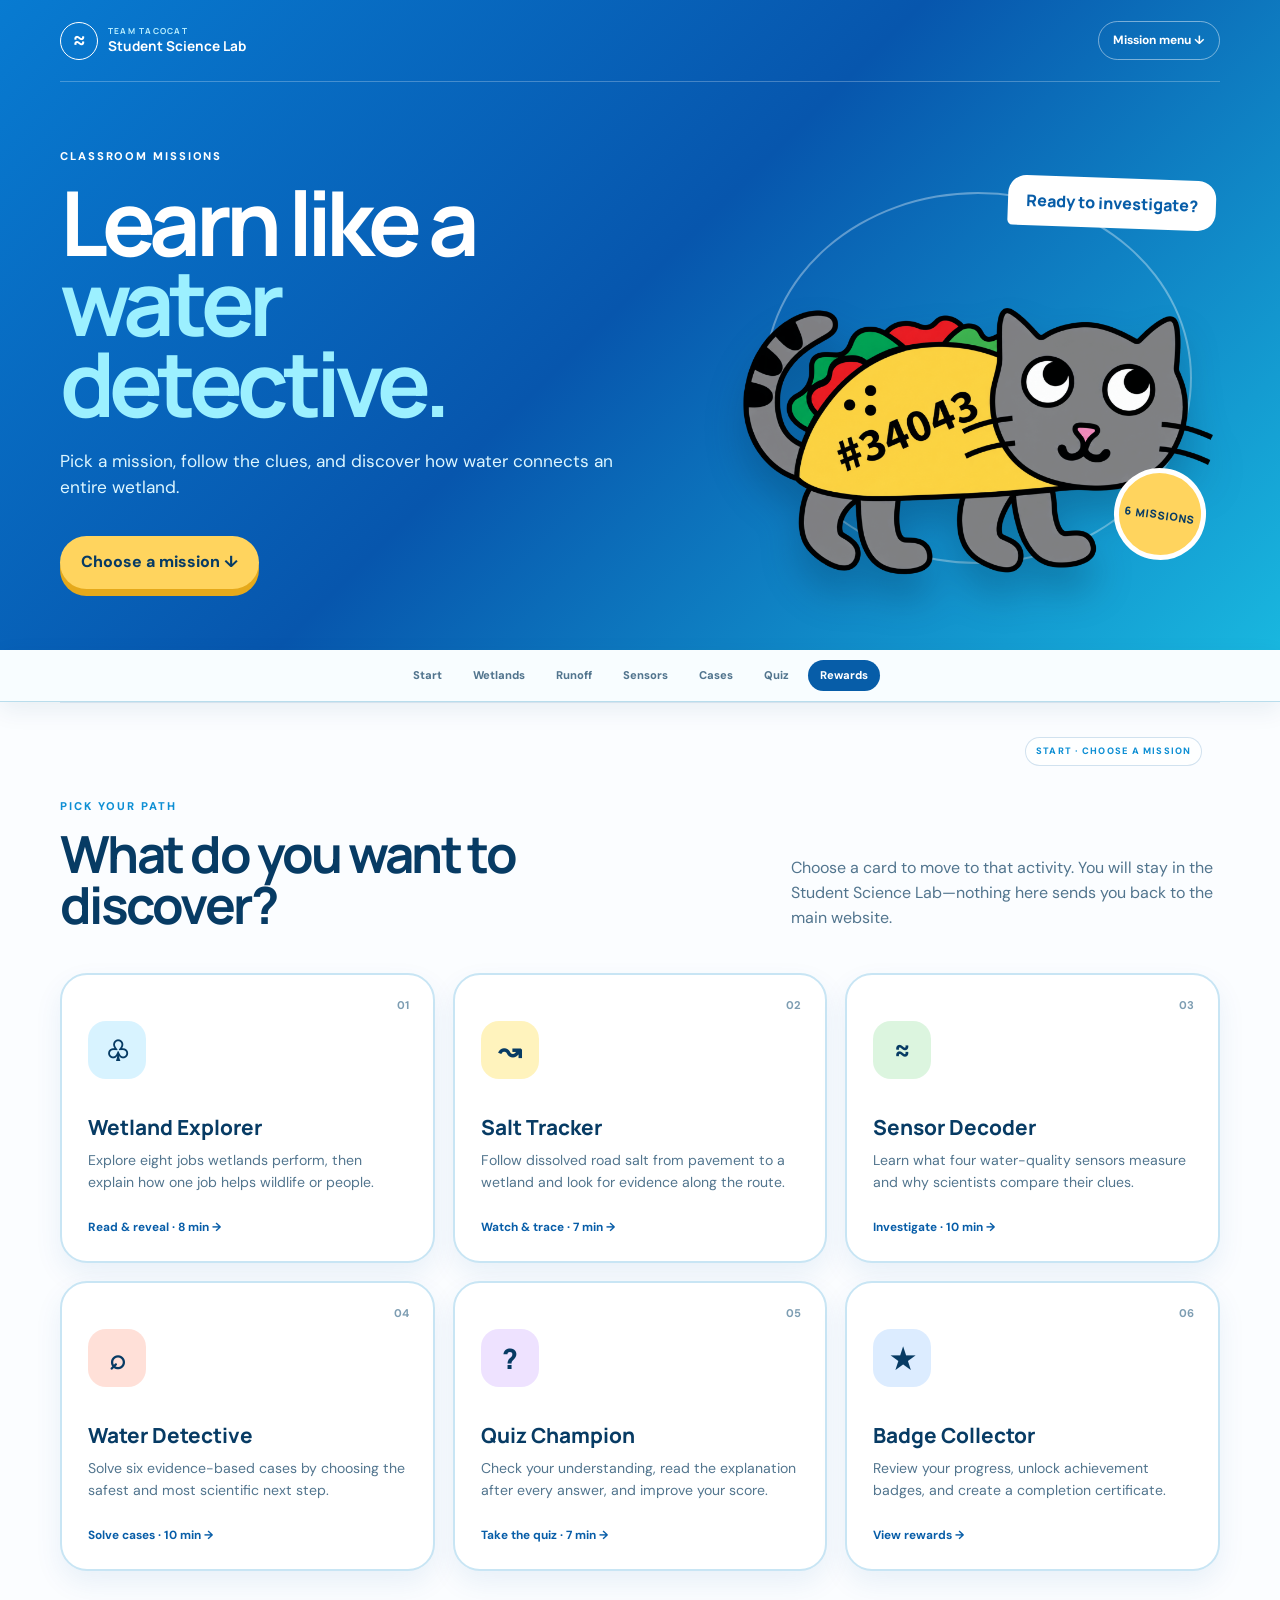
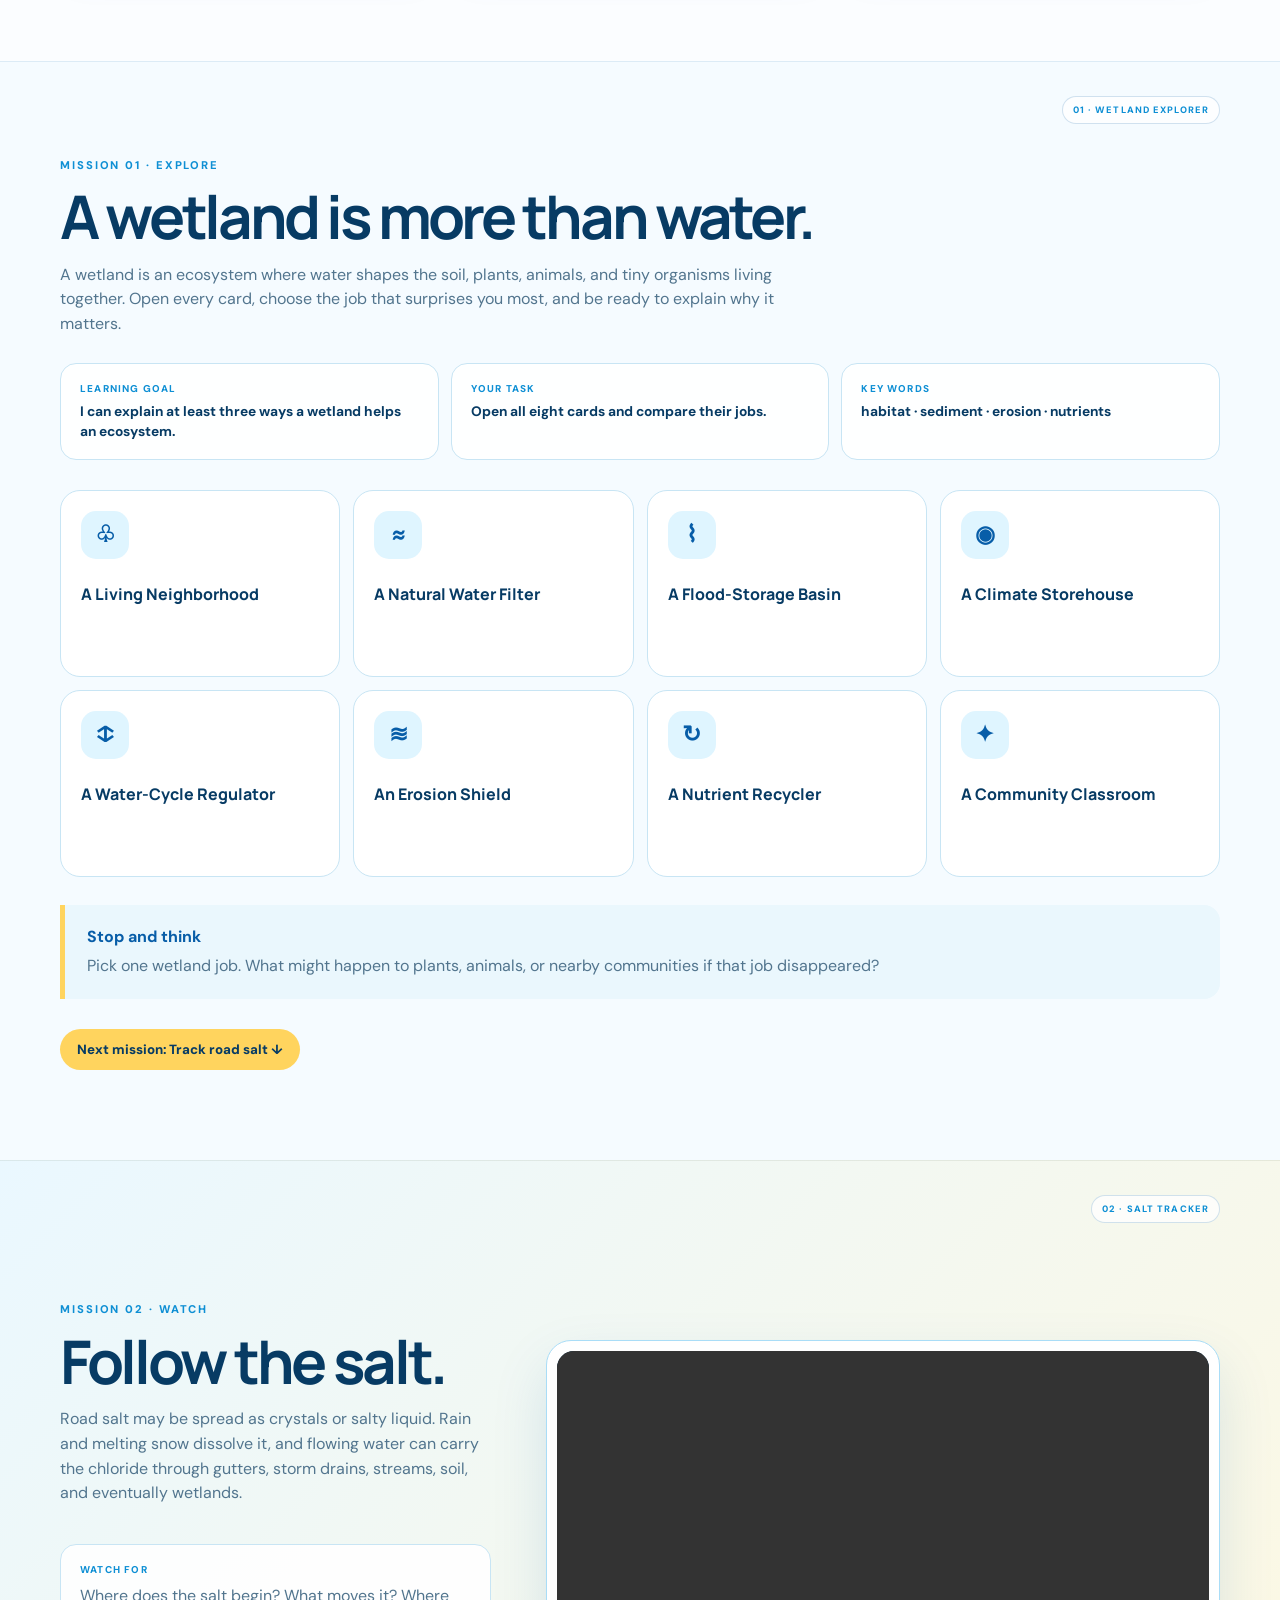
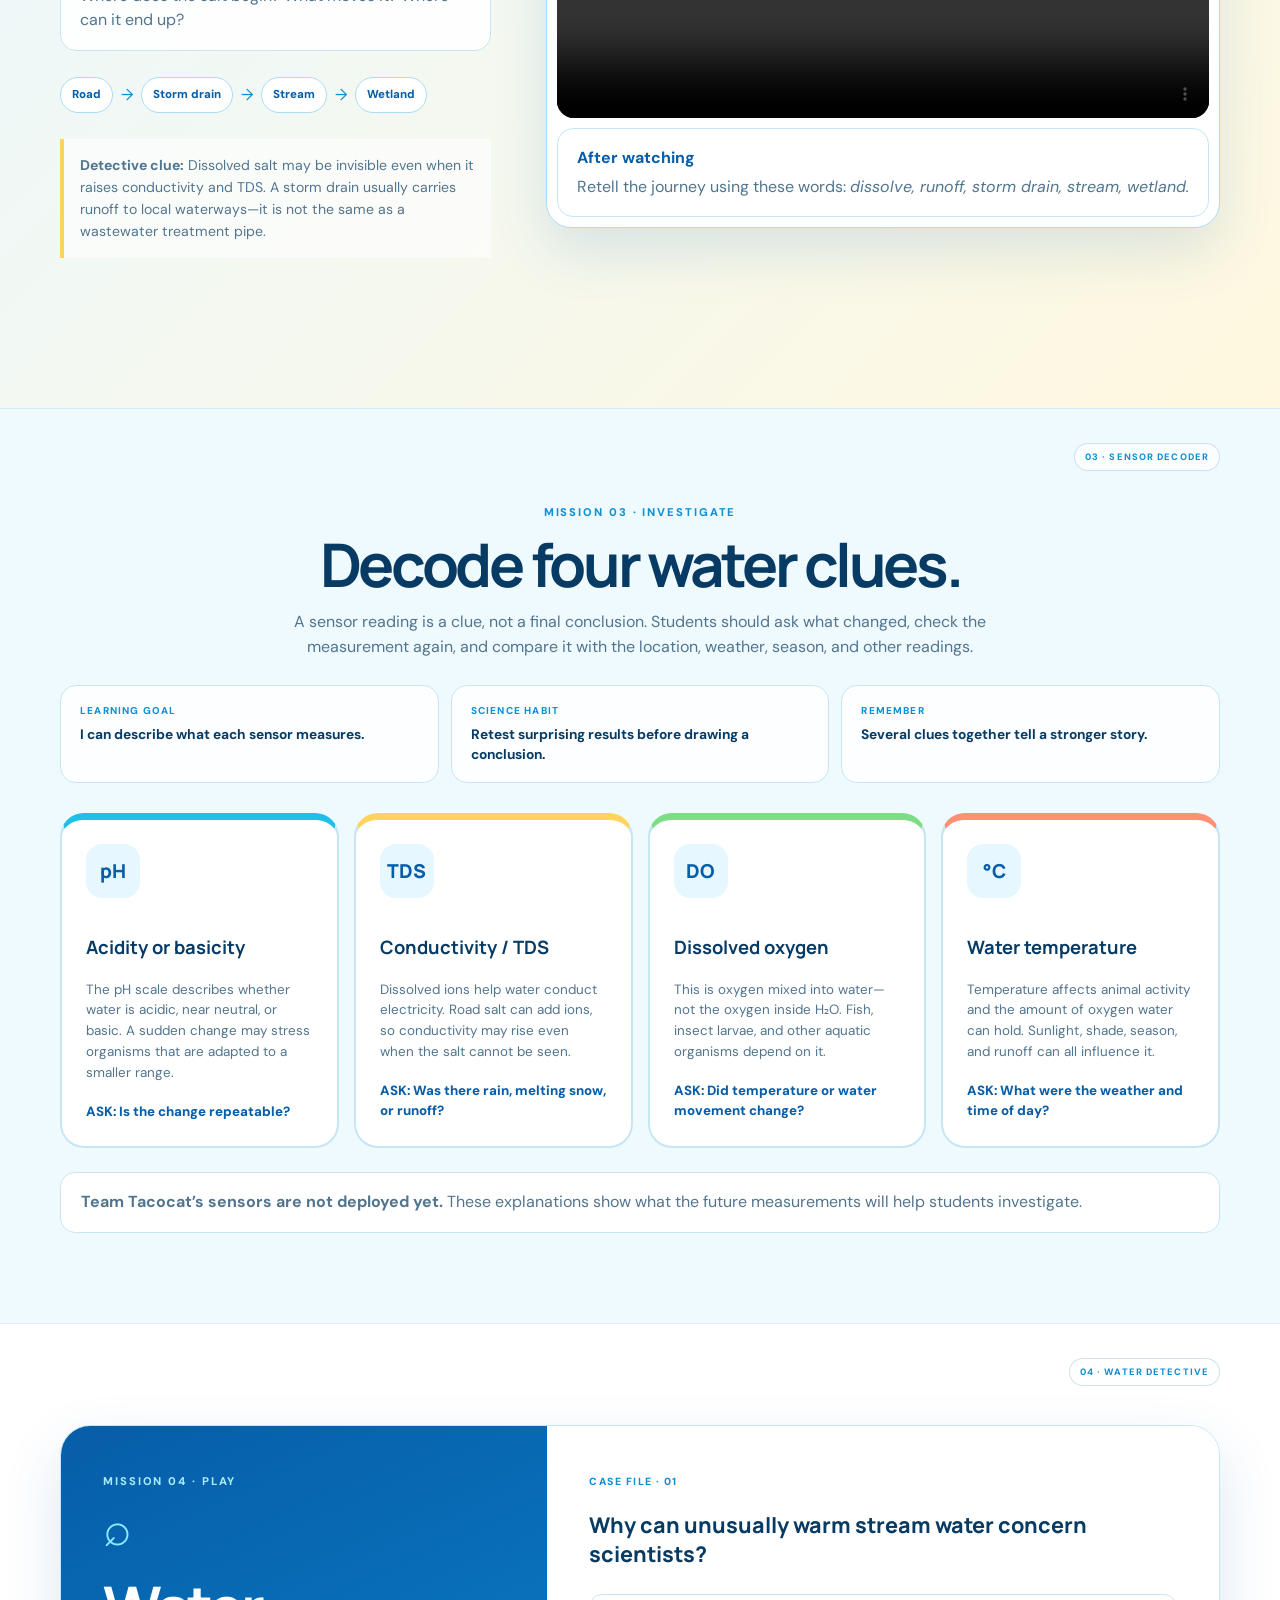
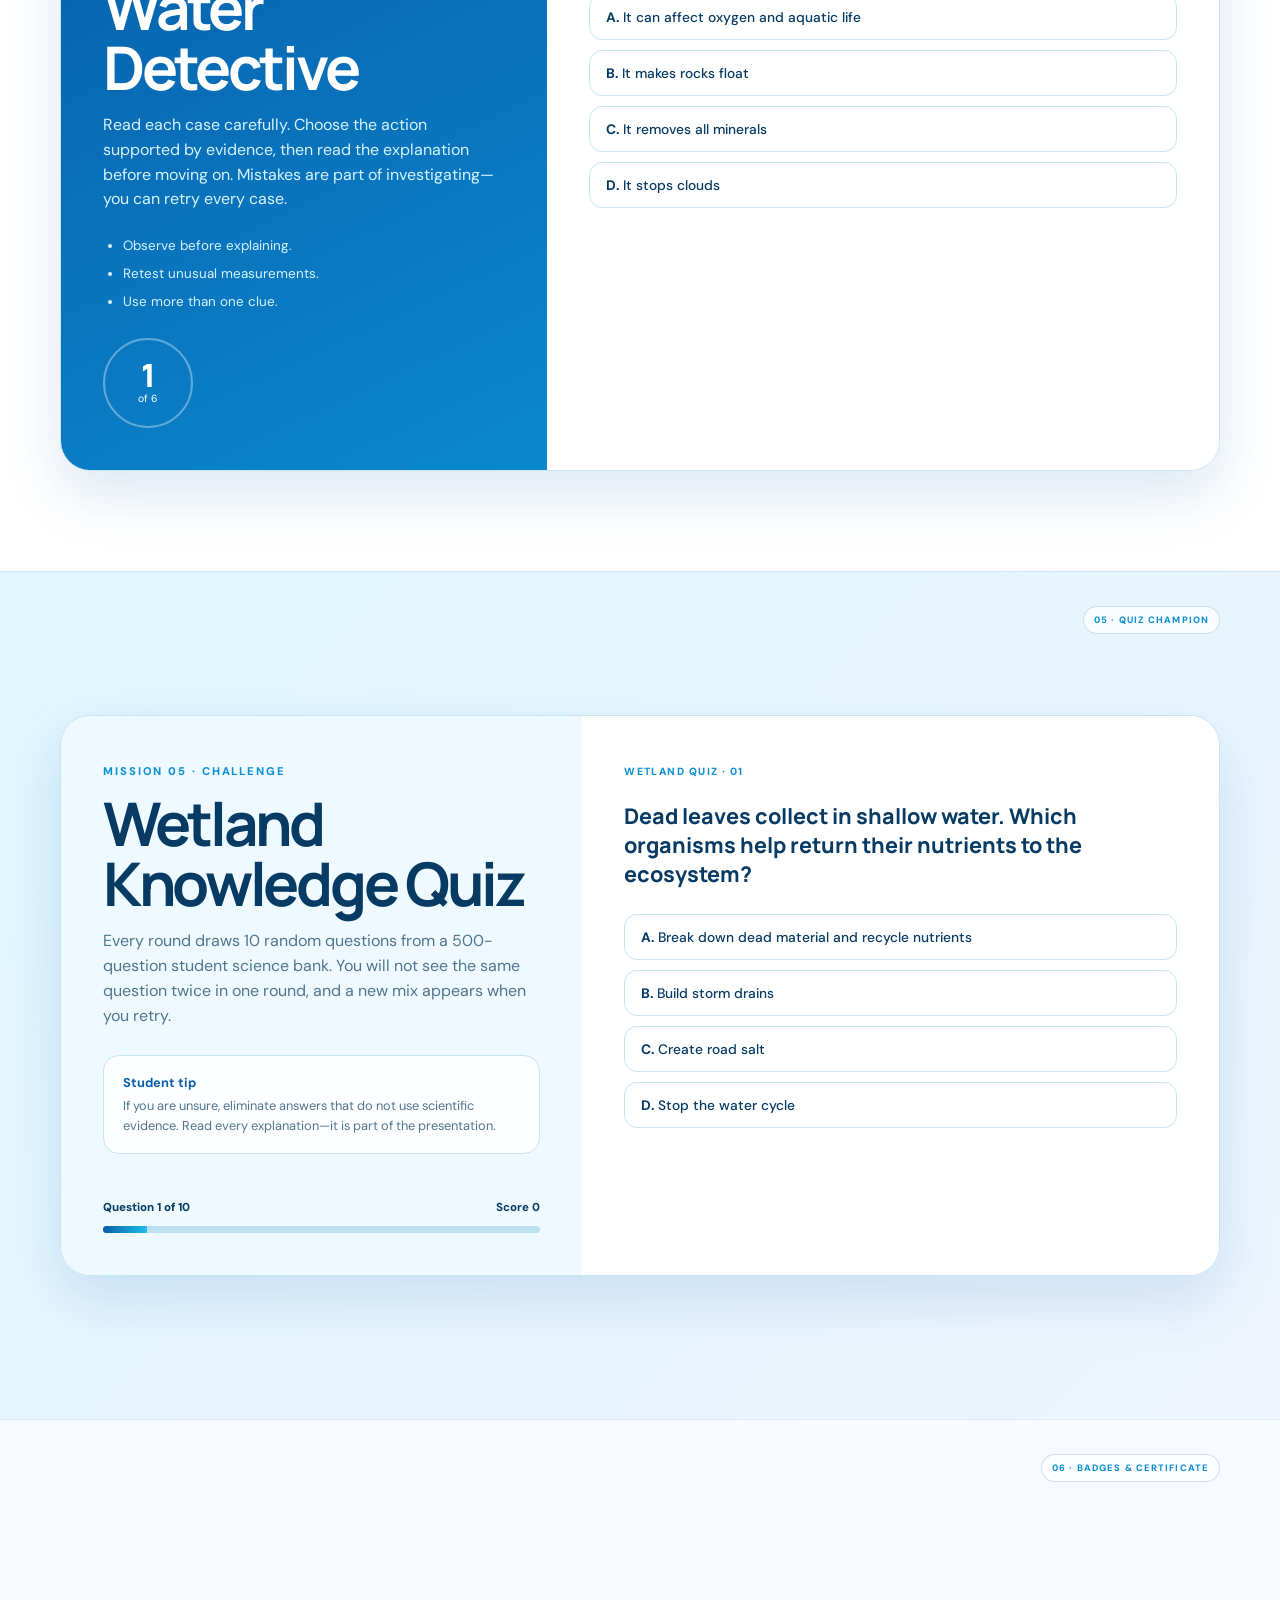
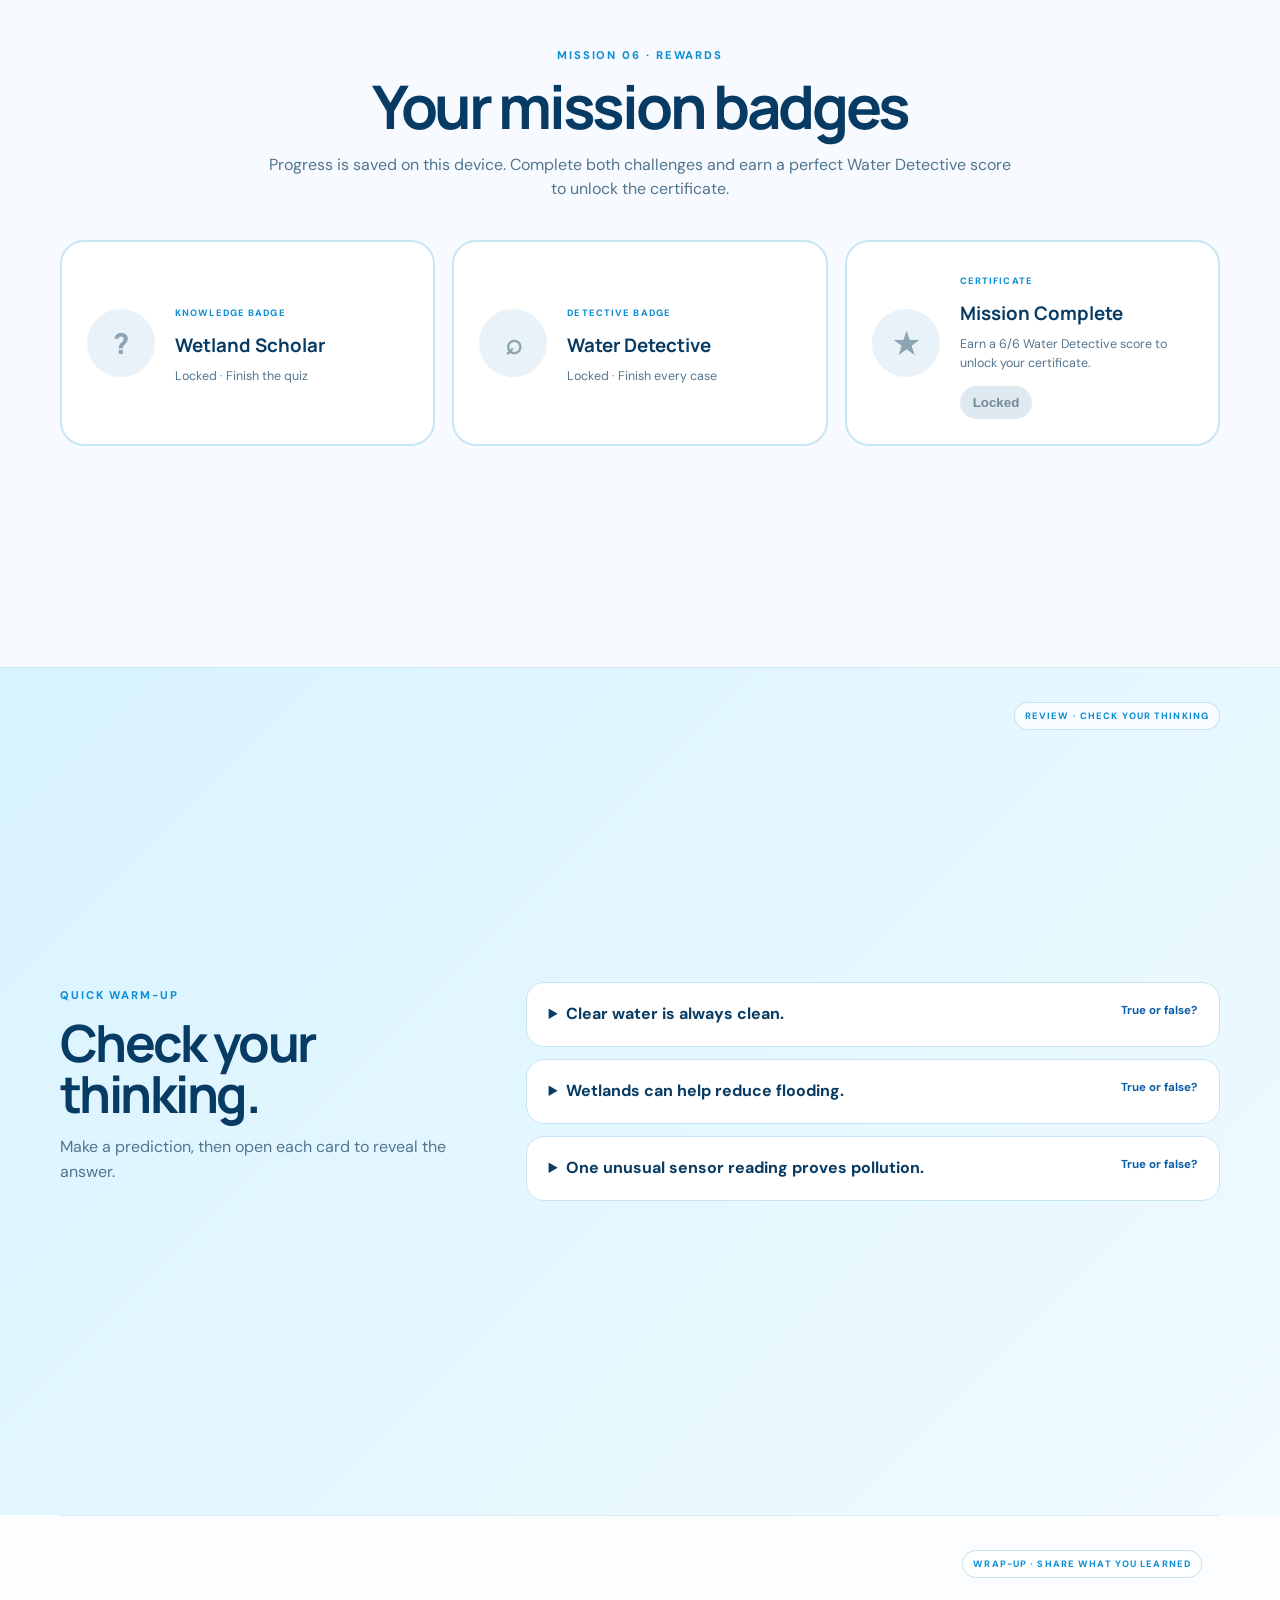
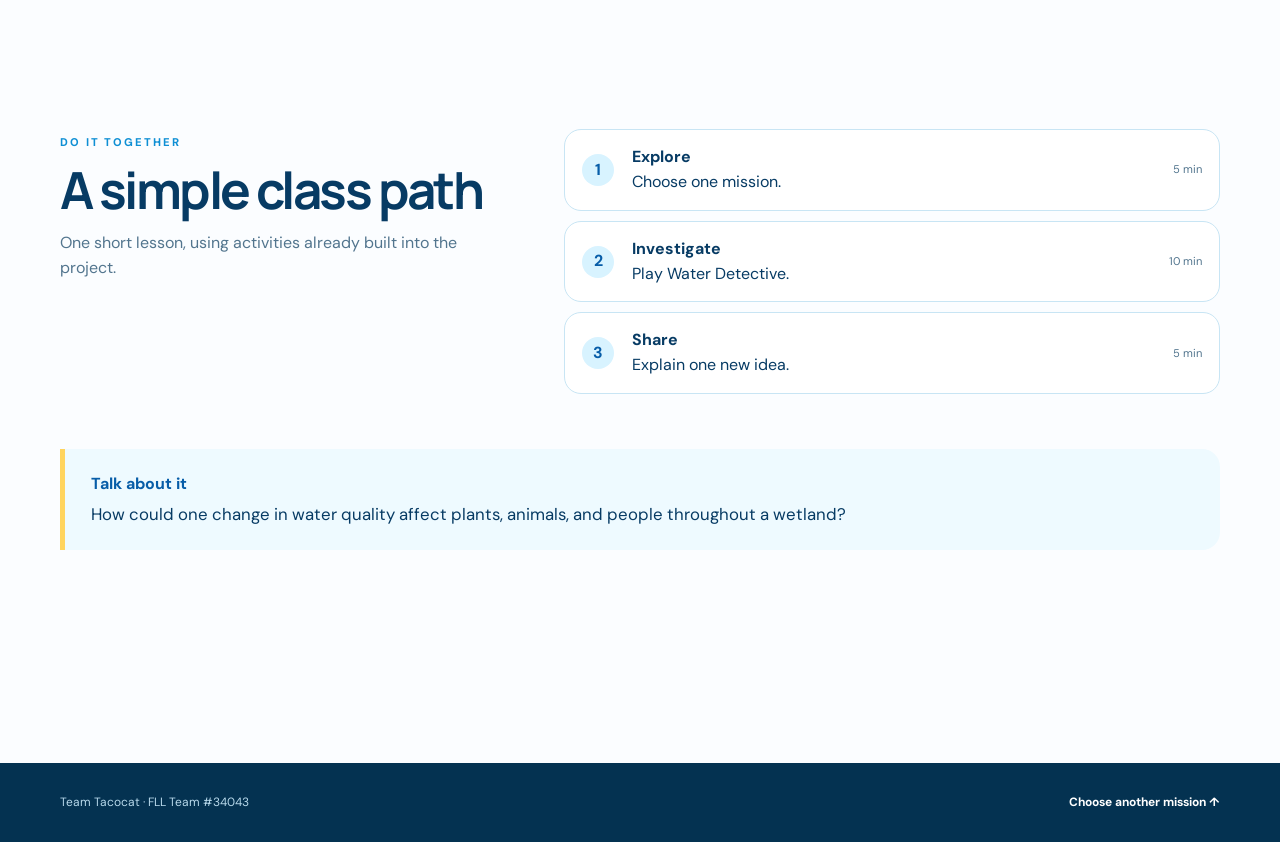
==== classroom.html @ 3ccf7a43 "Expand student quiz bank to 500 questions" ====
<!DOCTYPE html>
<html lang="en">
<head>
  <meta charset="utf-8">
  <meta name="viewport" content="width=device-width,initial-scale=1">
  <meta name="theme-color" content="#075da8">
  <meta name="description" content="Student activities about wetlands, water quality, road-salt runoff, and Team Tacocat's Great Swamp Water Watch project.">
  <title>Classroom Missions | Team Tacocat</title>
  <link rel="preconnect" href="https://fonts.googleapis.com">
  <link rel="preconnect" href="https://fonts.gstatic.com" crossorigin>
  <link href="https://fonts.googleapis.com/css2?family=DM+Sans:wght@400;500;600;700&family=Manrope:wght@600;700;800&display=swap" rel="stylesheet">
  <link rel="icon" type="image/png" href="assets/pwa-icon-192.png">
  <link rel="manifest" href="manifest.webmanifest">
  <link rel="stylesheet" href="classroom.css?v=4">
</head>
<body>
  <a class="skip" href="#missions">Skip to missions</a>
  <header class="classroom-header">
    <nav class="nav wrap" aria-label="Classroom navigation">
      <div class="brand"><span class="brand-mark">≈</span><span><small>TEAM TACOCAT</small>Student Science Lab</span></div>
      <a class="back-link" href="#missions">Mission menu ↓</a>
    </nav>
    <div class="hero wrap">
      <div class="hero-copy">
        <span class="eyebrow">CLASSROOM MISSIONS</span>
        <h1>Learn like a<br><em>water detective.</em></h1>
        <p>Pick a mission, follow the clues, and discover how water connects an entire wetland.</p>
        <a class="start-button" href="#missions">Choose a mission ↓</a>
      </div>
      <div class="hero-mascot">
        <div class="speech">Ready to investigate?</div>
        <img src="assets/tacocat-right.png" alt="Team Tacocat's taco cat mascot">
        <div class="mission-stamp">6 MISSIONS</div>
      </div>
    </div>
  </header>

  <nav class="presentation-nav" aria-label="Student presentation chapters">
    <a href="#missions">Start</a><a href="#mission-wetland">Wetlands</a><a href="#mission-runoff">Runoff</a><a href="#mission-sensors">Sensors</a><a href="#mission-detective">Cases</a><a href="#mission-quiz">Quiz</a><a href="#mission-badges">Rewards</a>
  </nav>

  <main>
    <section class="missions wrap presentation-panel" id="missions" data-slide="START · CHOOSE A MISSION" aria-labelledby="missions-title">
      <div class="section-heading"><div><span>PICK YOUR PATH</span><h2 id="missions-title">What do you want to discover?</h2></div><p>Choose a card to move to that activity. You will stay in the Student Science Lab—nothing here sends you back to the main website.</p></div>
      <div class="mission-grid">
        <button class="mission blue" type="button" data-mission="mission-wetland"><b>01</b><span class="mission-icon" aria-hidden="true">♧</span><span class="mission-title">Wetland Explorer</span><span class="mission-description">Explore eight jobs wetlands perform, then explain how one job helps wildlife or people.</span><strong>Read &amp; reveal · 8 min →</strong></button>
        <button class="mission yellow" type="button" data-mission="mission-runoff"><b>02</b><span class="mission-icon" aria-hidden="true">↝</span><span class="mission-title">Salt Tracker</span><span class="mission-description">Follow dissolved road salt from pavement to a wetland and look for evidence along the route.</span><strong>Watch &amp; trace · 7 min →</strong></button>
        <button class="mission green" type="button" data-mission="mission-sensors"><b>03</b><span class="mission-icon" aria-hidden="true">≈</span><span class="mission-title">Sensor Decoder</span><span class="mission-description">Learn what four water-quality sensors measure and why scientists compare their clues.</span><strong>Investigate · 10 min →</strong></button>
        <button class="mission coral" type="button" data-mission="mission-detective"><b>04</b><span class="mission-icon" aria-hidden="true">⌕</span><span class="mission-title">Water Detective</span><span class="mission-description">Solve six evidence-based cases by choosing the safest and most scientific next step.</span><strong>Solve cases · 10 min →</strong></button>
        <button class="mission purple" type="button" data-mission="mission-quiz"><b>05</b><span class="mission-icon" aria-hidden="true">?</span><span class="mission-title">Quiz Champion</span><span class="mission-description">Check your understanding, read the explanation after every answer, and improve your score.</span><strong>Take the quiz · 7 min →</strong></button>
        <button class="mission sky" type="button" data-mission="mission-badges"><b>06</b><span class="mission-icon" aria-hidden="true">★</span><span class="mission-title">Badge Collector</span><span class="mission-description">Review your progress, unlock achievement badges, and create a completion certificate.</span><strong>View rewards →</strong></button>
      </div>
    </section>

    <section class="lesson wetland-lesson presentation-panel" id="mission-wetland" data-slide="01 · WETLAND EXPLORER" aria-labelledby="wetland-title">
      <div class="wrap"><div class="lesson-head"><span>MISSION 01 · EXPLORE</span><h2 id="wetland-title">A wetland is more than water.</h2><p>A wetland is an ecosystem where water shapes the soil, plants, animals, and tiny organisms living together. Open every card, choose the job that surprises you most, and be ready to explain why it matters.</p></div>
        <div class="student-brief"><div><small>LEARNING GOAL</small><strong>I can explain at least three ways a wetland helps an ecosystem.</strong></div><div><small>YOUR TASK</small><strong>Open all eight cards and compare their jobs.</strong></div><div><small>KEY WORDS</small><strong>habitat · sediment · erosion · nutrients</strong></div></div>
        <div class="fact-grid">
          <details><summary><b>♧</b><span>A Living Neighborhood</span></summary><p>Open water, muddy edges, plants, tree roots, and damp soil provide food, shelter, nesting places, and breeding areas for many species.</p></details>
          <details><summary><b>≈</b><span>A Natural Water Filter</span></summary><p>Slow-moving water lets sediment settle. Wetland plants and soils can also hold or transform some excess nutrients.</p></details>
          <details><summary><b>⌇</b><span>A Flood-Storage Basin</span></summary><p>Wetlands give stormwater room to spread out and collect temporarily, which can reduce flooding downstream.</p></details>
          <details><summary><b>◉</b><span>A Climate Storehouse</span></summary><p>Wetland plants take in carbon dioxide, and waterlogged soils can keep some carbon stored underground.</p></details>
          <details><summary><b>↕</b><span>A Water-Cycle Regulator</span></summary><p>Wetlands connect rainfall, streams, soil moisture, and groundwater across the surrounding landscape.</p></details>
          <details><summary><b>≋</b><span>An Erosion Shield</span></summary><p>Roots hold soil while stems slow moving water, helping protect streambanks and shorelines.</p></details>
          <details><summary><b>↻</b><span>A Nutrient Recycler</span></summary><p>Plants, fungi, bacteria, and tiny animals break down dead material and return nutrients to the food web.</p></details>
          <details><summary><b>✦</b><span>A Community Classroom</span></summary><p>Students and neighbors can observe wildlife, study changes, and learn how informed choices support stewardship.</p></details>
        </div>
        <div class="student-check"><strong>Stop and think</strong><p>Pick one wetland job. What might happen to plants, animals, or nearby communities if that job disappeared?</p></div>
        <button class="next-mission" type="button" data-mission="mission-runoff">Next mission: Track road salt ↓</button>
      </div>
    </section>

    <section class="lesson runoff-lesson presentation-panel" id="mission-runoff" data-slide="02 · SALT TRACKER" aria-labelledby="runoff-title">
      <div class="wrap lesson-split"><div><div class="lesson-head"><span>MISSION 02 · WATCH</span><h2 id="runoff-title">Follow the salt.</h2><p>Road salt may be spread as crystals or salty liquid. Rain and melting snow dissolve it, and flowing water can carry the chloride through gutters, storm drains, streams, soil, and eventually wetlands.</p></div><div class="mini-goal"><small>WATCH FOR</small><p>Where does the salt begin? What moves it? Where can it end up?</p></div><div class="runoff-path" role="img" aria-label="Road to storm drain to stream to wetland"><span>Road</span><i>→</i><span>Storm drain</span><i>→</i><span>Stream</span><i>→</i><span>Wetland</span></div><p class="clue-note"><strong>Detective clue:</strong> Dissolved salt may be invisible even when it raises conductivity and TDS. A storm drain usually carries runoff to local waterways—it is not the same as a wastewater treatment pipe.</p></div><div class="lesson-video"><video controls preload="metadata" playsinline aria-label="Animated explanation of road-salt runoff"><source src="assets/road-salt-runoff-animation.mp4" type="video/mp4">Your browser does not support the video.</video><div class="video-task"><strong>After watching</strong><p>Retell the journey using these words: <em>dissolve, runoff, storm drain, stream, wetland.</em></p></div></div></div>
    </section>

    <section class="lesson sensor-lesson presentation-panel" id="mission-sensors" data-slide="03 · SENSOR DECODER" aria-labelledby="sensor-title">
      <div class="wrap"><div class="lesson-head centered"><span>MISSION 03 · INVESTIGATE</span><h2 id="sensor-title">Decode four water clues.</h2><p>A sensor reading is a clue, not a final conclusion. Students should ask what changed, check the measurement again, and compare it with the location, weather, season, and other readings.</p></div><div class="student-brief"><div><small>LEARNING GOAL</small><strong>I can describe what each sensor measures.</strong></div><div><small>SCIENCE HABIT</small><strong>Retest surprising results before drawing a conclusion.</strong></div><div><small>REMEMBER</small><strong>Several clues together tell a stronger story.</strong></div></div><div class="sensor-grid">
        <article><span>pH</span><h3>Acidity or basicity</h3><p>The pH scale describes whether water is acidic, near neutral, or basic. A sudden change may stress organisms that are adapted to a smaller range.</p><small>ASK: Is the change repeatable?</small></article>
        <article><span>TDS</span><h3>Conductivity / TDS</h3><p>Dissolved ions help water conduct electricity. Road salt can add ions, so conductivity may rise even when the salt cannot be seen.</p><small>ASK: Was there rain, melting snow, or runoff?</small></article>
        <article><span>DO</span><h3>Dissolved oxygen</h3><p>This is oxygen mixed into water—not the oxygen inside H₂O. Fish, insect larvae, and other aquatic organisms depend on it.</p><small>ASK: Did temperature or water movement change?</small></article>
        <article><span>°C</span><h3>Water temperature</h3><p>Temperature affects animal activity and the amount of oxygen water can hold. Sunlight, shade, season, and runoff can all influence it.</p><small>ASK: What were the weather and time of day?</small></article>
      </div><p class="sensor-status"><strong>Team Tacocat’s sensors are not deployed yet.</strong> These explanations show what the future measurements will help students investigate.</p></div>
    </section>

    <section class="lesson challenge-lesson presentation-panel" id="mission-detective" data-slide="04 · WATER DETECTIVE" aria-labelledby="detective-title">
      <div class="wrap challenge-layout"><div class="challenge-intro"><span>MISSION 04 · PLAY</span><div class="challenge-icon" aria-hidden="true">⌕</div><h2 id="detective-title">Water Detective</h2><p>Read each case carefully. Choose the action supported by evidence, then read the explanation before moving on. Mistakes are part of investigating—you can retry every case.</p><ul class="mission-rules"><li>Observe before explaining.</li><li>Retest unusual measurements.</li><li>Use more than one clue.</li></ul><div class="score-orbit"><strong id="class-detective-number">1</strong><small id="class-detective-total">of 6</small></div></div><div class="challenge-card" id="class-detective-game"></div></div>
    </section>

    <section class="lesson quiz-lesson presentation-panel" id="mission-quiz" data-slide="05 · QUIZ CHAMPION" aria-labelledby="quiz-title">
      <div class="wrap quiz-layout"><div class="quiz-intro"><span>MISSION 05 · CHALLENGE</span><h2 id="quiz-title">Wetland Knowledge Quiz</h2><p>Every round draws 10 random questions from a 500-question student science bank. You will not see the same question twice in one round, and a new mix appears when you retry.</p><div class="quiz-tip"><strong>Student tip</strong><span>If you are unsure, eliminate answers that do not use scientific evidence. Read every explanation—it is part of the presentation.</span></div><div class="quiz-progress"><div><span id="class-quiz-label">Question 1 of 10</span><b id="class-quiz-score">Score 0</b></div><div><i id="class-quiz-bar"></i></div></div></div><div class="challenge-card" id="class-knowledge-game"></div></div>
    </section>

    <section class="lesson badge-lesson presentation-panel" id="mission-badges" data-slide="06 · BADGES &amp; CERTIFICATE" aria-labelledby="badges-title">
      <div class="wrap"><div class="lesson-head centered"><span>MISSION 06 · REWARDS</span><h2 id="badges-title">Your mission badges</h2><p>Progress is saved on this device. Complete both challenges and earn a perfect Water Detective score to unlock the certificate.</p></div><div class="badge-grid">
        <article data-class-achievement="knowledge"><span aria-hidden="true">?</span><div><small>KNOWLEDGE BADGE</small><h3>Wetland Scholar</h3><p class="badge-status">Locked · Finish the quiz</p></div></article>
        <article data-class-achievement="detective"><span aria-hidden="true">⌕</span><div><small>DETECTIVE BADGE</small><h3>Water Detective</h3><p class="badge-status">Locked · Finish every case</p></div></article>
        <article class="certificate-card"><span aria-hidden="true">★</span><div><small>CERTIFICATE</small><h3>Mission Complete</h3><p id="class-certificate-status">Earn a 6/6 Water Detective score to unlock your certificate.</p><button id="class-open-certificate" type="button" disabled>Locked</button></div></article>
      </div></div>
    </section>

    <section class="thinking-section presentation-panel" data-slide="REVIEW · CHECK YOUR THINKING">
      <div class="wrap thinking-layout">
        <div class="thinking-copy"><span>QUICK WARM-UP</span><h2>Check your thinking.</h2><p>Make a prediction, then open each card to reveal the answer.</p></div>
        <div class="thinking-cards">
          <details><summary>Clear water is always clean. <span>True or false?</span></summary><p><strong>False.</strong> Some dissolved pollutants are invisible, so water can look clear while its chemistry has changed.</p></details>
          <details><summary>Wetlands can help reduce flooding. <span>True or false?</span></summary><p><strong>True.</strong> Wetlands can hold stormwater and release it more gradually.</p></details>
          <details><summary>One unusual sensor reading proves pollution. <span>True or false?</span></summary><p><strong>False.</strong> Scientists check surprising results and compare repeated measurements with weather, season, and location.</p></details>
        </div>
      </div>
    </section>

    <section class="class-path wrap presentation-panel" data-slide="WRAP-UP · SHARE WHAT YOU LEARNED" aria-labelledby="path-title">
      <div><span>DO IT TOGETHER</span><h2 id="path-title">A simple class path</h2><p>One short lesson, using activities already built into the project.</p></div>
      <ol><li><b>1</b><span><strong>Explore</strong>Choose one mission.</span><i>5 min</i></li><li><b>2</b><span><strong>Investigate</strong>Play Water Detective.</span><i>10 min</i></li><li><b>3</b><span><strong>Share</strong>Explain one new idea.</span><i>5 min</i></li></ol>
      <div class="discussion"><strong>Talk about it</strong><p>How could one change in water quality affect plants, animals, and people throughout a wetland?</p></div>
    </section>
  </main>

  <dialog class="class-certificate" id="class-certificate" aria-labelledby="class-certificate-title"><div class="certificate-tools"><label>Name<input id="class-certificate-name" type="text" maxlength="60" autocomplete="name" placeholder="Enter your name"></label><button id="class-print-certificate" type="button" disabled>Print or save PDF</button><button class="class-certificate-close" type="button" aria-label="Close certificate">×</button></div><article><img src="assets/tacocat-right.png" alt=""><span>TEAM TACOCAT · FLL TEAM #34043</span><p>CERTIFICATE OF COMPLETION</p><h2 id="class-certificate-title">Great Swamp Water Detective</h2><small>This certificate is proudly presented to</small><strong id="class-certificate-recipient">Your Name</strong><p>for completing all six Water Detective cases and demonstrating careful observation and an understanding of water-quality clues.</p><div><span id="class-certificate-date"></span><b>6/6 CASES COMPLETE</b></div></article></dialog>

  <footer><div class="wrap"><span>Team Tacocat · FLL Team #34043</span><a href="#missions">Choose another mission ↑</a></div></footer>
  <script src="question-bank.js?v=2"></script>
  <script src="classroom.js?v=3"></script>
</body>
</html>
---- classroom.css ----
:root {
  --blue: #075da8;
  --deep: #043a66;
  --sky: #20bfea;
  --light: #eefaff;
  --paper: #fbfdff;
  --ink: #073b64;
  --muted: #52758e;
  --line: #c8e5f4;
  --yellow: #ffd45e;
  box-sizing: border-box;
}

html {
  scroll-padding-top: 18px;
}
body.modal-open {
  overflow: hidden;
}
.presentation-nav {
  position: sticky;
  top: 0;
  z-index: 15;
  display: flex;
  justify-content: center;
  gap: 7px;
  padding: 10px 16px;
  overflow-x: auto;
  border-bottom: 1px solid #b9ddec;
  background: rgba(248, 253, 255, 0.94);
  box-shadow: 0 8px 25px rgba(7, 59, 100, 0.08);
  backdrop-filter: blur(14px);
  scrollbar-width: none;
}
.presentation-nav::-webkit-scrollbar {
  display: none;
}
.presentation-nav a {
  flex: 0 0 auto;
  padding: 7px 12px;
  border-radius: 999px;
  color: var(--muted);
  text-decoration: none;
  font-size: 0.7rem;
  font-weight: 800;
}
.presentation-nav a:hover,
.presentation-nav a[aria-current="true"] {
  background: var(--blue);
  color: #fff;
}
.presentation-panel {
  position: relative;
  min-height: max(720px, calc(100svh - 52px));
  border-top: 1px solid rgba(7, 93, 168, 0.1);
}
.presentation-panel::before {
  content: attr(data-slide);
  position: absolute;
  top: 34px;
  right: max(18px, calc((100% - 1160px) / 2));
  z-index: 2;
  padding: 6px 10px;
  border: 1px solid rgba(7, 93, 168, 0.18);
  border-radius: 999px;
  background: rgba(255, 255, 255, 0.75);
  color: #0e8fd4;
  font-size: 0.58rem;
  font-weight: 800;
  letter-spacing: 0.12em;
}
.missions.presentation-panel {
  display: flex;
  flex-direction: column;
  justify-content: center;
}
.lesson.presentation-panel,
.thinking-section.presentation-panel {
  display: flex;
  align-items: center;
}
.lesson.presentation-panel > .wrap,
.thinking-section.presentation-panel > .wrap {
  width: min(1160px, calc(100% - 36px));
}
.class-path.presentation-panel {
  align-content: center;
}
.lesson {
  padding: 90px 0;
  scroll-margin-top: 18px;
}
.lesson-head {
  max-width: 760px;
  margin-bottom: 38px;
}
.lesson-head.centered {
  margin-left: auto;
  margin-right: auto;
  text-align: center;
}
.lesson-head > span,
.challenge-intro > span,
.quiz-intro > span {
  color: #0e8fd4;
  font-size: 0.7rem;
  font-weight: 800;
  letter-spacing: 0.17em;
}
.lesson-head h2,
.challenge-intro h2,
.quiz-intro h2 {
  margin: 10px 0 16px;
  font-size: clamp(2.3rem, 4.7vw, 4.3rem);
  line-height: 1;
  letter-spacing: -0.055em;
}
.lesson-head p,
.challenge-intro p,
.quiz-intro p {
  color: var(--muted);
}
.wetland-lesson {
  background: #f5fbff;
}
.fact-grid {
  display: grid;
  grid-template-columns: repeat(4, 1fr);
  gap: 13px;
}
.fact-grid details {
  border: 1px solid var(--line);
  border-radius: 20px;
  background: #fff;
  overflow: hidden;
}
.fact-grid summary {
  min-height: 145px;
  padding: 20px;
  cursor: pointer;
  list-style: none;
}
.fact-grid summary::-webkit-details-marker {
  display: none;
}
.fact-grid summary b {
  display: grid;
  place-items: center;
  width: 48px;
  height: 48px;
  margin-bottom: 25px;
  border-radius: 15px;
  background: #dff5ff;
  color: var(--blue);
  font-size: 1.45rem;
}
.fact-grid summary span {
  display: block;
  font:
    750 1rem/1.25 Manrope,
    sans-serif;
}
.fact-grid details p {
  margin: 0;
  padding: 0 20px 20px;
  color: var(--muted);
  font-size: 0.82rem;
}
.fact-grid details[open] {
  border-color: #62bee7;
  box-shadow: 0 12px 28px rgba(7, 93, 168, 0.1);
}
.next-mission {
  display: inline-flex;
  margin-top: 30px;
  padding: 12px 17px;
  border-radius: 999px;
  background: var(--yellow);
  color: var(--ink);
  text-decoration: none;
  font-weight: 800;
  border: 0;
  font-family: inherit;
  cursor: pointer;
}
.student-brief {
  display: grid;
  grid-template-columns: repeat(3, 1fr);
  gap: 12px;
  margin: -12px 0 30px;
}
.student-brief > div,
.mini-goal,
.video-task,
.quiz-tip {
  padding: 17px 19px;
  border: 1px solid var(--line);
  border-radius: 16px;
  background: rgba(255, 255, 255, 0.9);
}
.student-brief small,
.mini-goal small {
  display: block;
  margin-bottom: 6px;
  color: #0e8fd4;
  font-size: 0.62rem;
  font-weight: 800;
  letter-spacing: 0.12em;
}
.student-brief strong {
  display: block;
  font-size: 0.86rem;
  line-height: 1.45;
}
.student-check {
  margin-top: 28px;
  padding: 20px 22px;
  border-left: 5px solid var(--yellow);
  border-radius: 0 16px 16px 0;
  background: #eaf7fd;
}
.student-check strong,
.video-task strong,
.quiz-tip strong {
  color: var(--blue);
}
.student-check p,
.mini-goal p,
.video-task p {
  margin: 4px 0 0;
  color: var(--muted);
}
.runoff-lesson {
  background: linear-gradient(135deg, #eaf8ff, #fff8df);
}
.lesson-split {
  display: grid;
  grid-template-columns: 0.78fr 1.22fr;
  gap: 55px;
  align-items: center;
}
.runoff-path {
  display: flex;
  align-items: center;
  flex-wrap: wrap;
  gap: 8px;
  margin: 26px 0;
}
.runoff-path span {
  padding: 8px 11px;
  border: 1px solid #aadcf2;
  border-radius: 999px;
  background: #fff;
  color: var(--blue);
  font-size: 0.72rem;
  font-weight: 800;
}
.runoff-path i {
  color: #0e8fd4;
  font-style: normal;
}
.clue-note {
  padding: 16px;
  border-left: 4px solid var(--yellow);
  background: rgba(255, 255, 255, 0.65);
  color: var(--muted);
  font-size: 0.88rem;
}
.lesson-video {
  padding: 10px;
  border: 1px solid #a9ddf7;
  border-radius: 25px;
  background: #fff;
  box-shadow: 0 24px 55px rgba(7, 93, 168, 0.13);
}
.lesson-video video {
  display: block;
  width: 100%;
  aspect-ratio: 16/9;
  border-radius: 17px;
  background: #043251;
  object-fit: contain;
}
.video-task {
  margin-top: 10px;
}
.sensor-lesson {
  background: #effaff;
}
.sensor-grid {
  display: grid;
  grid-template-columns: repeat(4, 1fr);
  gap: 15px;
}
.sensor-grid article {
  min-height: 265px;
  padding: 24px;
  border: 2px solid var(--line);
  border-top: 7px solid var(--accent, #20bfea);
  border-radius: 24px;
  background: #fff;
}
.sensor-grid article:nth-child(2) {
  --accent: #ffd45e;
}
.sensor-grid article:nth-child(3) {
  --accent: #7bde86;
}
.sensor-grid article:nth-child(4) {
  --accent: #ff8f75;
}
.sensor-grid article > span {
  display: grid;
  place-items: center;
  width: 54px;
  height: 54px;
  margin-bottom: 35px;
  border-radius: 16px;
  background: #e6f7ff;
  color: var(--blue);
  font:
    800 1.2rem Manrope,
    sans-serif;
}
.sensor-grid h3 {
  font-size: 1.15rem;
}
.sensor-grid p {
  color: var(--muted);
  font-size: 0.84rem;
}
.sensor-grid small {
  display: block;
  margin-top: 18px;
  color: var(--blue);
  font-weight: 800;
}
.sensor-status {
  margin: 24px 0 0;
  padding: 17px 20px;
  border-radius: 15px;
  background: #fff;
  border: 1px solid var(--line);
  color: var(--muted);
}
.challenge-lesson {
  background: #fff;
}
.challenge-layout,
.quiz-layout {
  display: grid;
  grid-template-columns: 0.42fr 0.58fr;
  min-height: 560px;
  border: 1px solid var(--line);
  border-radius: 30px;
  overflow: hidden;
  box-shadow: 0 24px 60px rgba(7, 93, 168, 0.14);
}
.challenge-intro {
  position: relative;
  padding: 42px;
  background: linear-gradient(155deg, #075da8, #0b88cf);
  color: #fff;
}
.challenge-intro > span {
  color: #a9ecff;
}
.challenge-intro p {
  color: #d7f3ff;
}
.mission-rules {
  margin: 24px 0 115px;
  padding-left: 20px;
  color: #d7f3ff;
  font-size: 0.84rem;
}
.mission-rules li + li {
  margin-top: 7px;
}
.challenge-icon {
  font-size: 3rem;
  color: #8ee9ff;
}
.score-orbit {
  position: absolute;
  left: 42px;
  bottom: 42px;
  display: grid;
  place-content: center;
  width: 90px;
  height: 90px;
  border: 2px solid rgba(255, 255, 255, 0.35);
  border-radius: 50%;
  text-align: center;
}
.score-orbit strong {
  font:
    800 2rem Manrope,
    sans-serif;
  line-height: 1;
}
.score-orbit small {
  font-size: 0.65rem;
}
.challenge-card {
  padding: 42px;
  background: #fff;
}
.question-tag {
  color: #0e8fd4;
  font-size: 0.65rem;
  font-weight: 800;
  letter-spacing: 0.14em;
}
.question {
  margin: 18px 0 25px;
  font:
    750 1.35rem/1.35 Manrope,
    sans-serif;
}
.answers {
  display: grid;
  gap: 10px;
}
.answer {
  width: 100%;
  padding: 13px 16px;
  border: 1px solid var(--line);
  border-radius: 13px;
  background: #fff;
  color: var(--ink);
  text-align: left;
  font:
    500 0.86rem "DM Sans",
    sans-serif;
  cursor: pointer;
}
.answer:hover:not(:disabled) {
  border-color: #55b8dc;
  background: #f0faff;
}
.answer.correct {
  border-color: #63aa72;
  background: #e7f7e9;
}
.answer.wrong {
  border-color: #dc7c66;
  background: #fff0eb;
}
.feedback {
  display: none;
  margin-top: 16px;
  padding: 13px 15px;
  border-radius: 12px;
  background: #eef7fb;
  font-size: 0.82rem;
}
.feedback.show {
  display: block;
}
.game-button {
  display: none;
  margin-top: 15px;
  padding: 11px 16px;
  border: 0;
  border-radius: 999px;
  background: var(--yellow);
  color: var(--ink);
  font-weight: 800;
  cursor: pointer;
}
.game-button.show {
  display: inline-flex;
}
.result {
  text-align: center;
  padding-top: 55px;
}
.result-score {
  font:
    800 4.5rem/1 Manrope,
    sans-serif;
  color: var(--blue);
}
.result h3 {
  font-size: 1.5rem;
}
.result p {
  color: var(--muted);
}
.result .game-button {
  display: inline-flex;
}
.quiz-lesson {
  background: linear-gradient(135deg, #dff6ff, #eef5ff);
}
.quiz-layout {
  grid-template-columns: 0.45fr 0.55fr;
}
.quiz-intro {
  padding: 42px;
  background: #eefaff;
}
.quiz-progress {
  margin-top: 45px;
}
.quiz-tip {
  display: grid;
  gap: 4px;
  margin-top: 26px;
  color: var(--muted);
  font-size: 0.8rem;
}
.quiz-progress > div:first-child {
  display: flex;
  justify-content: space-between;
  font-size: 0.72rem;
  font-weight: 800;
}
.quiz-progress > div:last-child {
  height: 7px;
  margin-top: 9px;
  border-radius: 9px;
  background: #bddff0;
  overflow: hidden;
}
.quiz-progress i {
  display: block;
  width: 16.67%;
  height: 100%;
  background: linear-gradient(90deg, #075da8, #20bfea);
  transition: 0.3s;
}
.badge-lesson {
  background: #f7fbff;
}
.badge-grid {
  display: grid;
  grid-template-columns: repeat(3, 1fr);
  gap: 17px;
}
.badge-grid article {
  display: grid;
  grid-template-columns: 70px 1fr;
  gap: 18px;
  align-items: center;
  min-height: 190px;
  padding: 25px;
  border: 2px solid var(--line);
  border-radius: 24px;
  background: #fff;
}
.badge-grid article > span {
  display: grid;
  place-items: center;
  width: 68px;
  height: 68px;
  border-radius: 50%;
  background: #e8f2f8;
  color: #8da5b3;
  font:
    800 1.8rem Manrope,
    sans-serif;
}
.badge-grid article.unlocked {
  border-color: #60bfcf;
  background: #effcff;
}
.badge-grid article.unlocked > span {
  background: var(--yellow);
  color: var(--ink);
}
.badge-grid small {
  color: #0e8fd4;
  font-size: 0.58rem;
  font-weight: 800;
  letter-spacing: 0.12em;
}
.badge-grid h3 {
  margin: 7px 0;
}
.badge-grid p {
  margin: 0;
  color: var(--muted);
  font-size: 0.78rem;
}
.certificate-card button {
  margin-top: 12px;
  padding: 9px 13px;
  border: 0;
  border-radius: 999px;
  background: #dfeaf0;
  color: #728996;
  font-weight: 800;
}
.certificate-card button:not(:disabled) {
  background: var(--yellow);
  color: var(--ink);
  cursor: pointer;
}
.class-certificate {
  width: min(900px, calc(100% - 24px));
  padding: 0;
  border: 0;
  border-radius: 24px;
  background: #eefaff;
  box-shadow: 0 35px 100px rgba(2, 43, 75, 0.35);
}
.class-certificate::backdrop {
  background: rgba(3, 31, 51, 0.78);
  backdrop-filter: blur(8px);
}
.certificate-tools {
  display: grid;
  grid-template-columns: 1fr auto 44px;
  gap: 12px;
  align-items: end;
  padding: 16px 20px;
  background: #fff;
}
.certificate-tools label {
  font-size: 0.68rem;
  font-weight: 800;
}
.certificate-tools input {
  display: block;
  width: 100%;
  margin-top: 5px;
  padding: 9px 11px;
  border: 1px solid var(--line);
  border-radius: 9px;
}
.certificate-tools button {
  height: 42px;
  border: 0;
  border-radius: 10px;
  background: var(--blue);
  color: #fff;
  padding: 0 14px;
  font-weight: 800;
}
.certificate-tools button:disabled {
  background: #b9cbd5;
}
.certificate-tools .class-certificate-close {
  width: 42px;
  padding: 0;
  background: #e8f5fb;
  color: var(--blue);
  font-size: 1.5rem;
}
.class-certificate > article {
  width: calc(100% - 34px);
  aspect-ratio: 1.414/1;
  margin: 17px;
  padding: 50px;
  text-align: center;
  border: 10px solid var(--blue);
  outline: 2px solid var(--yellow);
  outline-offset: -22px;
  background: #fff;
}
.class-certificate article img {
  width: 120px;
  height: 80px;
  object-fit: contain;
}
.class-certificate article > span {
  display: block;
  color: #0e8fd4;
  font-size: 0.65rem;
  font-weight: 800;
  letter-spacing: 0.12em;
}
.class-certificate article > p:first-of-type {
  margin: 20px 0 5px;
  color: #0e8fd4;
  font-size: 0.72rem;
  font-weight: 800;
  letter-spacing: 0.18em;
}
.class-certificate article h2 {
  margin: 0 0 20px;
  font-size: 2.5rem;
}
.class-certificate article small {
  display: block;
  color: var(--muted);
}
.class-certificate article > strong {
  display: block;
  width: 70%;
  margin: 5px auto 14px;
  padding-bottom: 7px;
  border-bottom: 2px solid var(--yellow);
  font:
    700 2.4rem Manrope,
    sans-serif;
}
.class-certificate article > p:last-of-type {
  max-width: 650px;
  margin: 0 auto;
  color: var(--muted);
  font-size: 0.86rem;
}
.class-certificate article > div {
  display: flex;
  justify-content: space-between;
  margin-top: 35px;
  font-size: 0.75rem;
  font-weight: 800;
}
@media (max-width: 900px) {
  .fact-grid,
  .sensor-grid {
    grid-template-columns: repeat(2, 1fr);
  }
  .student-brief {
    grid-template-columns: 1fr;
  }
  .lesson-split,
  .challenge-layout,
  .quiz-layout {
    grid-template-columns: 1fr;
  }
  .challenge-intro {
    min-height: 330px;
  }
  .badge-grid {
    grid-template-columns: 1fr;
  }
  .class-certificate > article {
    aspect-ratio: auto;
    min-height: 620px;
  }
}
@media (max-width: 560px) {
  .presentation-nav {
    justify-content: flex-start;
  }
  .presentation-panel {
    min-height: auto;
  }
  .presentation-panel::before {
    top: 18px;
    right: 14px;
  }
  .lesson {
    padding: 65px 0;
  }
  .fact-grid,
  .sensor-grid {
    grid-template-columns: 1fr;
  }
  .fact-grid summary {
    min-height: 0;
  }
  .lesson-split {
    gap: 30px;
  }
  .runoff-path i {
    display: none;
  }
  .challenge-intro,
  .challenge-card,
  .quiz-intro {
    padding: 28px;
  }
  .challenge-intro {
    min-height: 300px;
  }
  .mission-rules {
    margin-bottom: 100px;
  }
  .score-orbit {
    left: 28px;
    bottom: 28px;
  }
  .badge-grid article {
    grid-template-columns: 60px 1fr;
    padding: 20px;
  }
  .badge-grid article > span {
    width: 58px;
    height: 58px;
  }
  .certificate-tools {
    grid-template-columns: 1fr 42px;
  }
  .certificate-tools button:nth-child(2) {
    grid-column: 1/-1;
    grid-row: 2;
  }
  .class-certificate > article {
    width: calc(100% - 22px);
    margin: 11px;
    padding: 38px 22px;
    border-width: 7px;
    outline-offset: -16px;
  }
  .class-certificate article h2 {
    font-size: 2rem;
  }
  .class-certificate article > strong {
    width: 100%;
    font-size: 1.7rem;
  }
  .class-certificate article > div {
    gap: 12px;
  }
}
@media print {
  body > *:not(#class-certificate) {
    display: none !important;
  }
  .class-certificate {
    display: block !important;
    position: static;
    width: 100%;
    max-width: none;
    margin: 0;
    border-radius: 0;
    box-shadow: none;
  }
  .certificate-tools {
    display: none;
  }
  .class-certificate > article {
    width: 100%;
    height: auto;
    margin: 0;
    page-break-inside: avoid;
  }
}
*,
*::before,
*::after {
  box-sizing: inherit;
}
html {
  scroll-behavior: smooth;
}
body {
  margin: 0;
  background: var(--paper);
  color: var(--ink);
  font-family: "DM Sans", sans-serif;
  line-height: 1.55;
}
h1,
h2,
h3 {
  font-family: Manrope, sans-serif;
}
.wrap {
  width: min(1160px, calc(100% - 36px));
  margin: auto;
}
.skip {
  position: fixed;
  top: -60px;
  left: 18px;
  z-index: 20;
  padding: 10px 15px;
  border-radius: 10px;
  background: #fff;
  color: var(--blue);
}
.skip:focus {
  top: 14px;
}
.classroom-header {
  min-height: 650px;
  background: linear-gradient(135deg, #087bd1 0%, #0756ad 48%, #19b7df 100%);
  color: #fff;
  overflow: hidden;
}
.nav {
  height: 82px;
  display: flex;
  align-items: center;
  justify-content: space-between;
  border-bottom: 1px solid rgba(255, 255, 255, 0.25);
}
.brand {
  display: flex;
  align-items: center;
  gap: 10px;
  color: #fff;
  text-decoration: none;
  font:
    700 0.85rem/1.15 Manrope,
    sans-serif;
}
.brand small {
  display: block;
  margin-bottom: 3px;
  color: #b9efff;
  font-size: 0.52rem;
  letter-spacing: 0.15em;
}
.brand-mark {
  display: grid;
  place-items: center;
  width: 38px;
  height: 38px;
  border: 1px solid #fff;
  border-radius: 50%;
  font-size: 1.45rem;
}
.back-link {
  padding: 9px 14px;
  border: 1px solid rgba(255, 255, 255, 0.45);
  border-radius: 999px;
  color: #fff;
  text-decoration: none;
  font-size: 0.75rem;
  font-weight: 700;
}
.hero {
  min-height: 568px;
  display: grid;
  grid-template-columns: 1fr 0.8fr;
  gap: 70px;
  align-items: center;
}
.eyebrow,
.section-heading span,
.thinking-copy > span,
.class-path > div:first-child > span {
  font-size: 0.7rem;
  font-weight: 800;
  letter-spacing: 0.17em;
}
.hero h1 {
  margin: 14px 0 24px;
  font-size: clamp(3.4rem, 7vw, 6rem);
  line-height: 0.9;
  letter-spacing: -0.065em;
}
.hero h1 em {
  color: #9cf0ff;
  font-style: normal;
}
.hero-copy p {
  max-width: 560px;
  color: #dcf6ff;
  font-size: 1.08rem;
}
.start-button {
  display: inline-flex;
  margin-top: 18px;
  padding: 14px 21px;
  border-radius: 999px;
  background: var(--yellow);
  box-shadow: 0 7px 0 #e5a91b;
  color: var(--ink);
  text-decoration: none;
  font-weight: 800;
}
.hero-mascot {
  position: relative;
  min-height: 420px;
  display: grid;
  place-items: end center;
}
.hero-mascot::before {
  content: "";
  position: absolute;
  inset: 36px 28px 12px;
  border: 2px solid rgba(255, 255, 255, 0.35);
  border-radius: 50%;
}
.hero-mascot img {
  position: relative;
  z-index: 2;
  width: min(100%, 470px);
  filter: drop-shadow(0 24px 18px rgba(0, 34, 64, 0.25));
}
.speech {
  position: absolute;
  z-index: 3;
  top: 22px;
  right: 4px;
  padding: 14px 18px;
  border-radius: 18px 18px 18px 5px;
  background: #fff;
  color: var(--blue);
  font:
    800 1rem Manrope,
    sans-serif;
  transform: rotate(2deg);
}
.mission-stamp {
  position: absolute;
  z-index: 4;
  right: 14px;
  bottom: 16px;
  display: grid;
  place-items: center;
  width: 92px;
  height: 92px;
  border-radius: 50%;
  background: var(--yellow);
  border: 5px solid #fff;
  color: var(--ink);
  font:
    800 0.68rem Manrope,
    sans-serif;
  letter-spacing: 0.09em;
  transform: rotate(8deg);
}
.missions {
  padding: 90px 0;
}
.section-heading {
  display: grid;
  grid-template-columns: 1fr 0.65fr;
  gap: 70px;
  align-items: end;
  margin-bottom: 42px;
}
.section-heading span,
.thinking-copy > span,
.class-path > div:first-child > span {
  color: #0e8fd4;
}
.section-heading h2,
.thinking-copy h2,
.class-path h2 {
  margin: 10px 0 0;
  font-size: clamp(2.2rem, 4vw, 3.7rem);
  line-height: 1;
  letter-spacing: -0.05em;
}
.section-heading p {
  margin: 0;
  color: var(--muted);
}
.mission-grid {
  display: grid;
  grid-template-columns: repeat(3, 1fr);
  gap: 18px;
}
.mission {
  position: relative;
  min-height: 290px;
  padding: 26px;
  border: 2px solid var(--line);
  border-radius: 27px;
  background: #fff;
  color: var(--ink);
  text-decoration: none;
  box-shadow: 0 12px 28px rgba(7, 93, 168, 0.08);
  transition: 0.25s;
  width: 100%;
  font-family: inherit;
  line-height: inherit;
  text-align: left;
  cursor: pointer;
}
.mission:hover {
  transform: translateY(-7px) rotate(-0.5deg);
  box-shadow: 0 22px 42px rgba(7, 93, 168, 0.16);
}
.mission > b {
  position: absolute;
  top: 22px;
  right: 24px;
  color: #7d9db2;
  font-size: 0.7rem;
}
.mission-icon {
  display: grid;
  place-items: center;
  width: 58px;
  height: 58px;
  margin-bottom: 34px;
  border-radius: 18px;
  background: var(--card);
  font:
    800 1.75rem Manrope,
    sans-serif;
}
.mission-title {
  display: block;
  margin: 0 0 9px;
  font: 750 1.3rem Manrope, sans-serif;
}
.mission-description {
  display: block;
  margin: 0 0 20px;
  color: var(--muted);
  font-size: 0.88rem;
}
.mission:focus-visible,
.next-mission:focus-visible {
  outline: 4px solid #ffca35;
  outline-offset: 4px;
}
.mission strong {
  position: absolute;
  left: 26px;
  bottom: 24px;
  color: var(--blue);
  font-size: 0.74rem;
}
.mission.blue {
  --card: #d8f3ff;
}
.mission.yellow {
  --card: #fff3bd;
}
.mission.green {
  --card: #dcf5df;
}
.mission.coral {
  --card: #ffe0d8;
}
.mission.purple {
  --card: #eee2ff;
}
.mission.sky {
  --card: #dcecff;
}
.thinking-section {
  padding: 90px 0;
  background: linear-gradient(135deg, #d8f3ff, #f0fbff);
}
.thinking-layout {
  display: grid;
  grid-template-columns: 0.72fr 1.28fr;
  gap: 75px;
}
.thinking-copy p {
  color: var(--muted);
}
.thinking-cards {
  display: grid;
  gap: 12px;
}
.thinking-cards details {
  border: 1px solid var(--line);
  border-radius: 18px;
  background: #fff;
  overflow: hidden;
}
.thinking-cards summary {
  padding: 19px 22px;
  cursor: pointer;
  font-weight: 700;
}
.thinking-cards summary span {
  float: right;
  color: var(--blue);
  font-size: 0.72rem;
}
.thinking-cards details p {
  margin: 0;
  padding: 0 22px 20px;
  color: var(--muted);
  font-size: 0.88rem;
}
.thinking-cards details[open] {
  box-shadow: 0 12px 30px rgba(7, 93, 168, 0.1);
}
.class-path {
  padding: 90px 0;
  display: grid;
  grid-template-columns: 0.72fr 1.05fr;
  gap: 55px;
}
.class-path ol {
  list-style: none;
  margin: 0;
  padding: 0;
  display: grid;
  gap: 10px;
}
.class-path li {
  display: grid;
  grid-template-columns: 38px 1fr auto;
  align-items: center;
  gap: 12px;
  padding: 15px 17px;
  border: 1px solid var(--line);
  border-radius: 17px;
  background: #fff;
}
.class-path li > b {
  display: grid;
  place-items: center;
  width: 32px;
  height: 32px;
  border-radius: 50%;
  background: #d8f3ff;
  color: var(--blue);
}
.class-path li strong {
  display: block;
}
.class-path li i {
  font-style: normal;
  color: var(--muted);
  font-size: 0.7rem;
}
.class-path > div:first-child p {
  color: var(--muted);
}
.discussion {
  grid-column: 1/-1;
  padding: 23px 26px;
  border-left: 5px solid var(--yellow);
  border-radius: 0 18px 18px 0;
  background: #eefaff;
}
.discussion strong {
  color: var(--blue);
}
.discussion p {
  margin: 4px 0 0;
  font-size: 1.05rem;
}
footer {
  padding: 30px 0;
  background: #043251;
  color: #b8d9eb;
}
footer .wrap {
  display: flex;
  justify-content: space-between;
  gap: 25px;
  font-size: 0.75rem;
}
footer a {
  color: #fff;
  text-decoration: none;
  font-weight: 700;
}
@media (max-width: 820px) {
  .hero {
    grid-template-columns: 1fr;
    gap: 15px;
    padding: 70px 0;
  }
  .hero-copy {
    text-align: center;
  }
  .hero-copy p {
    margin-left: auto;
    margin-right: auto;
  }
  .hero-mascot {
    min-height: 340px;
  }
  .hero-mascot img {
    width: min(90%, 430px);
  }
  .mission-grid {
    grid-template-columns: repeat(2, 1fr);
  }
  .section-heading,
  .thinking-layout,
  .class-path {
    grid-template-columns: 1fr;
    gap: 28px;
  }
  .discussion {
    grid-column: auto;
  }
}
@media (max-width: 540px) {
  .wrap {
    width: min(100% - 28px, 1160px);
  }
  .classroom-header {
    min-height: auto;
  }
  .nav {
    height: 72px;
  }
  .brand {
    font-size: 0.72rem;
  }
  .brand-mark {
    width: 34px;
    height: 34px;
  }
  .back-link {
    padding: 7px 10px;
    font-size: 0.64rem;
  }
  .hero {
    padding: 50px 0 42px;
  }
  .hero h1 {
    font-size: 3.2rem;
  }
  .hero-copy p {
    font-size: 0.95rem;
  }
  .hero-mascot {
    min-height: 280px;
  }
  .speech {
    top: 0;
    right: 0;
    font-size: 0.8rem;
  }
  .mission-stamp {
    width: 74px;
    height: 74px;
    font-size: 0.56rem;
  }
  .missions,
  .thinking-section,
  .class-path {
    padding: 65px 0;
  }
  .section-heading {
    margin-bottom: 28px;
  }
  .mission-grid {
    grid-template-columns: 1fr;
  }
  .mission {
    min-height: 250px;
  }
  .thinking-cards summary span {
    display: block;
    float: none;
    margin-top: 4px;
  }
  .class-path li {
    grid-template-columns: 34px 1fr;
  }
  .class-path li i {
    grid-column: 2;
  }
  footer .wrap {
    display: grid;
  }
}
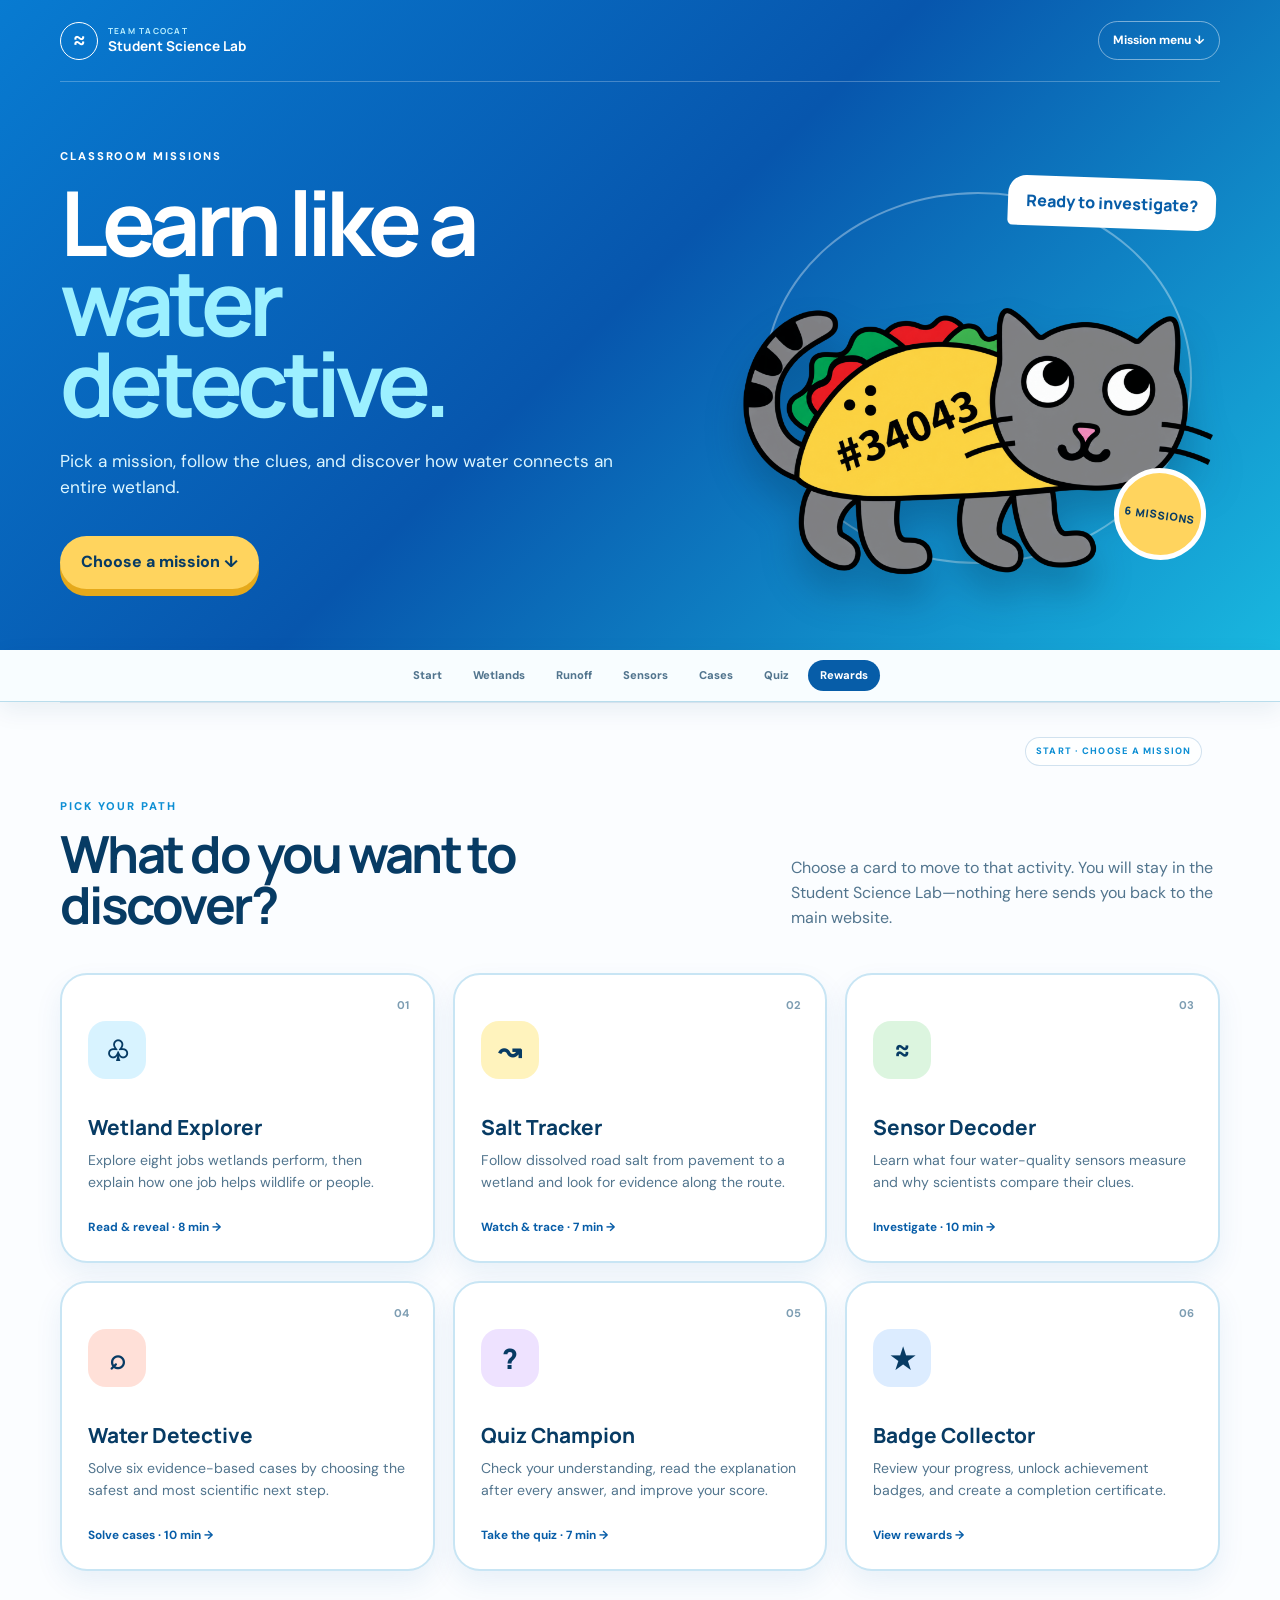
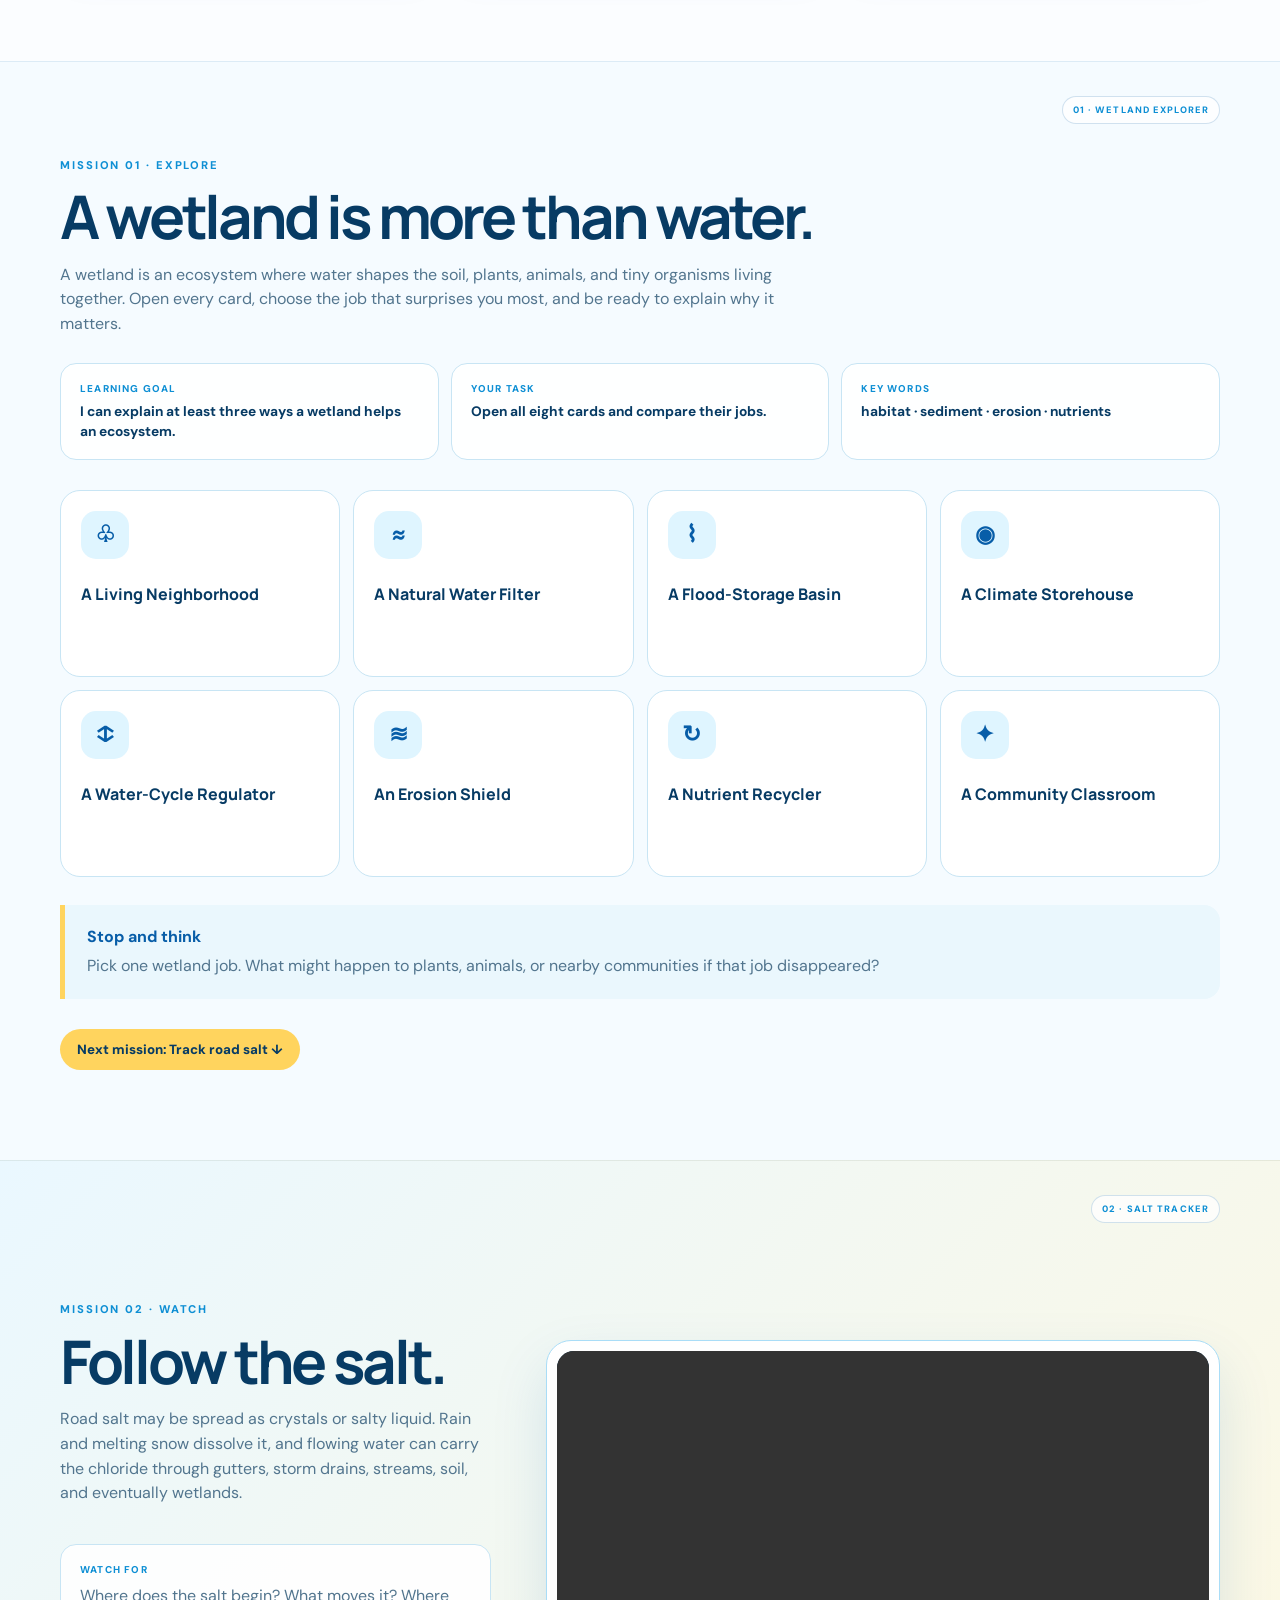
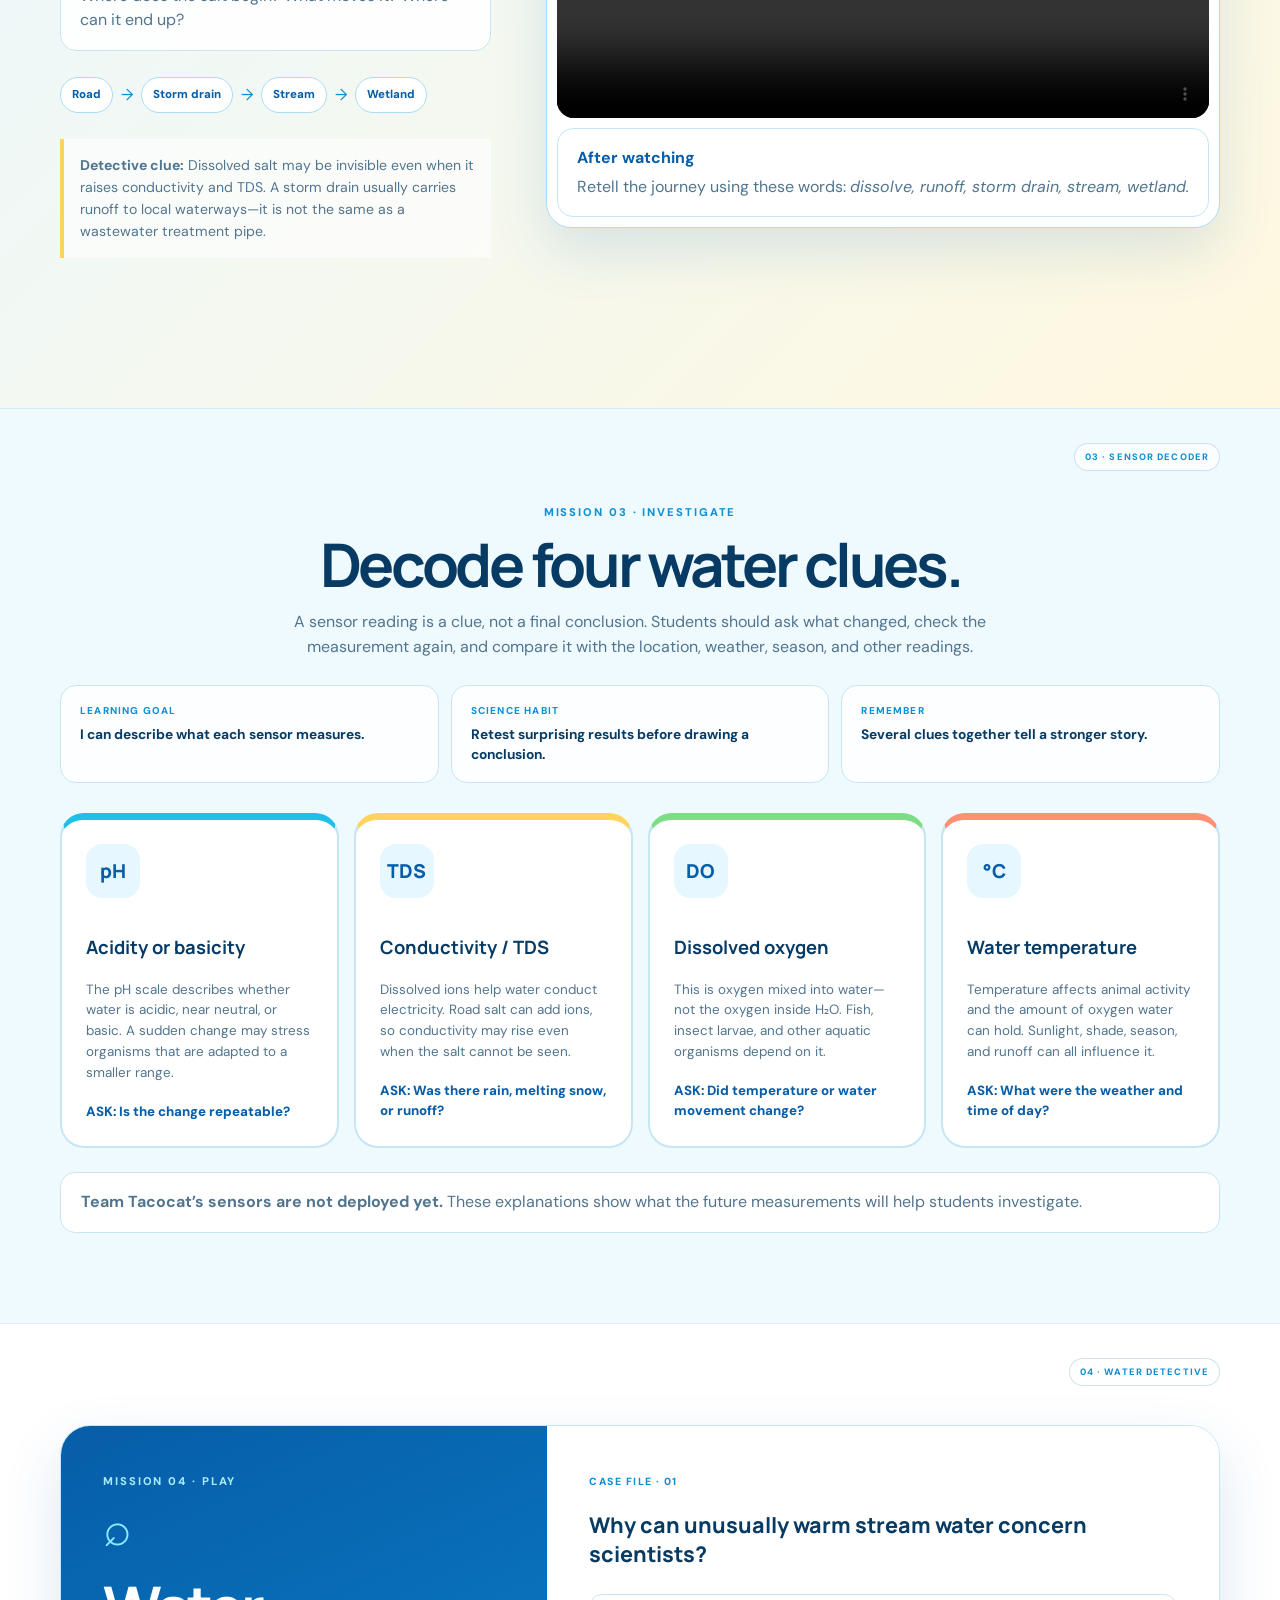
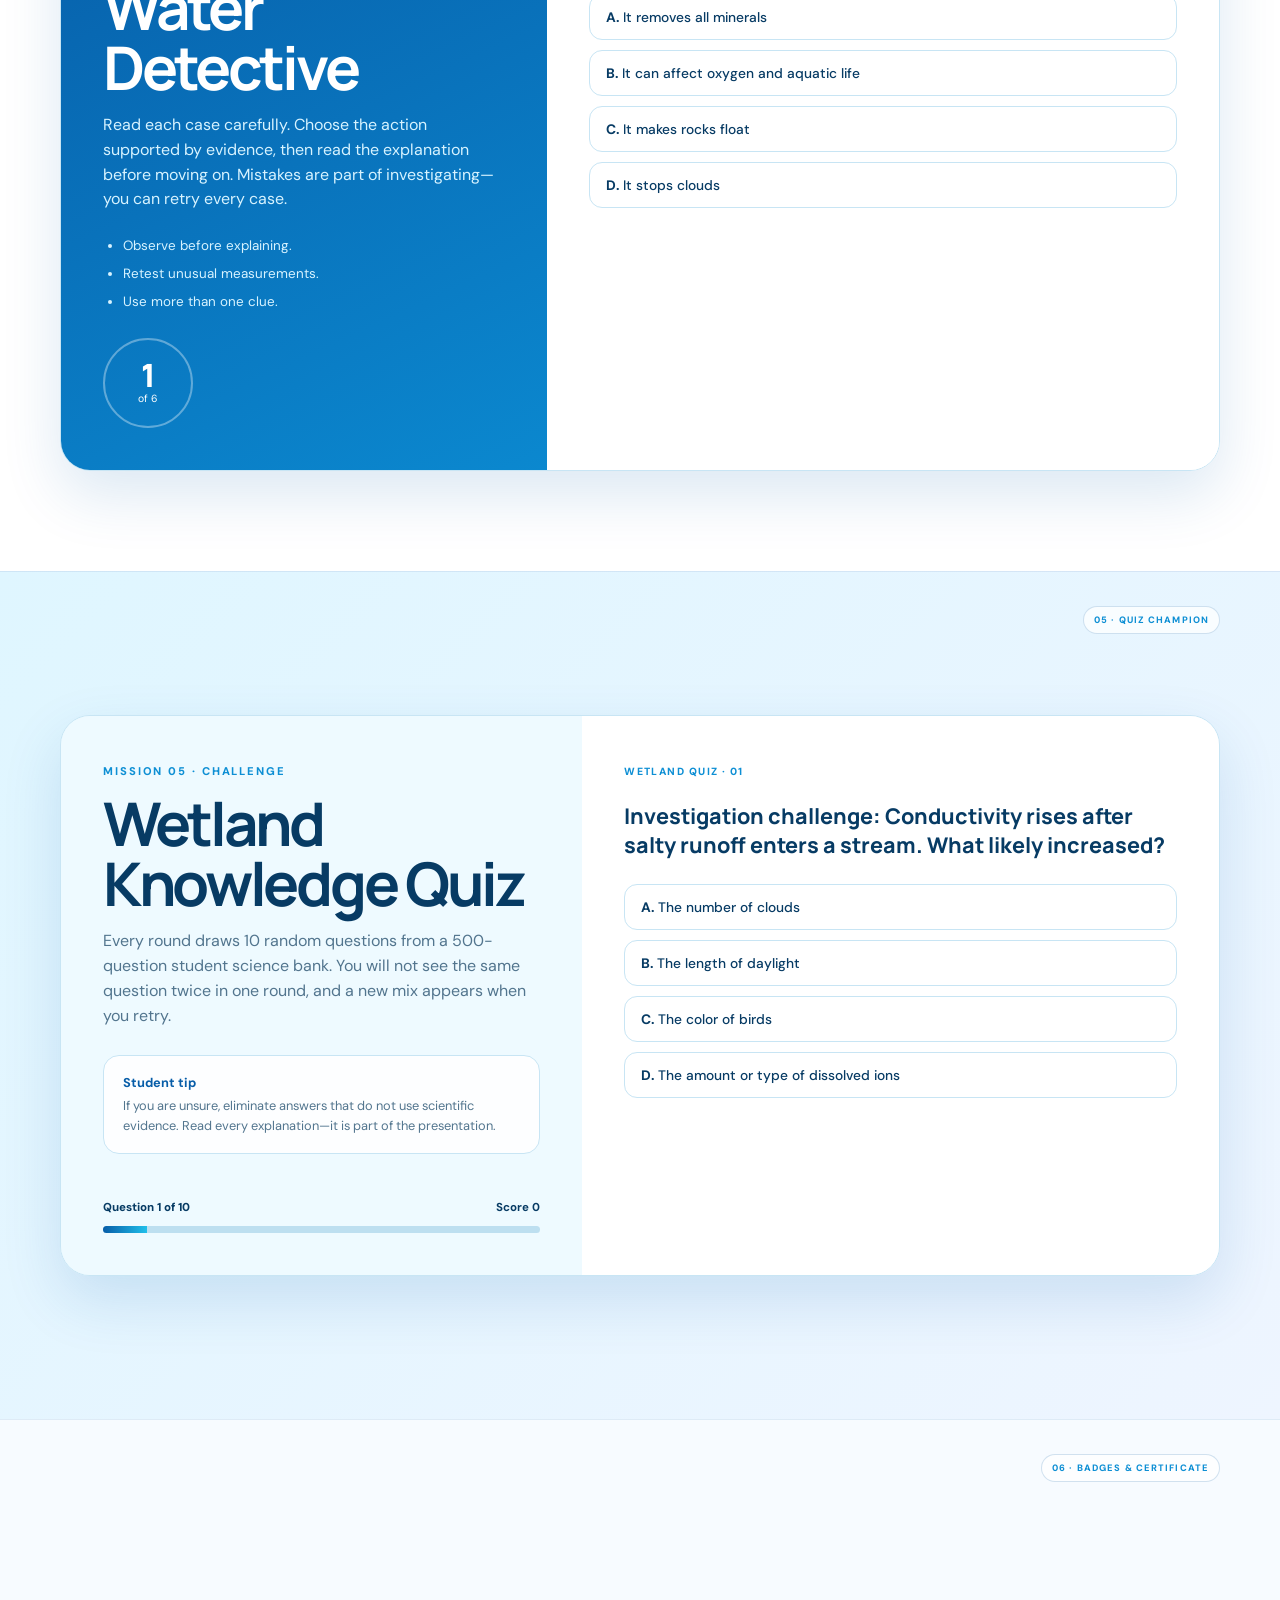
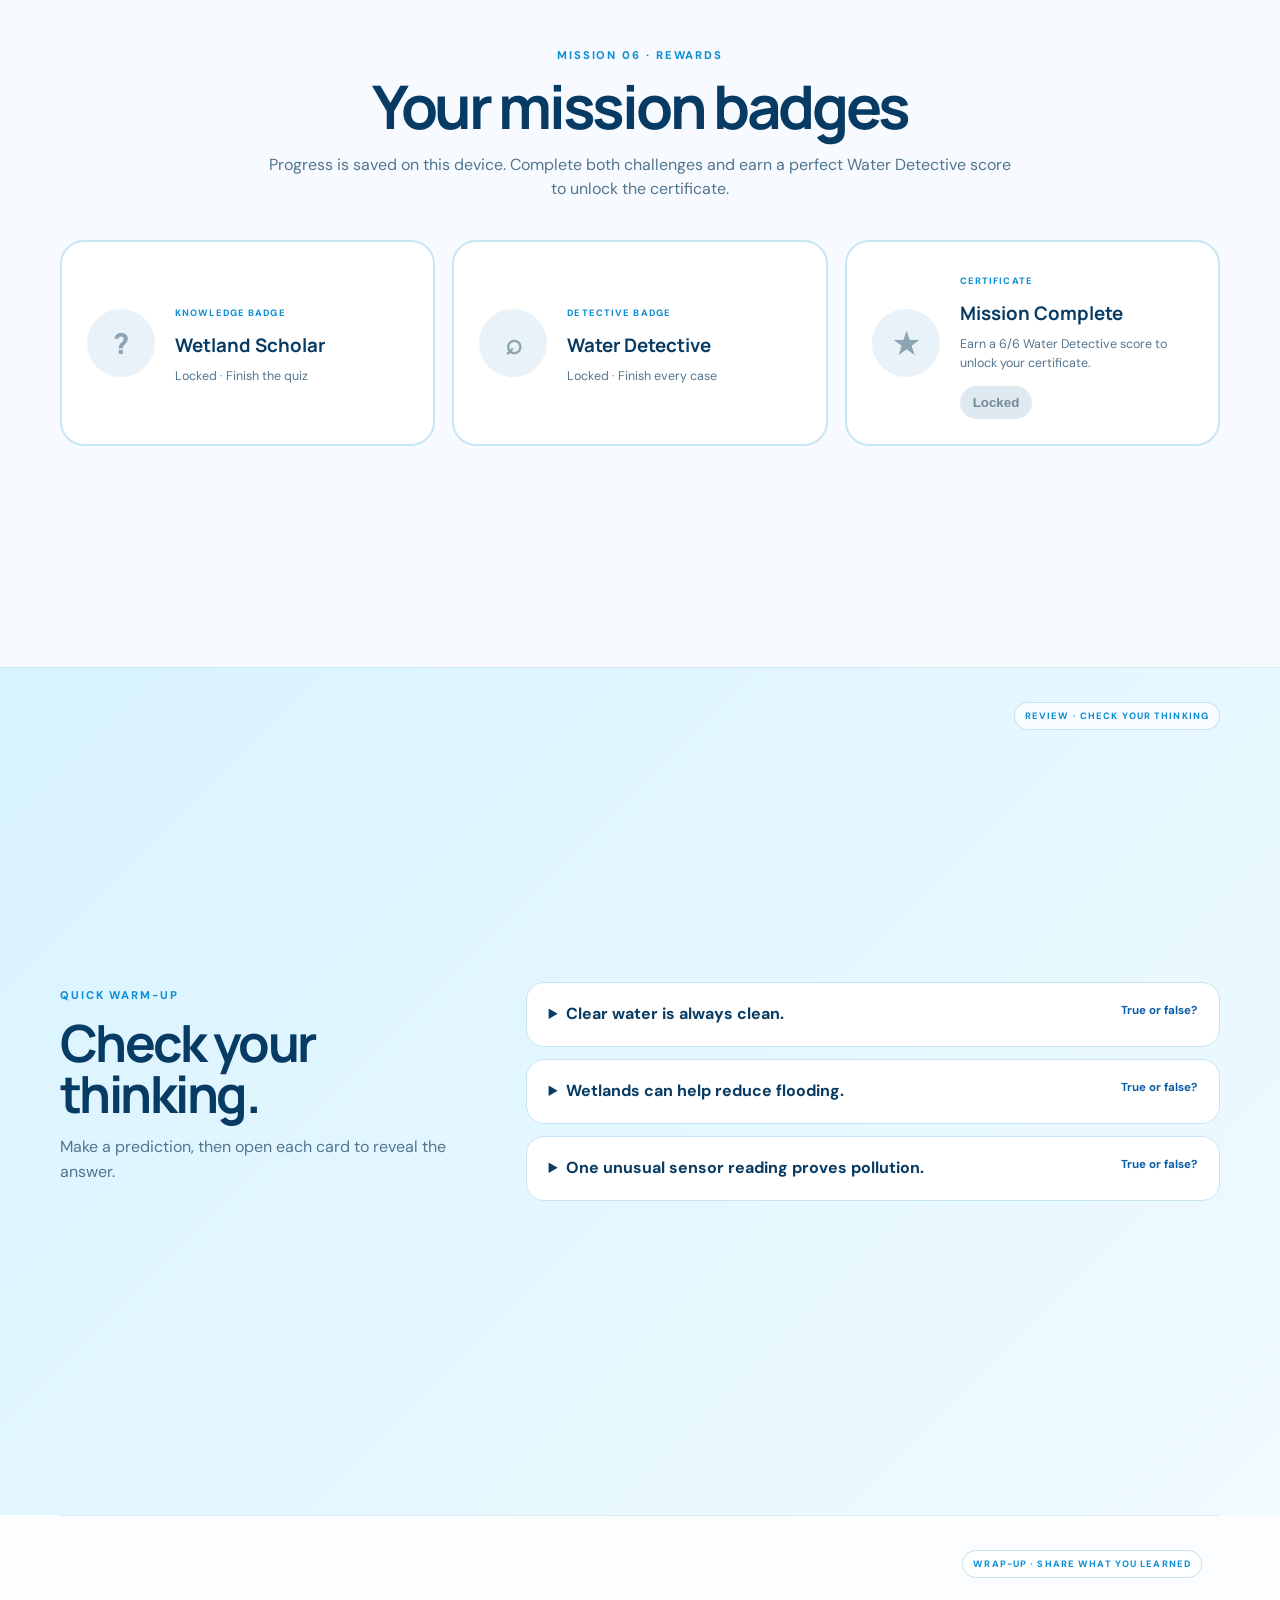
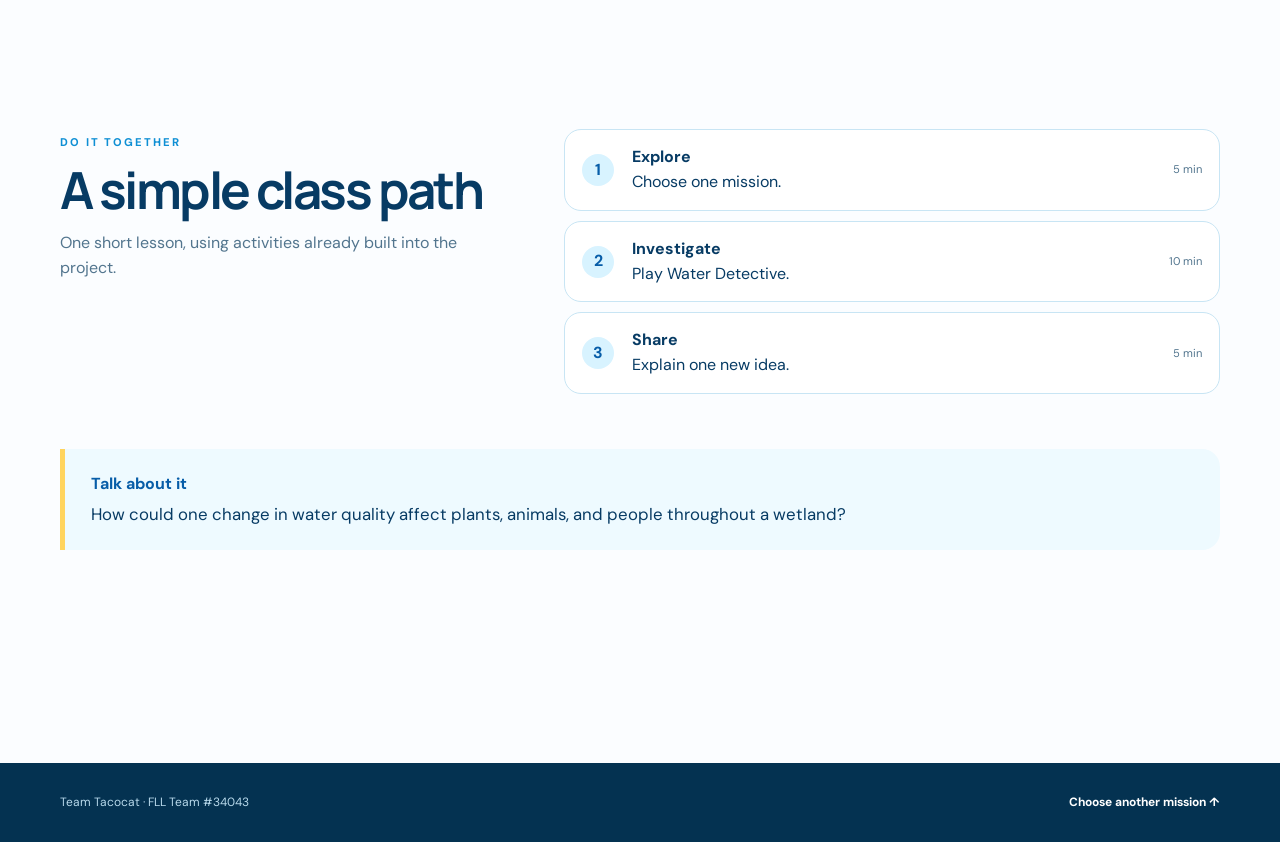
==== commit 51e4d7c0: "Strengthen quiz randomization" ====
--- a/classroom.html
+++ b/classroom.html
@@ -121,6 +121,6 @@
 
   <footer><div class="wrap"><span>Team Tacocat · FLL Team #34043</span><a href="#missions">Choose another mission ↑</a></div></footer>
   <script src="question-bank.js?v=2"></script>
-  <script src="classroom.js?v=3"></script>
+  <script src="classroom.js?v=4"></script>
 </body>
 </html>
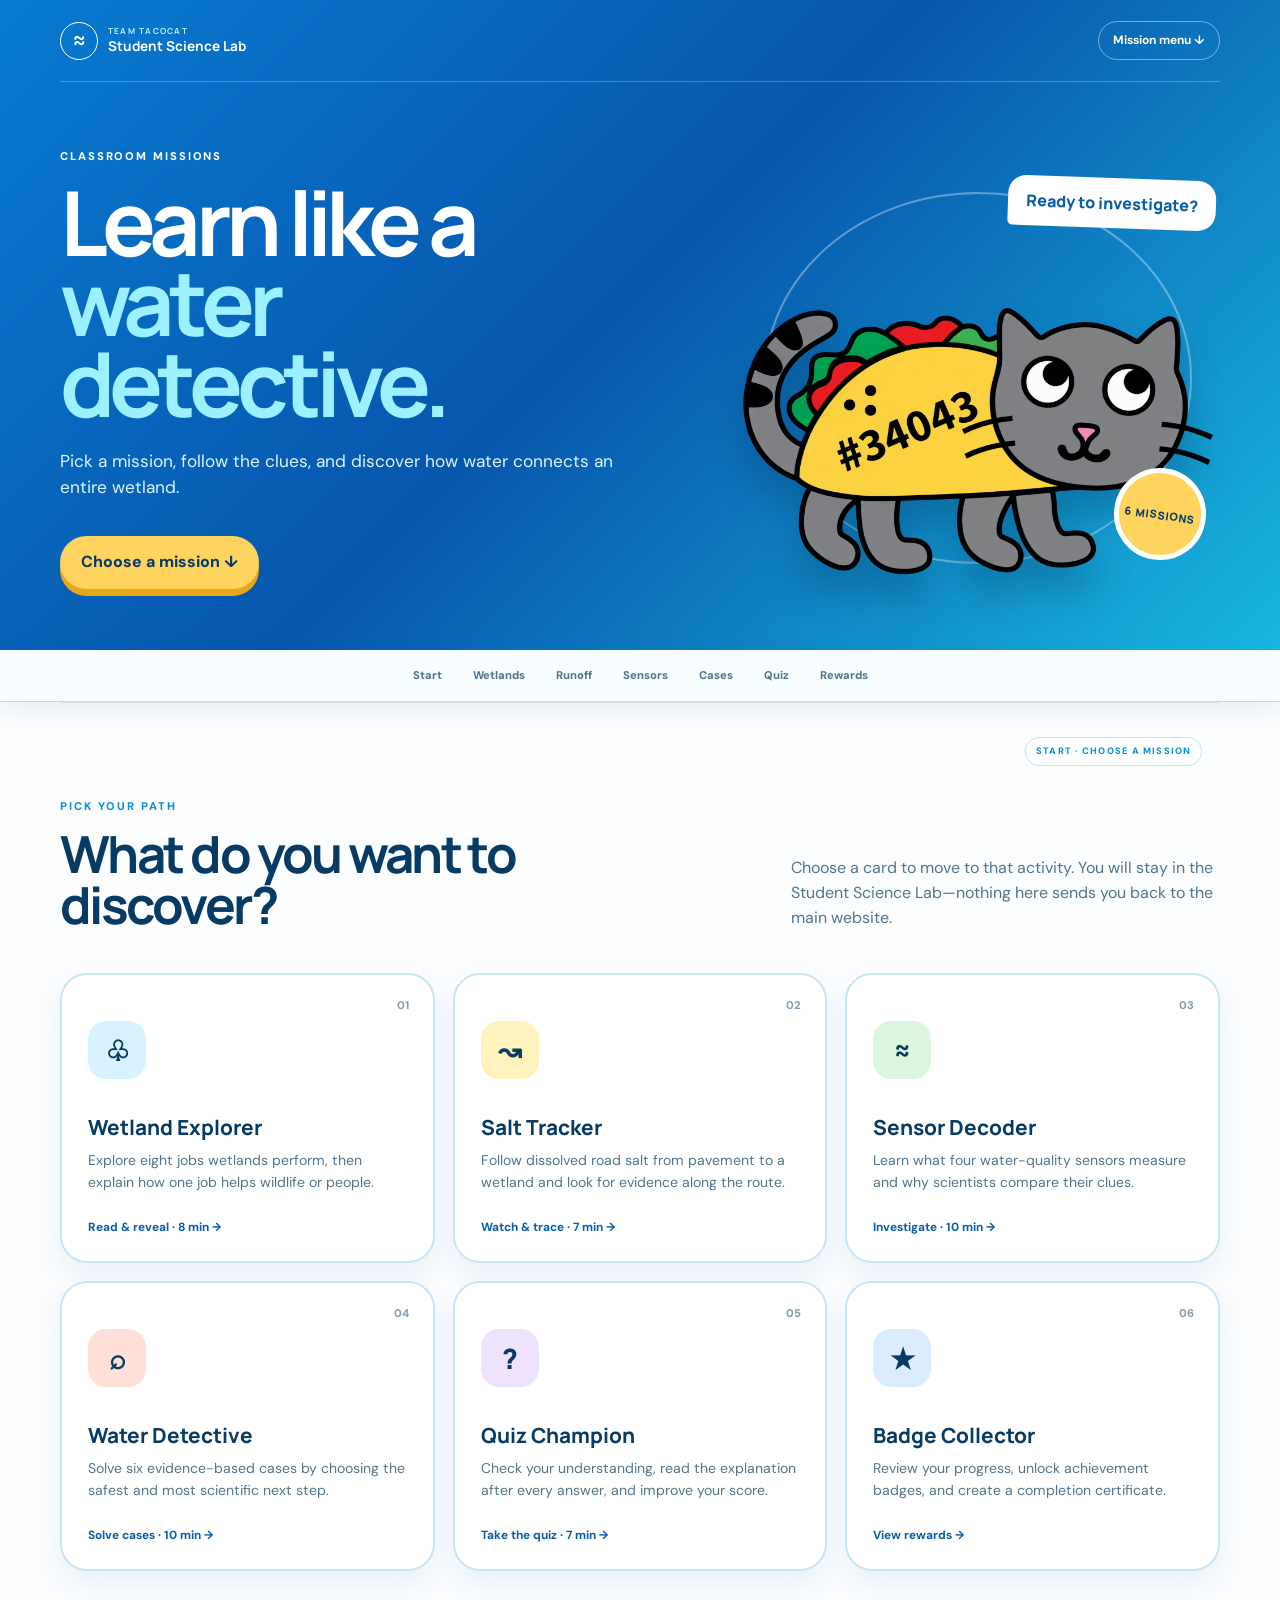
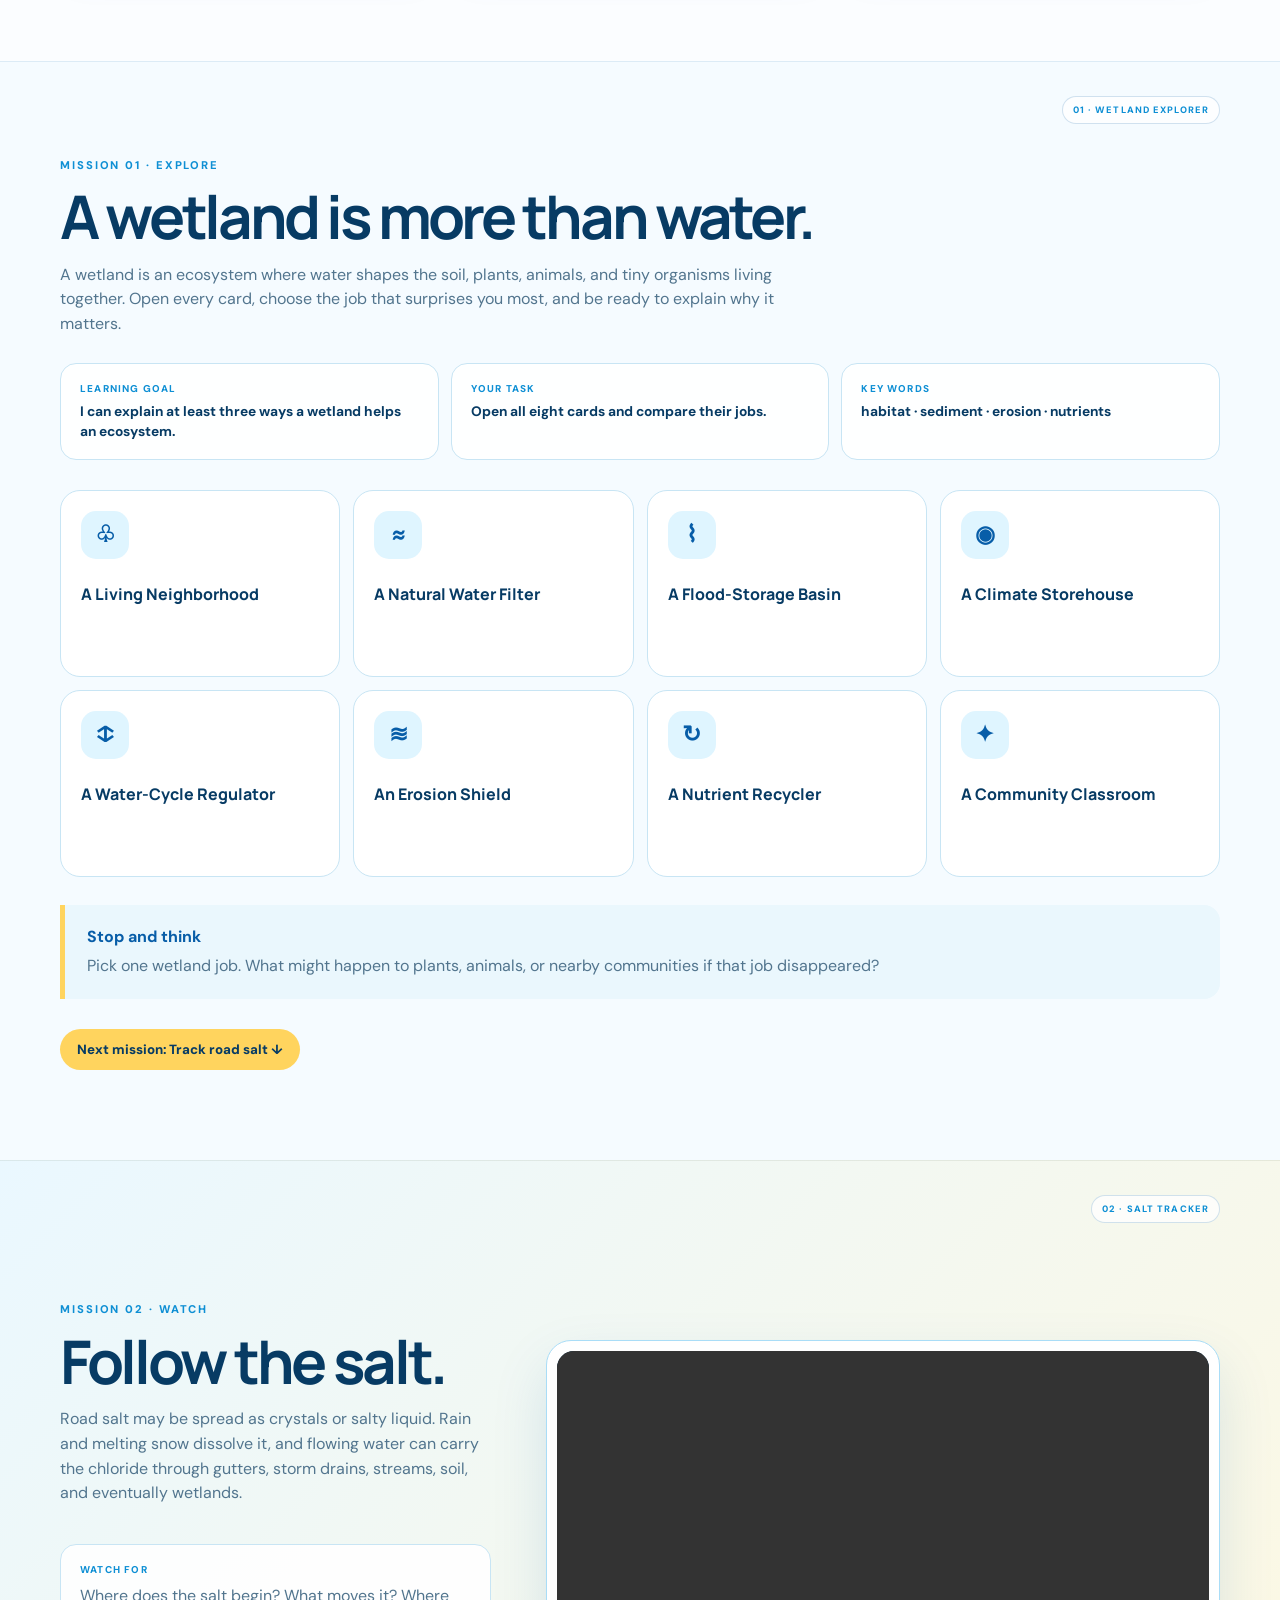
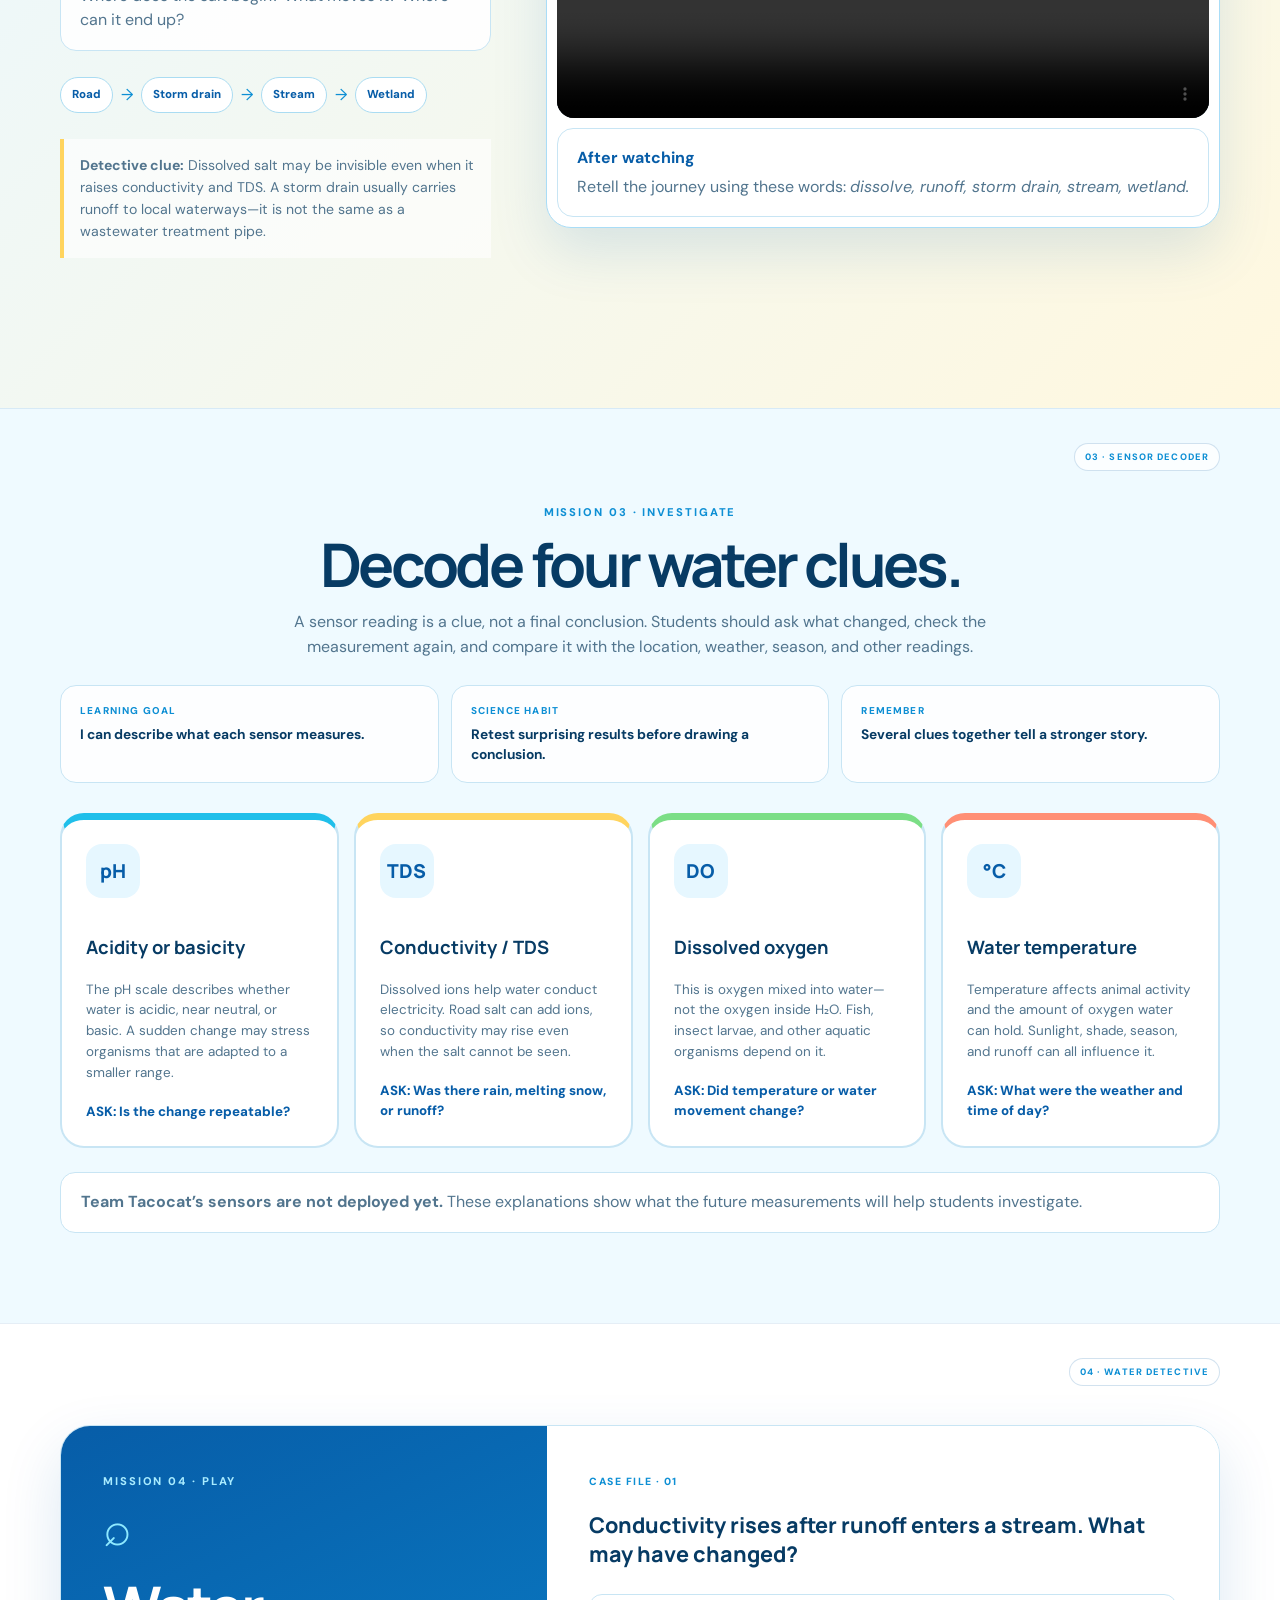
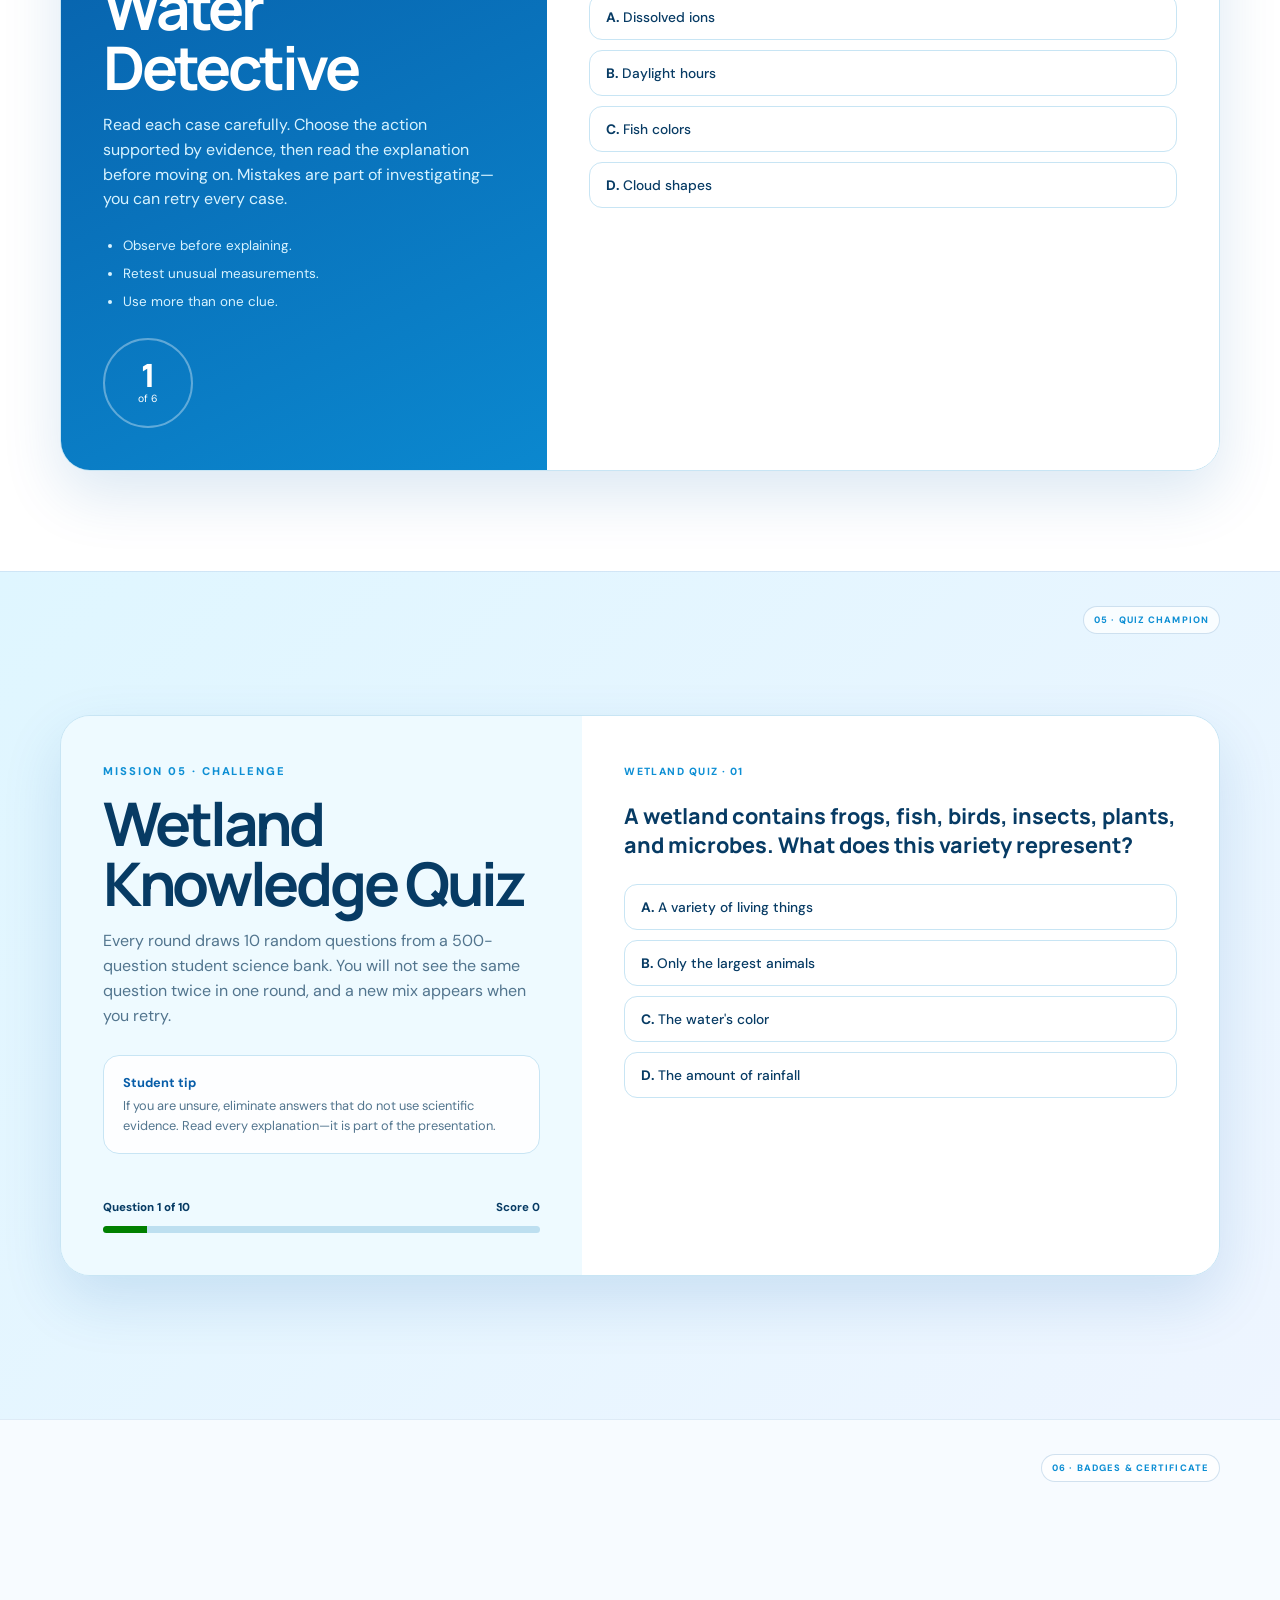
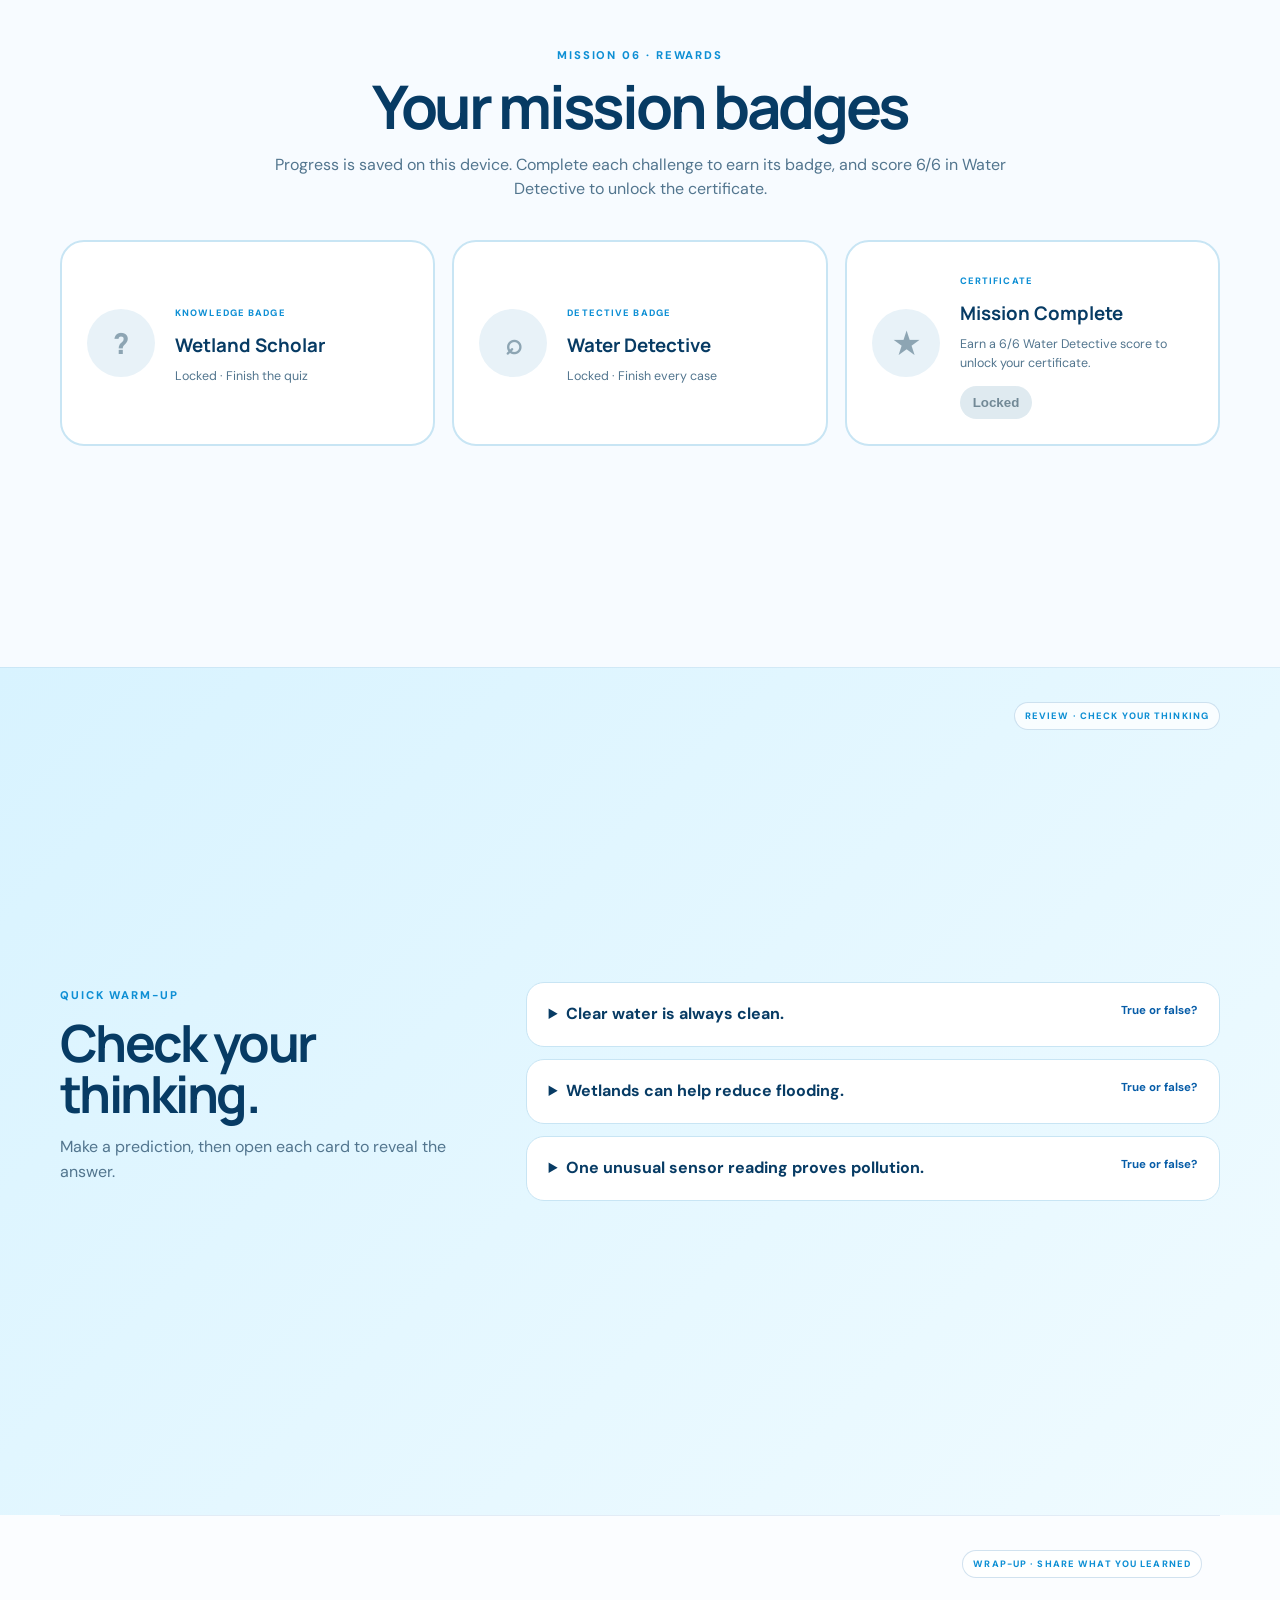
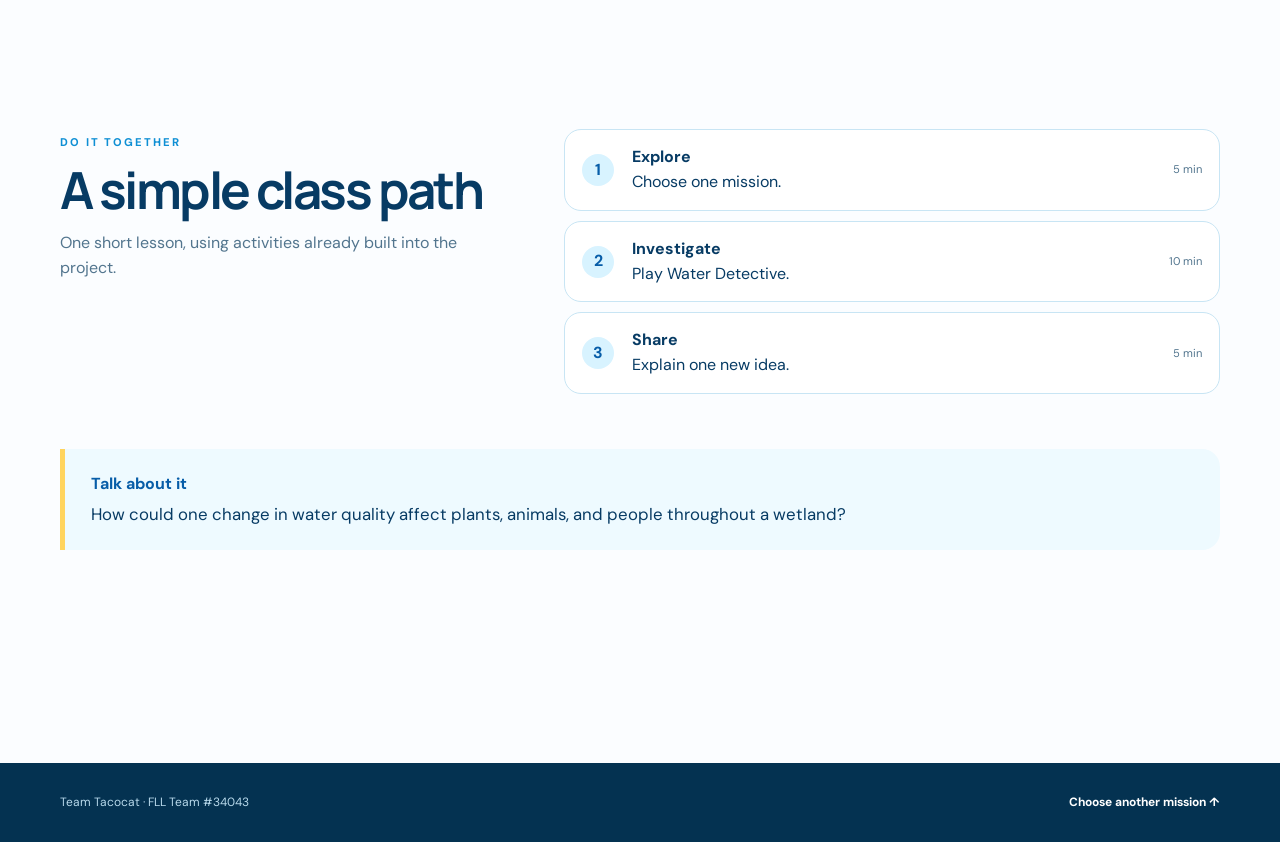
==== commit 6d339933: "Polish classroom navigation and activities" ====
--- a/classroom.html
+++ b/classroom.html
@@ -11,7 +11,7 @@
   <link href="https://fonts.googleapis.com/css2?family=DM+Sans:wght@400;500;600;700&family=Manrope:wght@600;700;800&display=swap" rel="stylesheet">
   <link rel="icon" type="image/png" href="assets/pwa-icon-192.png">
   <link rel="manifest" href="manifest.webmanifest">
-  <link rel="stylesheet" href="classroom.css?v=4">
+  <link rel="stylesheet" href="classroom.css?v=5">
 </head>
 <body>
   <a class="skip" href="#missions">Skip to missions</a>
@@ -88,11 +88,11 @@
     </section>
 
     <section class="lesson quiz-lesson presentation-panel" id="mission-quiz" data-slide="05 · QUIZ CHAMPION" aria-labelledby="quiz-title">
-      <div class="wrap quiz-layout"><div class="quiz-intro"><span>MISSION 05 · CHALLENGE</span><h2 id="quiz-title">Wetland Knowledge Quiz</h2><p>Every round draws 10 random questions from a 500-question student science bank. You will not see the same question twice in one round, and a new mix appears when you retry.</p><div class="quiz-tip"><strong>Student tip</strong><span>If you are unsure, eliminate answers that do not use scientific evidence. Read every explanation—it is part of the presentation.</span></div><div class="quiz-progress"><div><span id="class-quiz-label">Question 1 of 10</span><b id="class-quiz-score">Score 0</b></div><div><i id="class-quiz-bar"></i></div></div></div><div class="challenge-card" id="class-knowledge-game"></div></div>
+      <div class="wrap quiz-layout"><div class="quiz-intro"><span>MISSION 05 · CHALLENGE</span><h2 id="quiz-title">Wetland Knowledge Quiz</h2><p>Every round draws 10 random questions from a 500-question student science bank. You will not see the same question twice in one round, and a new mix appears when you retry.</p><div class="quiz-tip"><strong>Student tip</strong><span>If you are unsure, eliminate answers that do not use scientific evidence. Read every explanation—it is part of the presentation.</span></div><div class="quiz-progress"><div><span id="class-quiz-label">Question 1 of 10</span><b id="class-quiz-score" aria-live="polite">Score 0</b></div><progress id="class-quiz-progress" aria-labelledby="class-quiz-label" max="10" value="1">1 of 10</progress></div></div><div class="challenge-card" id="class-knowledge-game"></div></div>
     </section>
 
     <section class="lesson badge-lesson presentation-panel" id="mission-badges" data-slide="06 · BADGES &amp; CERTIFICATE" aria-labelledby="badges-title">
-      <div class="wrap"><div class="lesson-head centered"><span>MISSION 06 · REWARDS</span><h2 id="badges-title">Your mission badges</h2><p>Progress is saved on this device. Complete both challenges and earn a perfect Water Detective score to unlock the certificate.</p></div><div class="badge-grid">
+      <div class="wrap"><div class="lesson-head centered"><span>MISSION 06 · REWARDS</span><h2 id="badges-title">Your mission badges</h2><p>Progress is saved on this device. Complete each challenge to earn its badge, and score 6/6 in Water Detective to unlock the certificate.</p></div><div class="badge-grid">
         <article data-class-achievement="knowledge"><span aria-hidden="true">?</span><div><small>KNOWLEDGE BADGE</small><h3>Wetland Scholar</h3><p class="badge-status">Locked · Finish the quiz</p></div></article>
         <article data-class-achievement="detective"><span aria-hidden="true">⌕</span><div><small>DETECTIVE BADGE</small><h3>Water Detective</h3><p class="badge-status">Locked · Finish every case</p></div></article>
         <article class="certificate-card"><span aria-hidden="true">★</span><div><small>CERTIFICATE</small><h3>Mission Complete</h3><p id="class-certificate-status">Earn a 6/6 Water Detective score to unlock your certificate.</p><button id="class-open-certificate" type="button" disabled>Locked</button></div></article>
@@ -121,6 +121,6 @@
 
   <footer><div class="wrap"><span>Team Tacocat · FLL Team #34043</span><a href="#missions">Choose another mission ↑</a></div></footer>
   <script src="question-bank.js?v=2"></script>
-  <script src="classroom.js?v=4"></script>
+  <script src="classroom.js?v=5"></script>
 </body>
 </html>
--- a/classroom.css
+++ b/classroom.css
@@ -12,7 +12,7 @@
 }
 
 html {
-  scroll-padding-top: 18px;
+  scroll-padding-top: 64px;
 }
 body.modal-open {
   overflow: hidden;
@@ -88,7 +88,7 @@
 }
 .lesson {
   padding: 90px 0;
-  scroll-margin-top: 18px;
+  scroll-margin-top: 64px;
 }
 .lesson-head {
   max-width: 760px;
@@ -517,17 +517,22 @@
   font-size: 0.72rem;
   font-weight: 800;
 }
-.quiz-progress > div:last-child {
+.quiz-progress progress {
+  display: block;
+  width: 100%;
   height: 7px;
   margin-top: 9px;
+  border: 0;
   border-radius: 9px;
   background: #bddff0;
   overflow: hidden;
-}
-.quiz-progress i {
-  display: block;
-  width: 16.67%;
-  height: 100%;
+  appearance: none;
+}
+.quiz-progress progress::-webkit-progress-bar {
+  background: #bddff0;
+}
+.quiz-progress progress::-webkit-progress-value,
+.quiz-progress progress::-moz-progress-bar {
   background: linear-gradient(90deg, #075da8, #20bfea);
   transition: 0.3s;
 }
@@ -838,7 +843,7 @@
   box-sizing: inherit;
 }
 html {
-  scroll-behavior: smooth;
+  scroll-behavior: auto;
 }
 body {
   margin: 0;
@@ -1094,7 +1099,15 @@
   font-size: 0.88rem;
 }
 .mission:focus-visible,
-.next-mission:focus-visible {
+.next-mission:focus-visible,
+.presentation-nav a:focus-visible,
+.start-button:focus-visible,
+.back-link:focus-visible,
+.answer:focus-visible,
+.game-button:focus-visible,
+summary:focus-visible,
+.certificate-tools input:focus-visible,
+.certificate-tools button:focus-visible {
   outline: 4px solid #ffca35;
   outline-offset: 4px;
 }
@@ -1341,3 +1354,13 @@
     display: grid;
   }
 }
+@media (prefers-reduced-motion: reduce) {
+  *,
+  *::before,
+  *::after {
+    scroll-behavior: auto !important;
+    transition-duration: 0.01ms !important;
+    animation-duration: 0.01ms !important;
+    animation-iteration-count: 1 !important;
+  }
+}
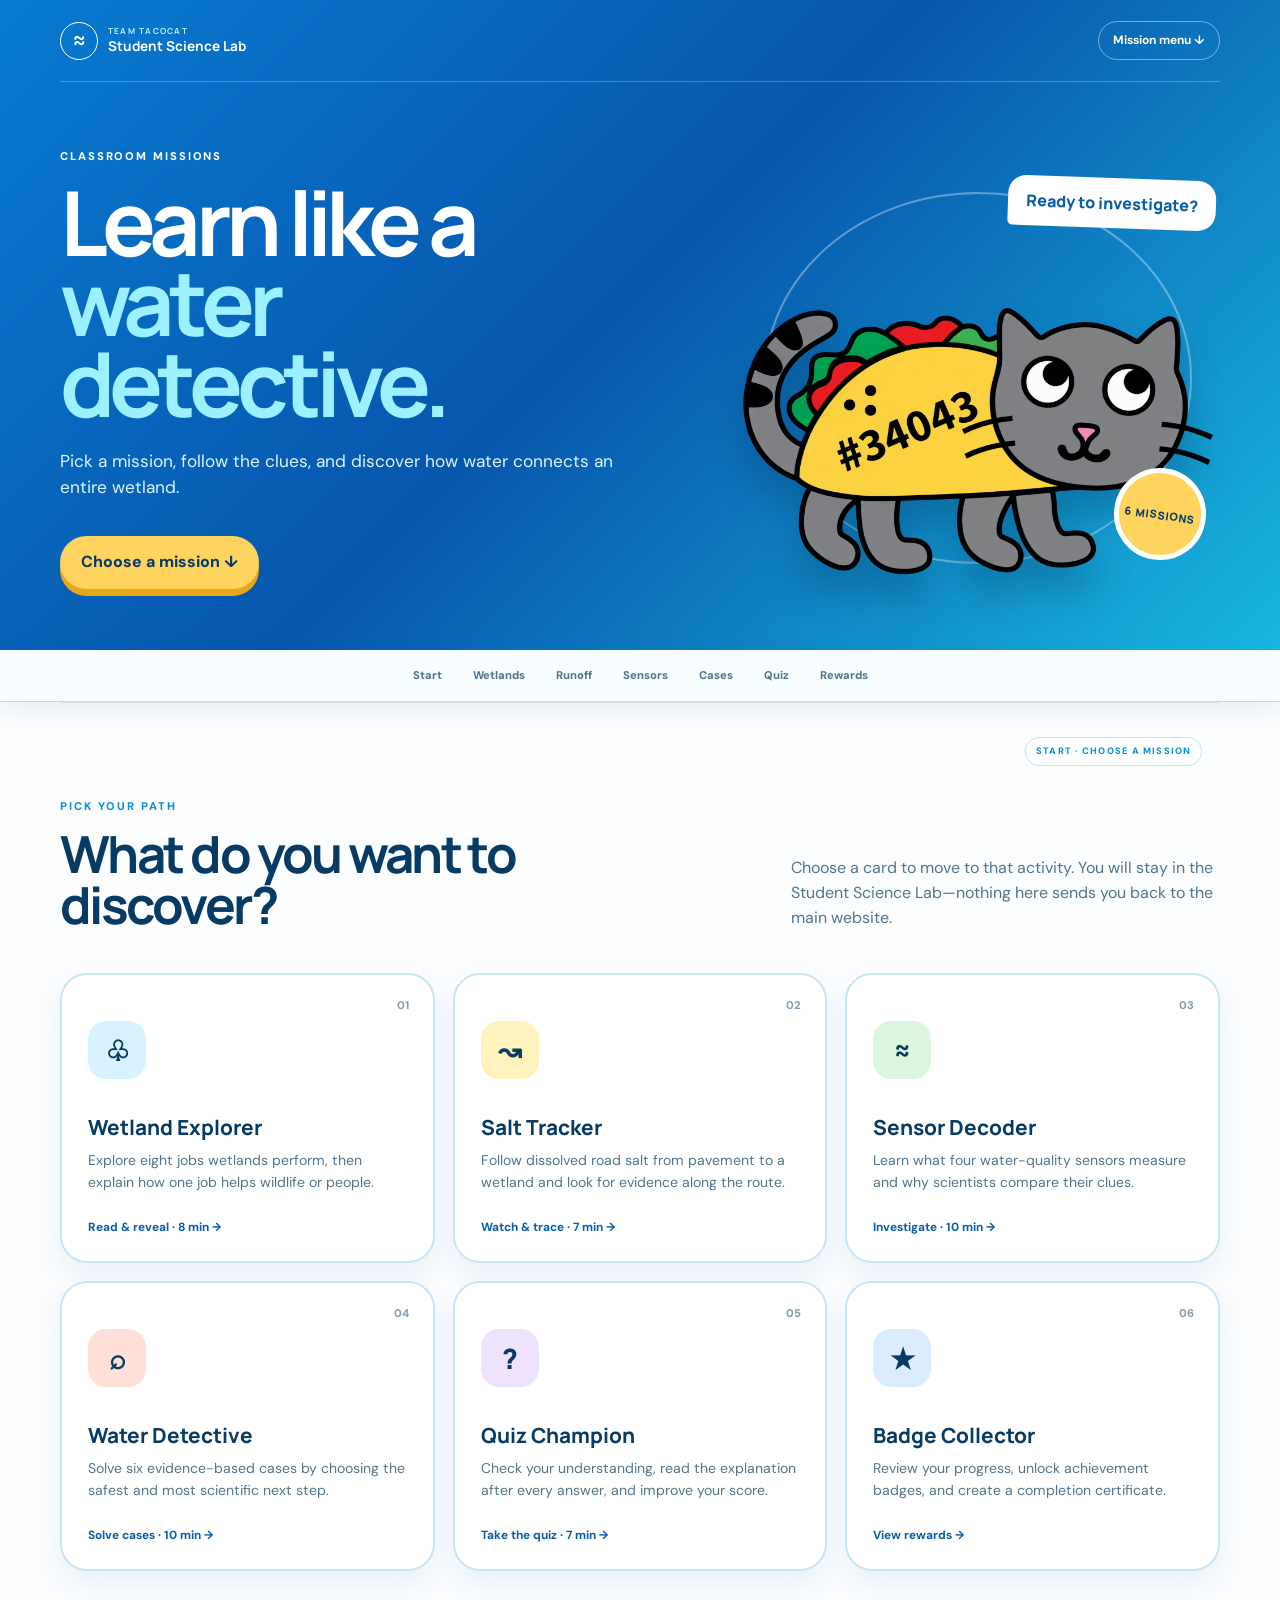
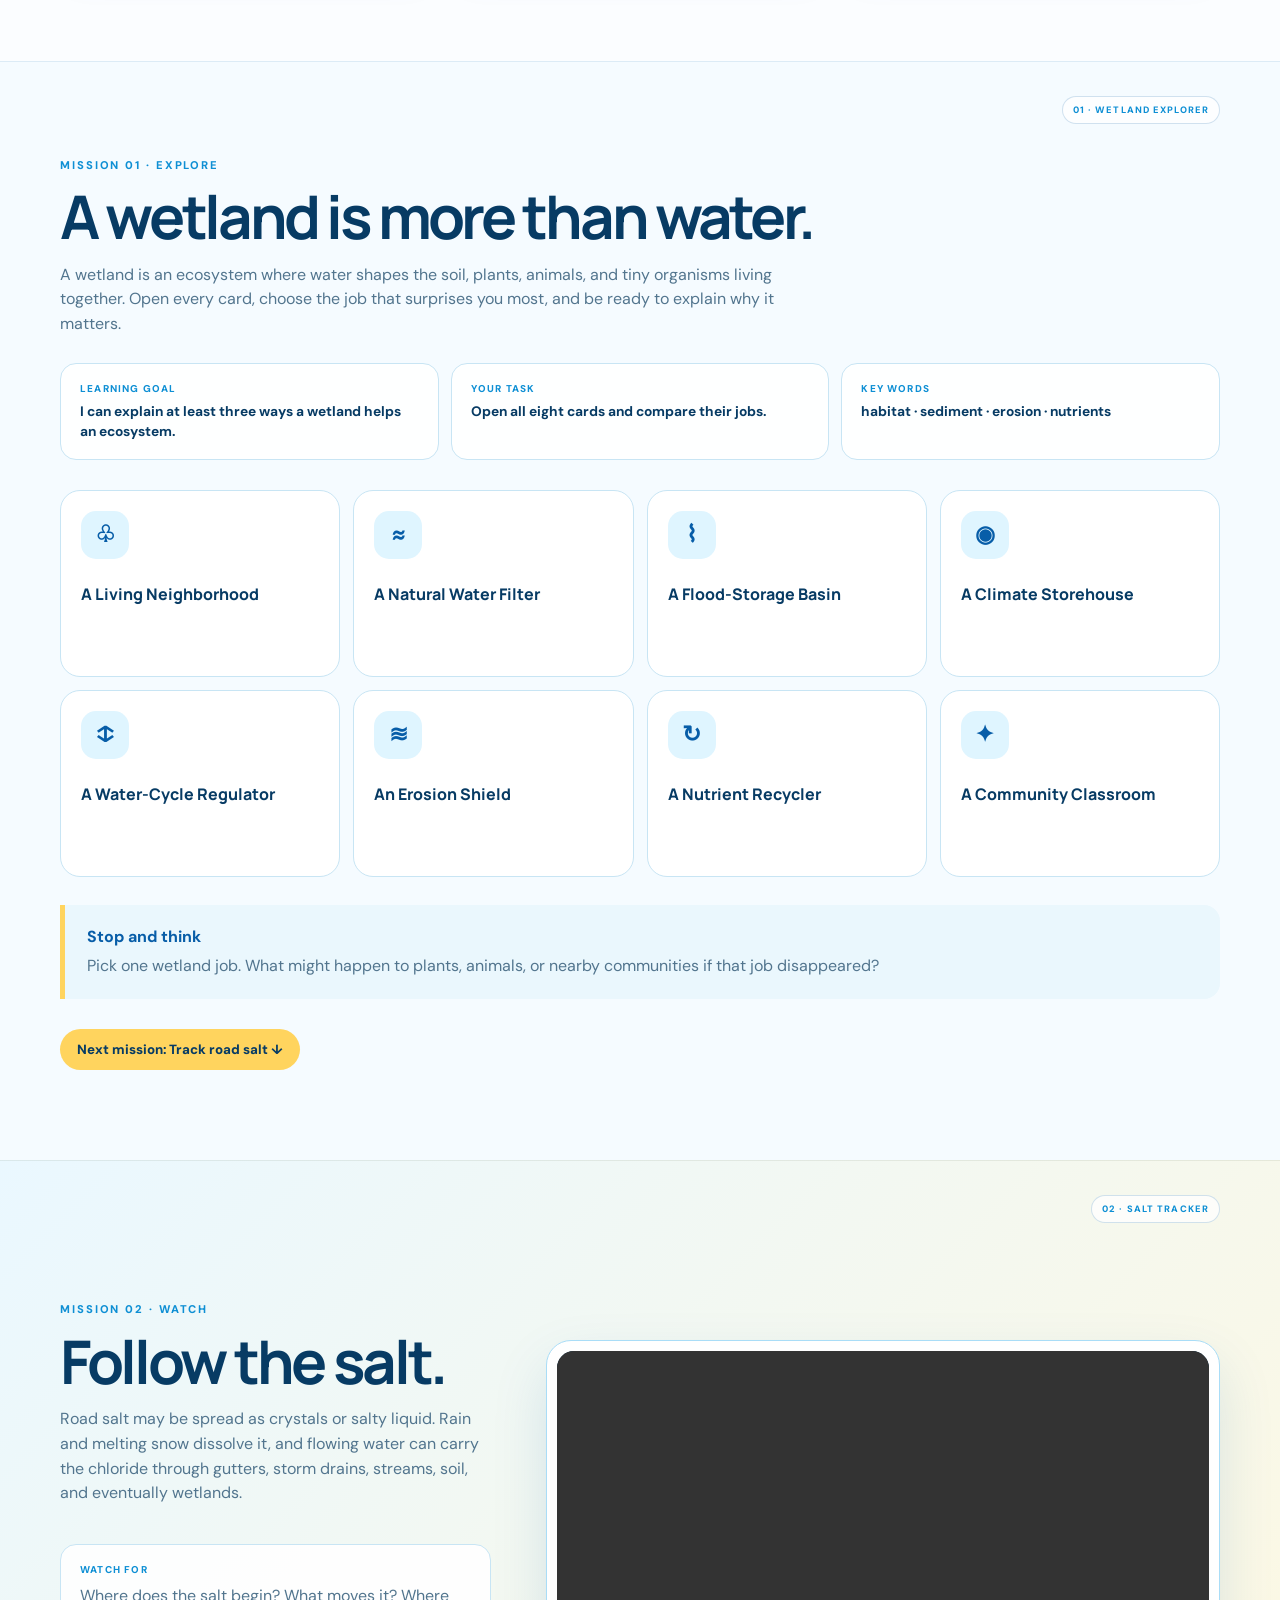
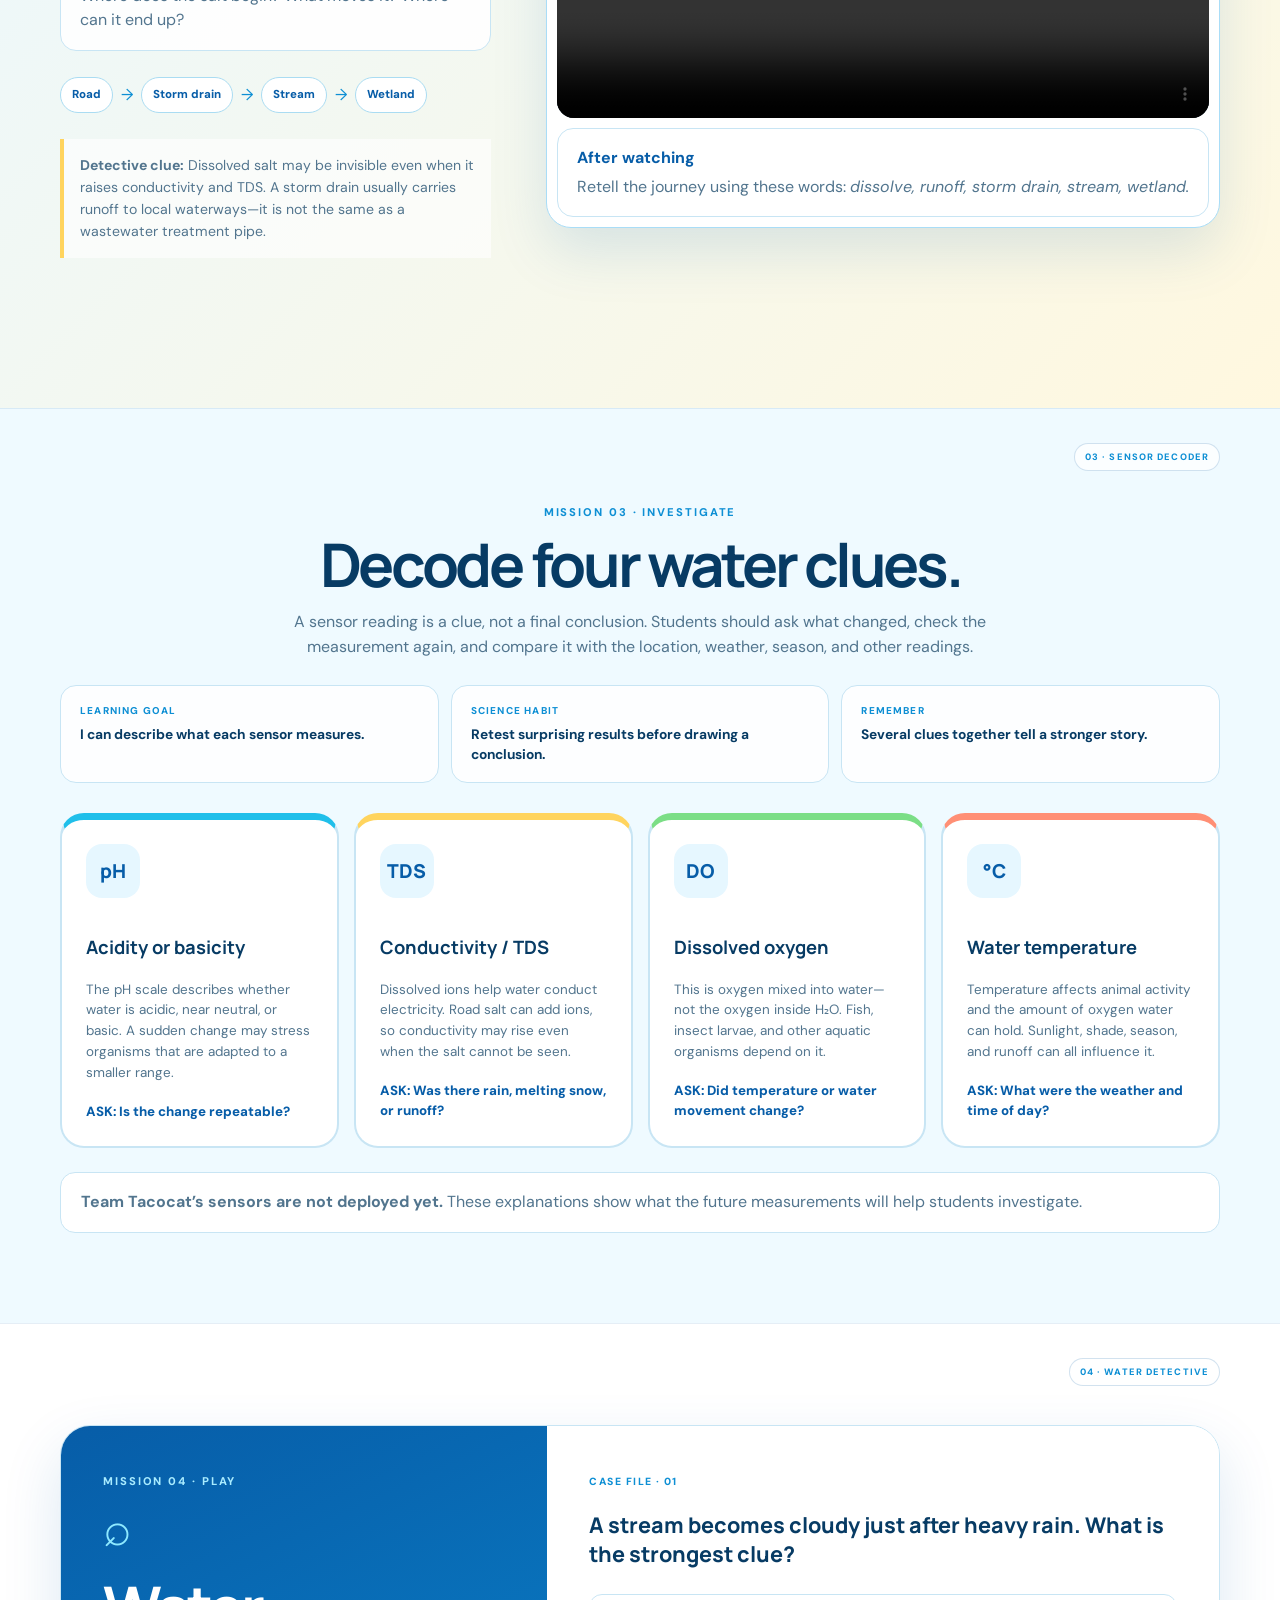
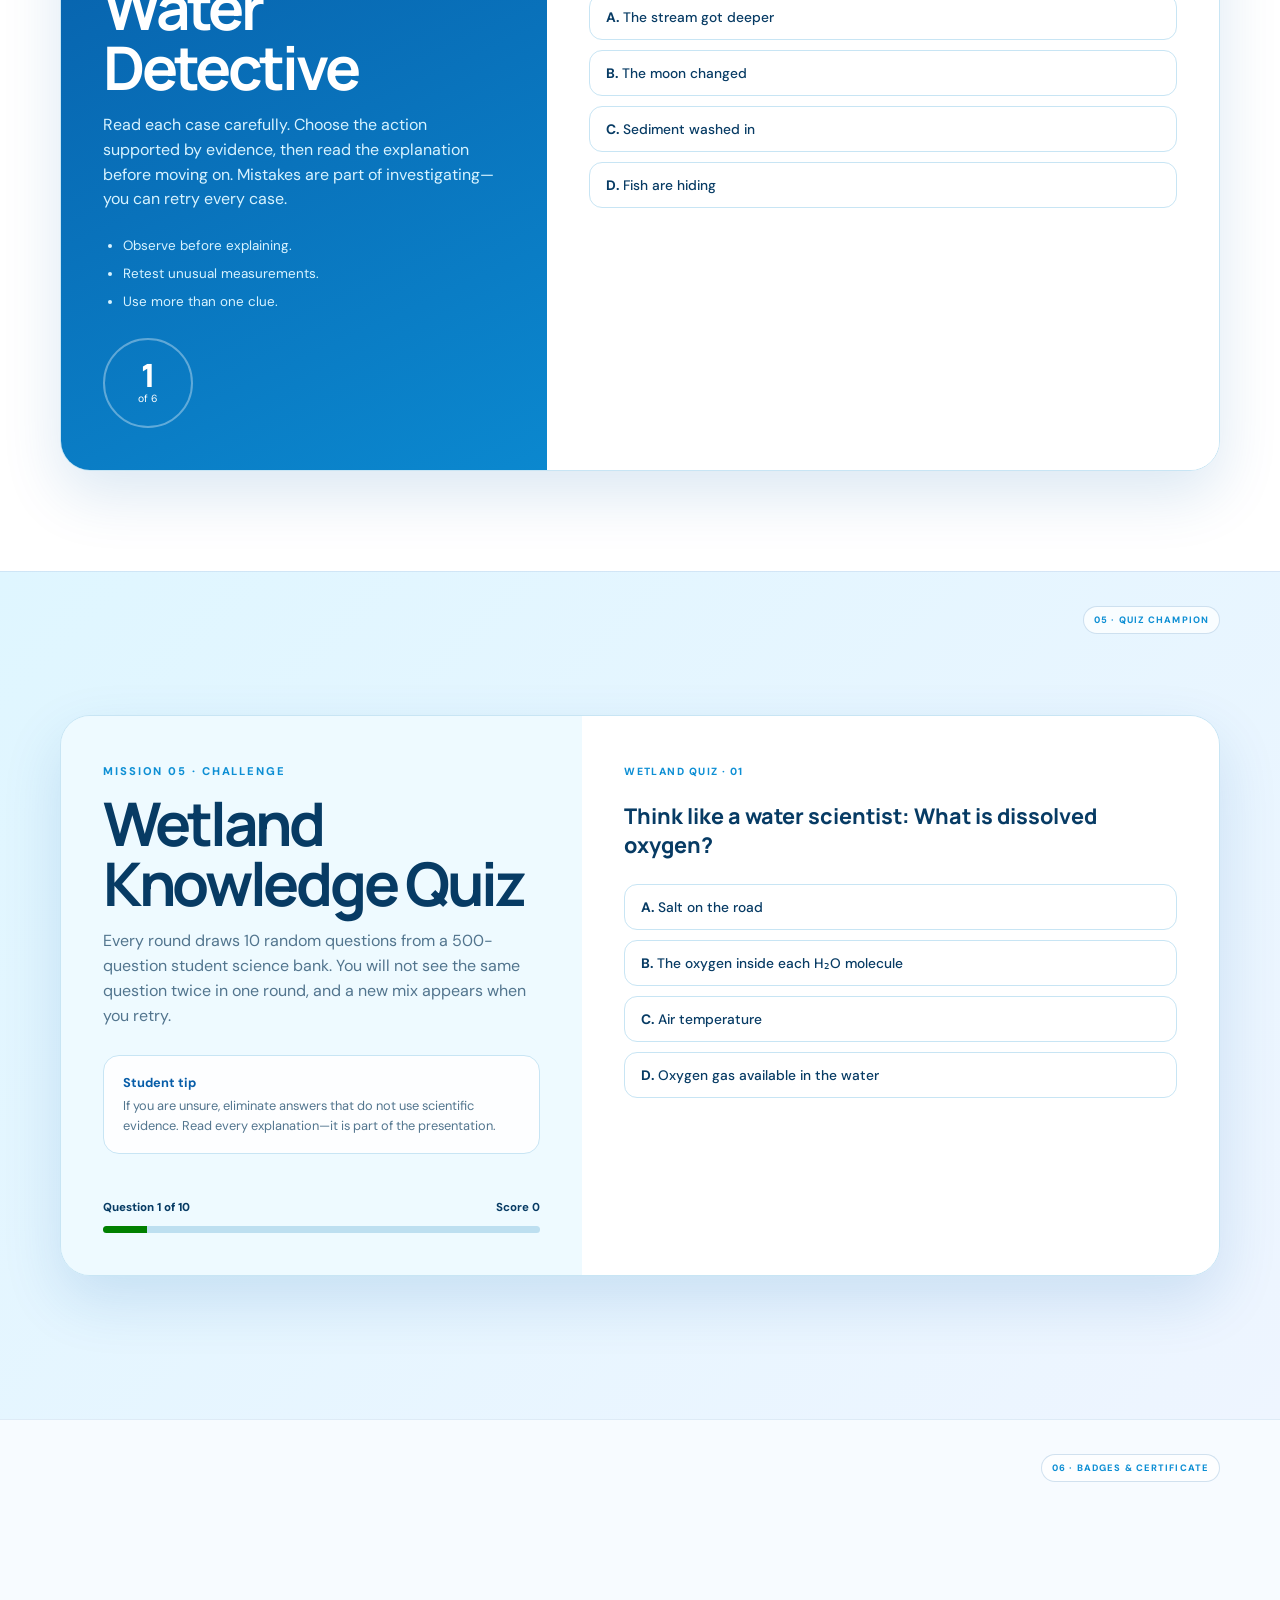
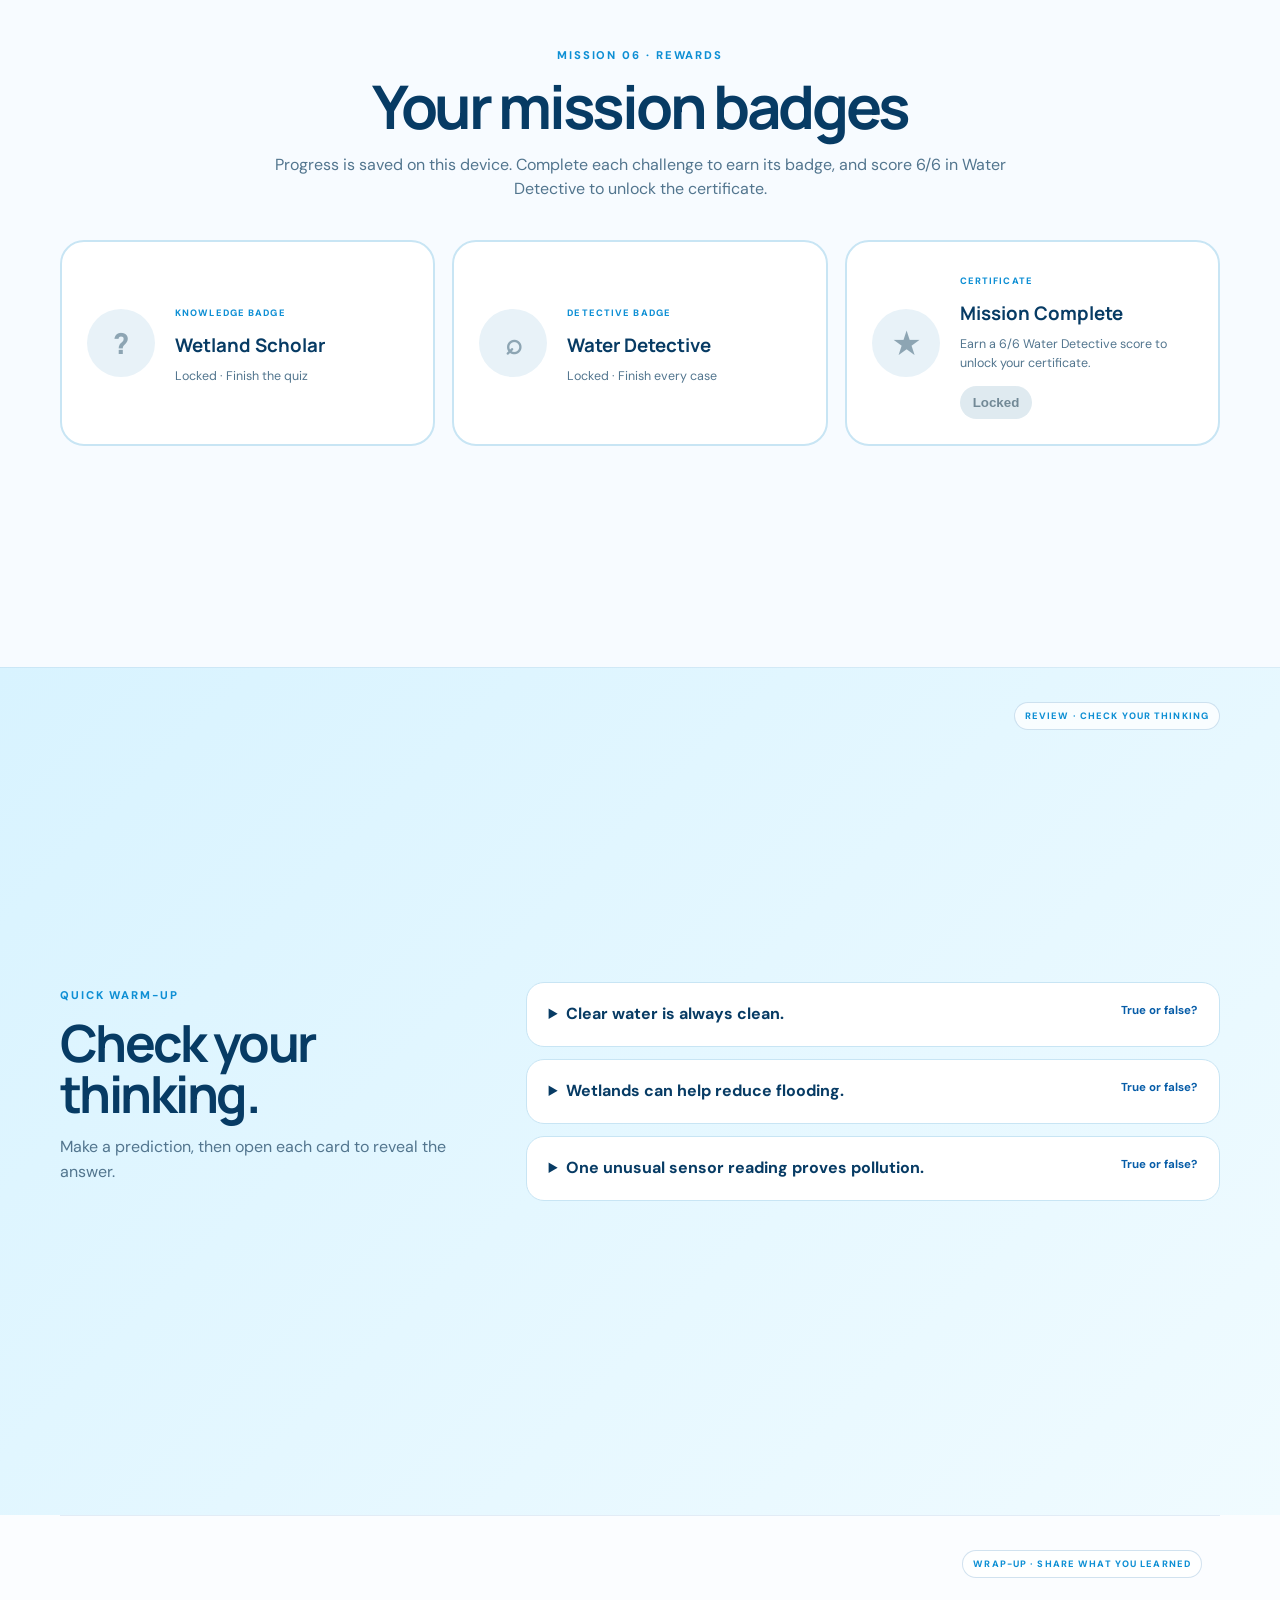
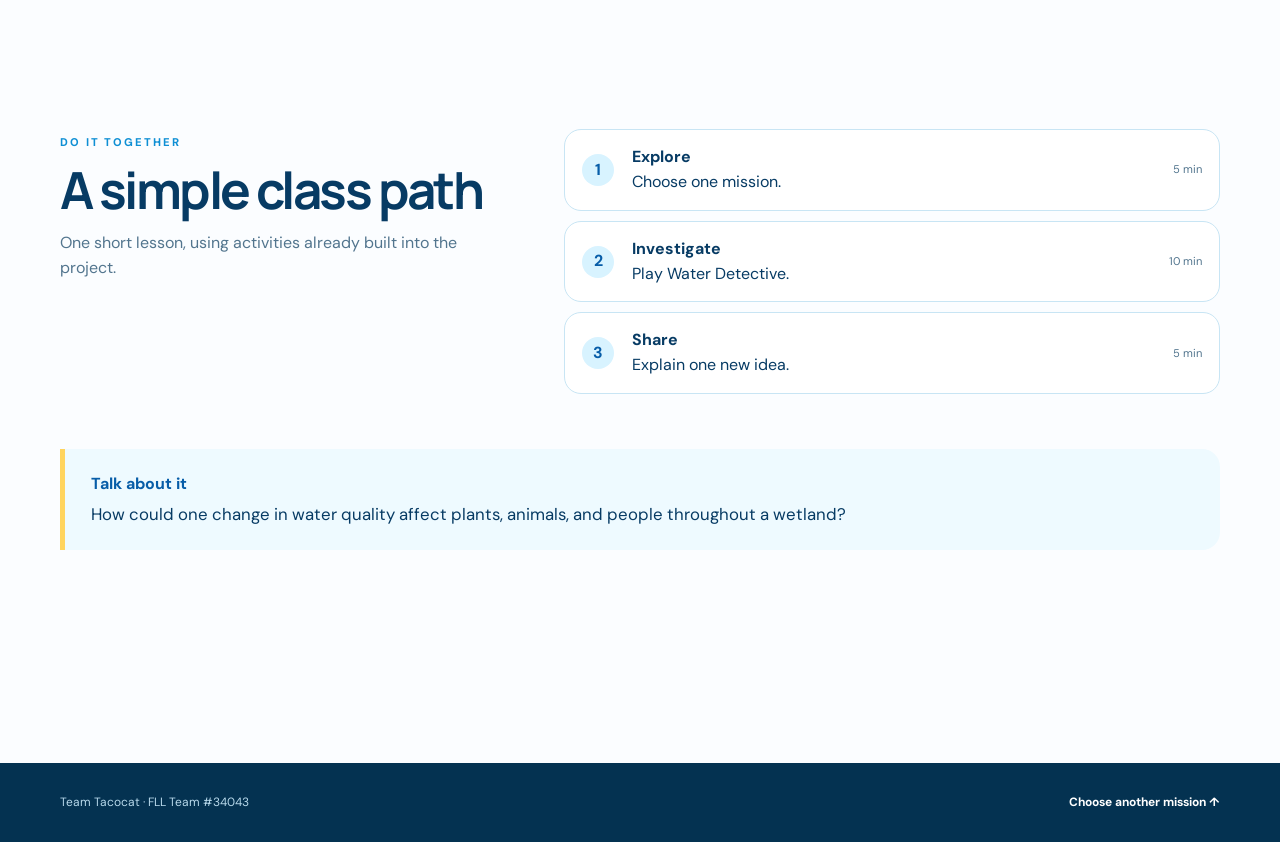
==== commit ccc90c39: "Keep classroom deep links aligned" ====
--- a/classroom.html
+++ b/classroom.html
@@ -121,6 +121,6 @@
 
   <footer><div class="wrap"><span>Team Tacocat · FLL Team #34043</span><a href="#missions">Choose another mission ↑</a></div></footer>
   <script src="question-bank.js?v=2"></script>
-  <script src="classroom.js?v=5"></script>
+  <script src="classroom.js?v=6"></script>
 </body>
 </html>
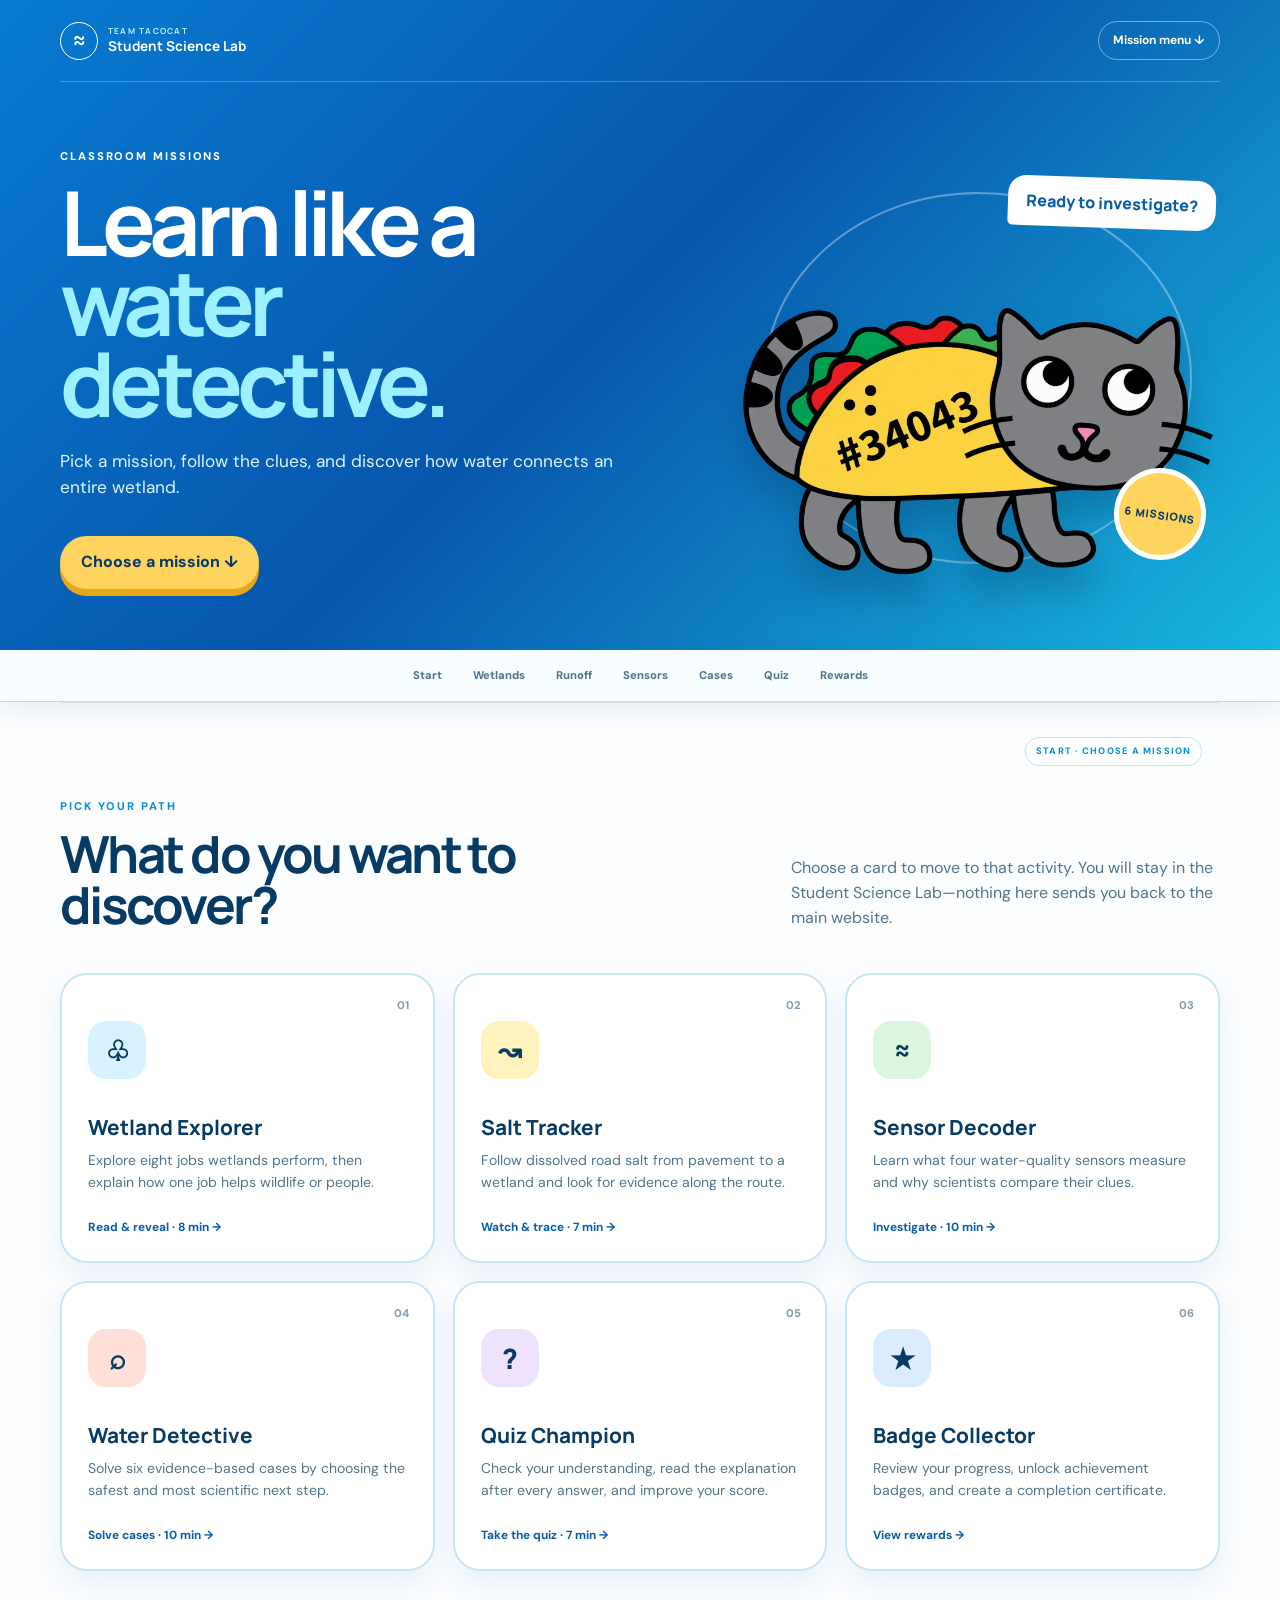
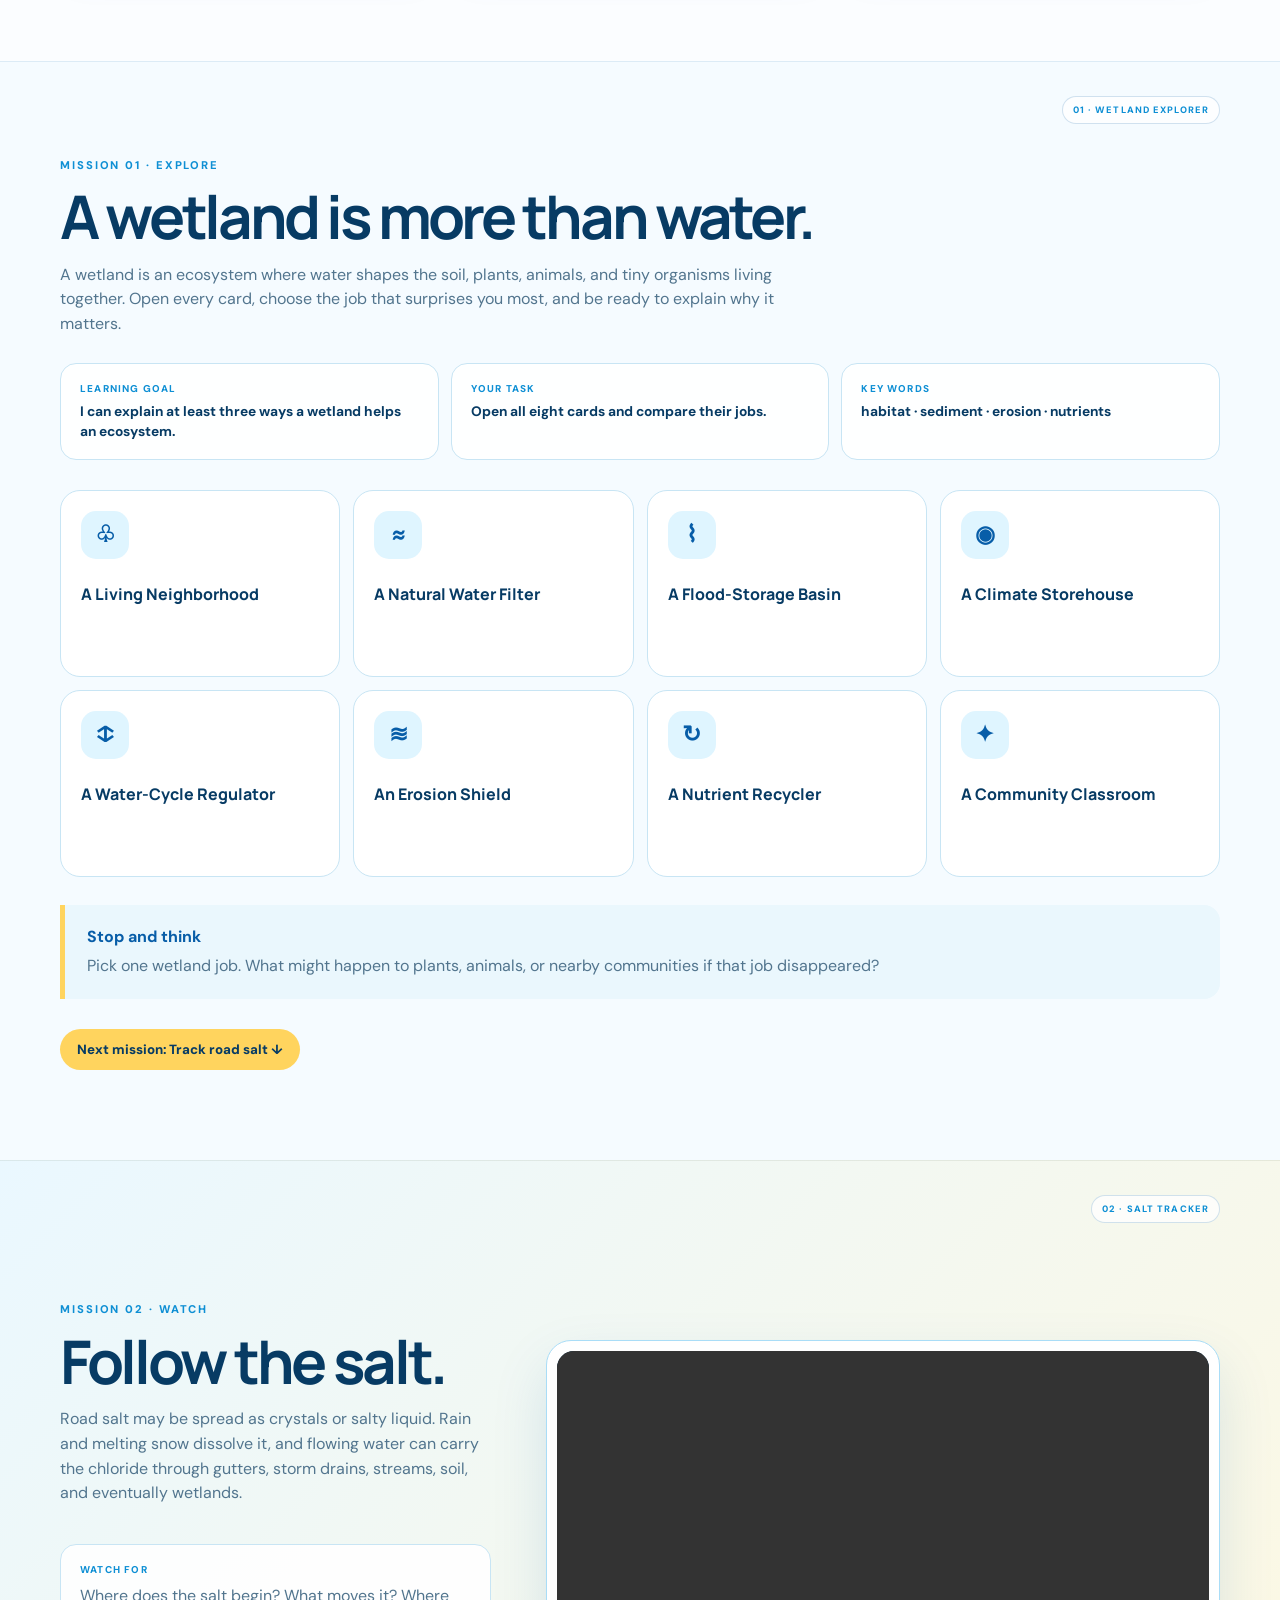
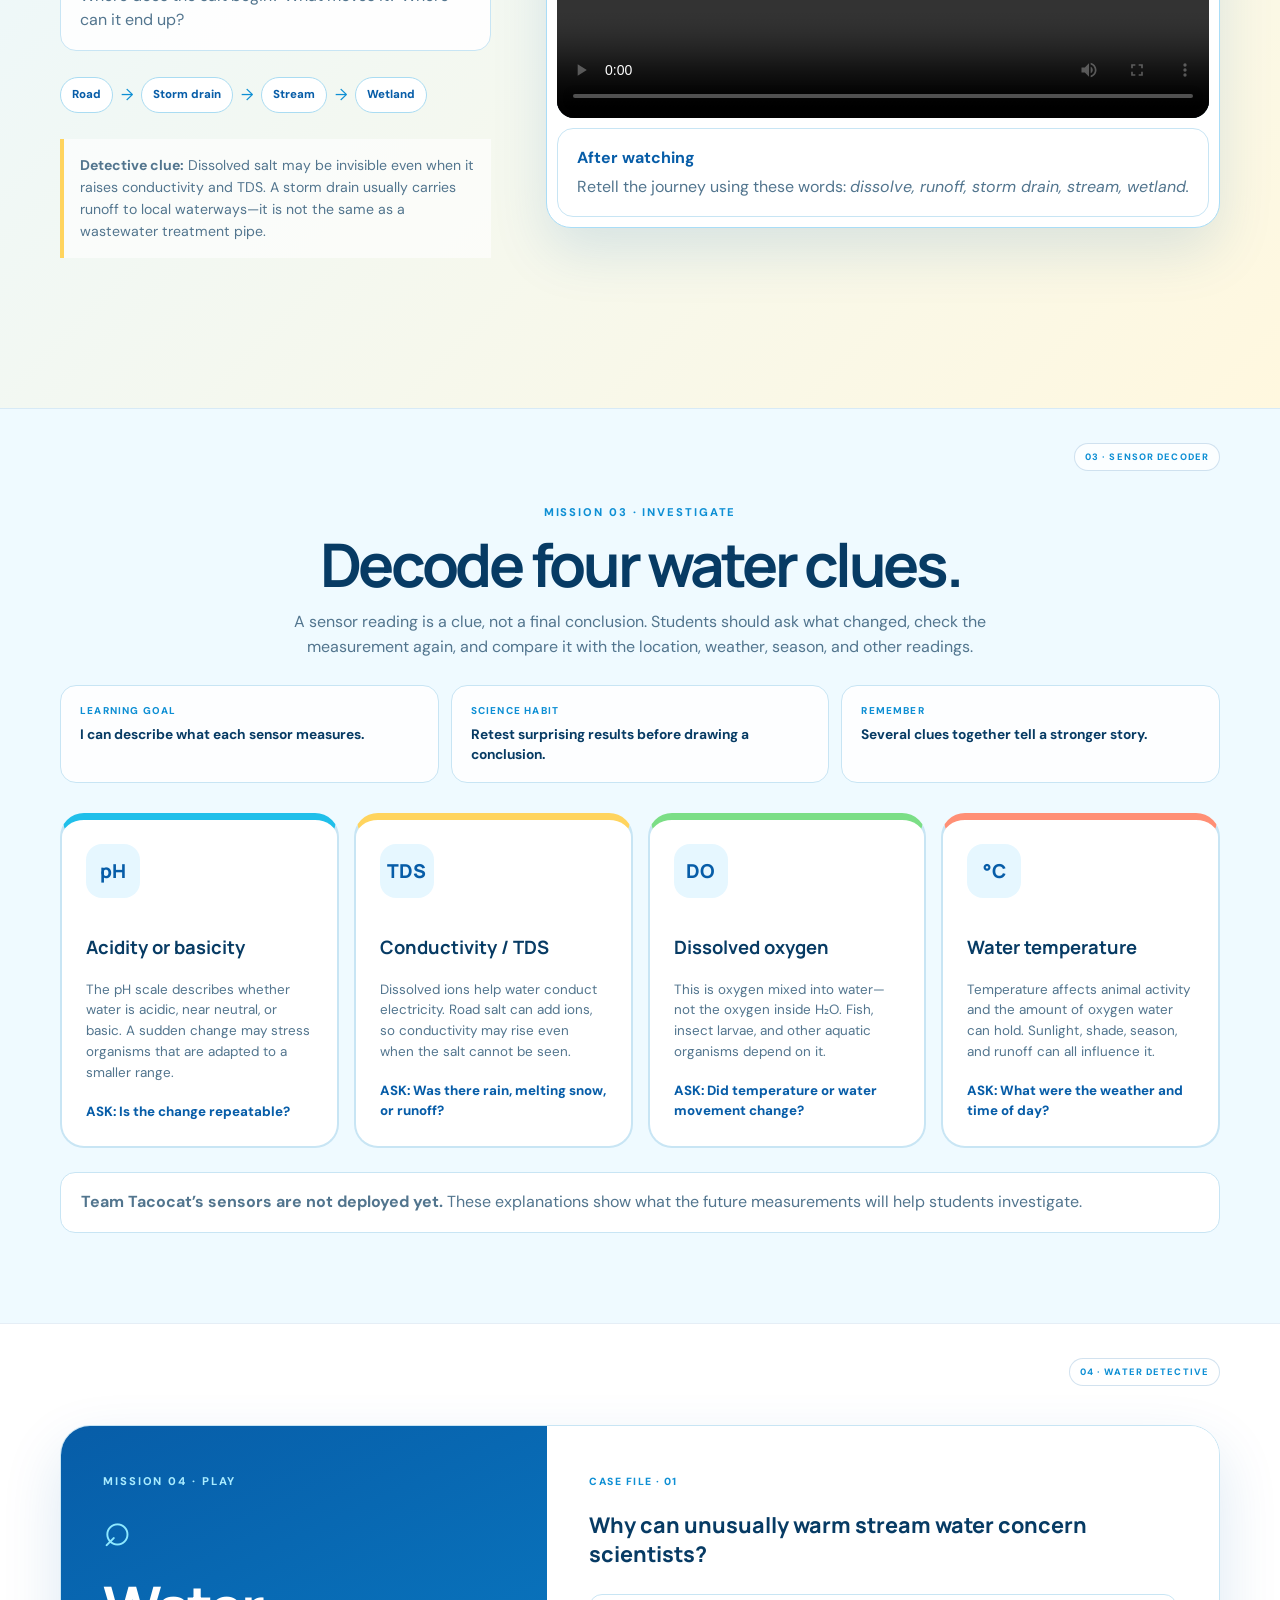
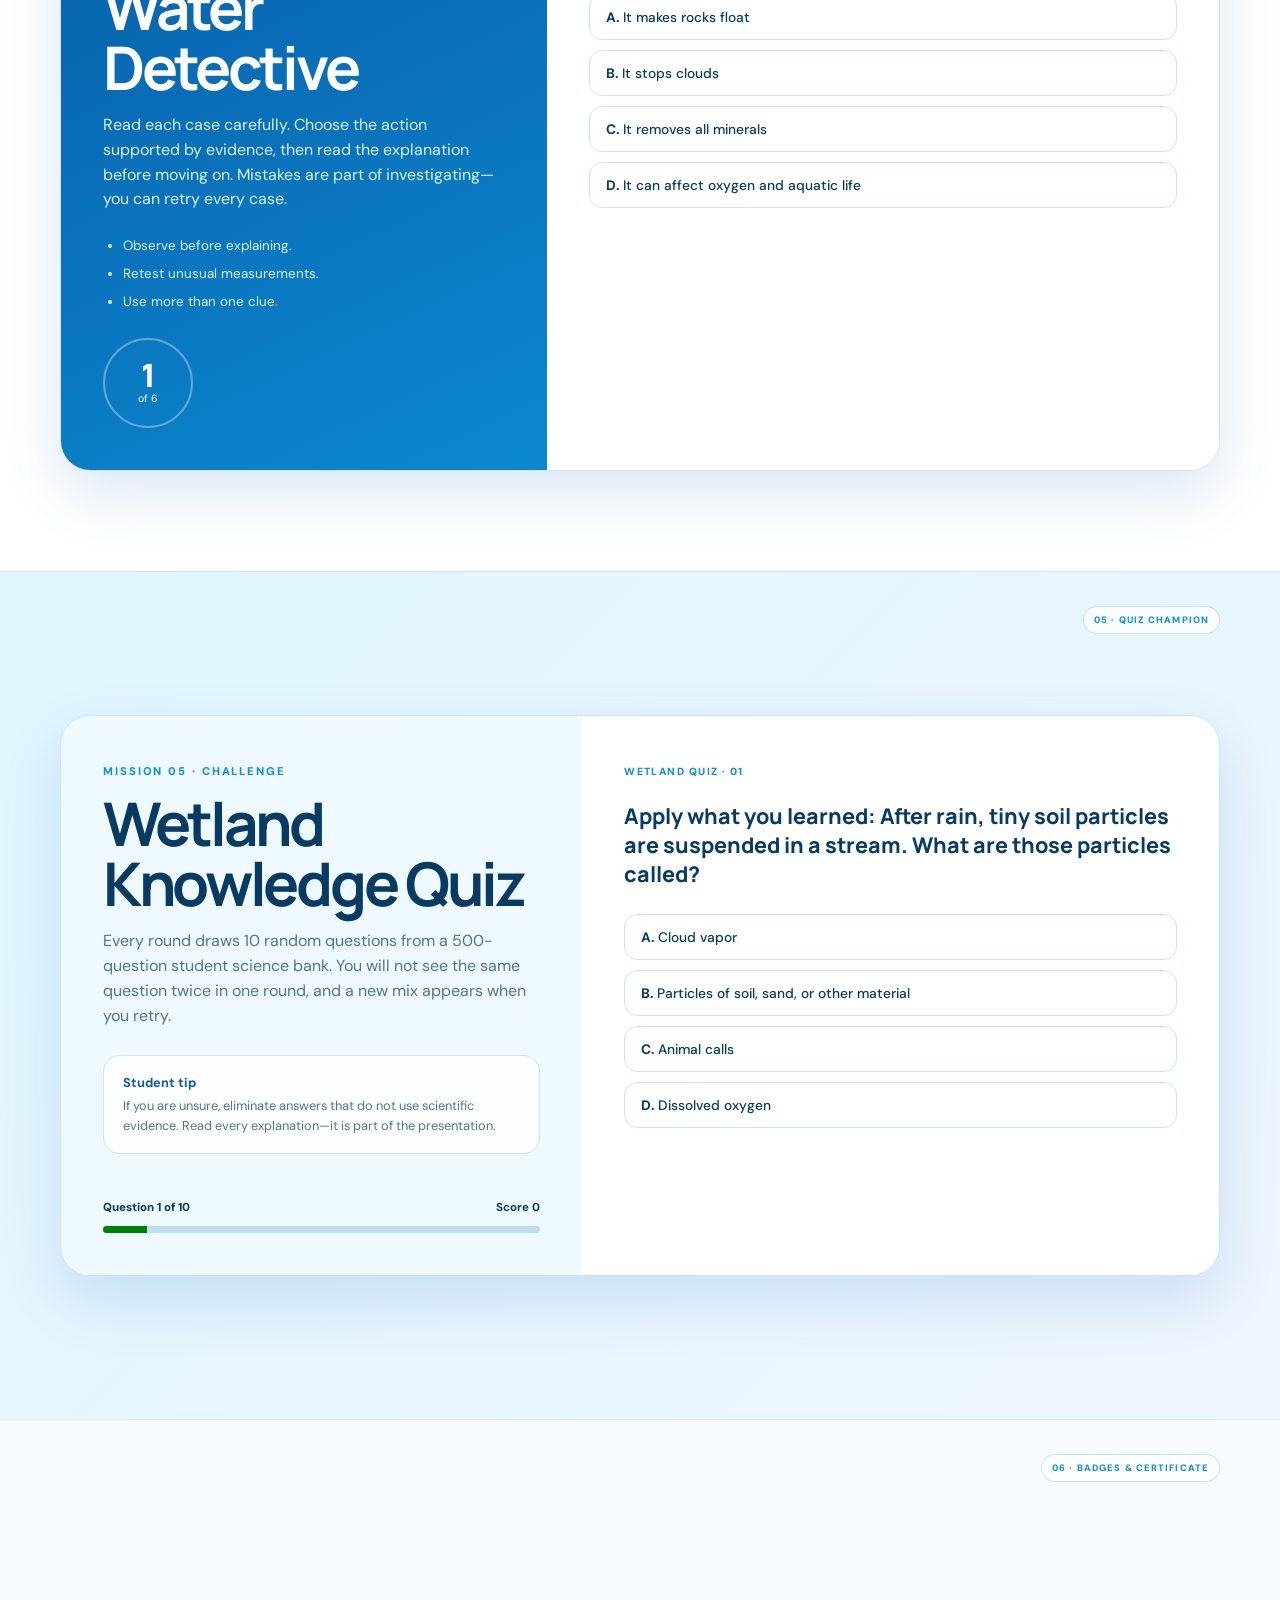
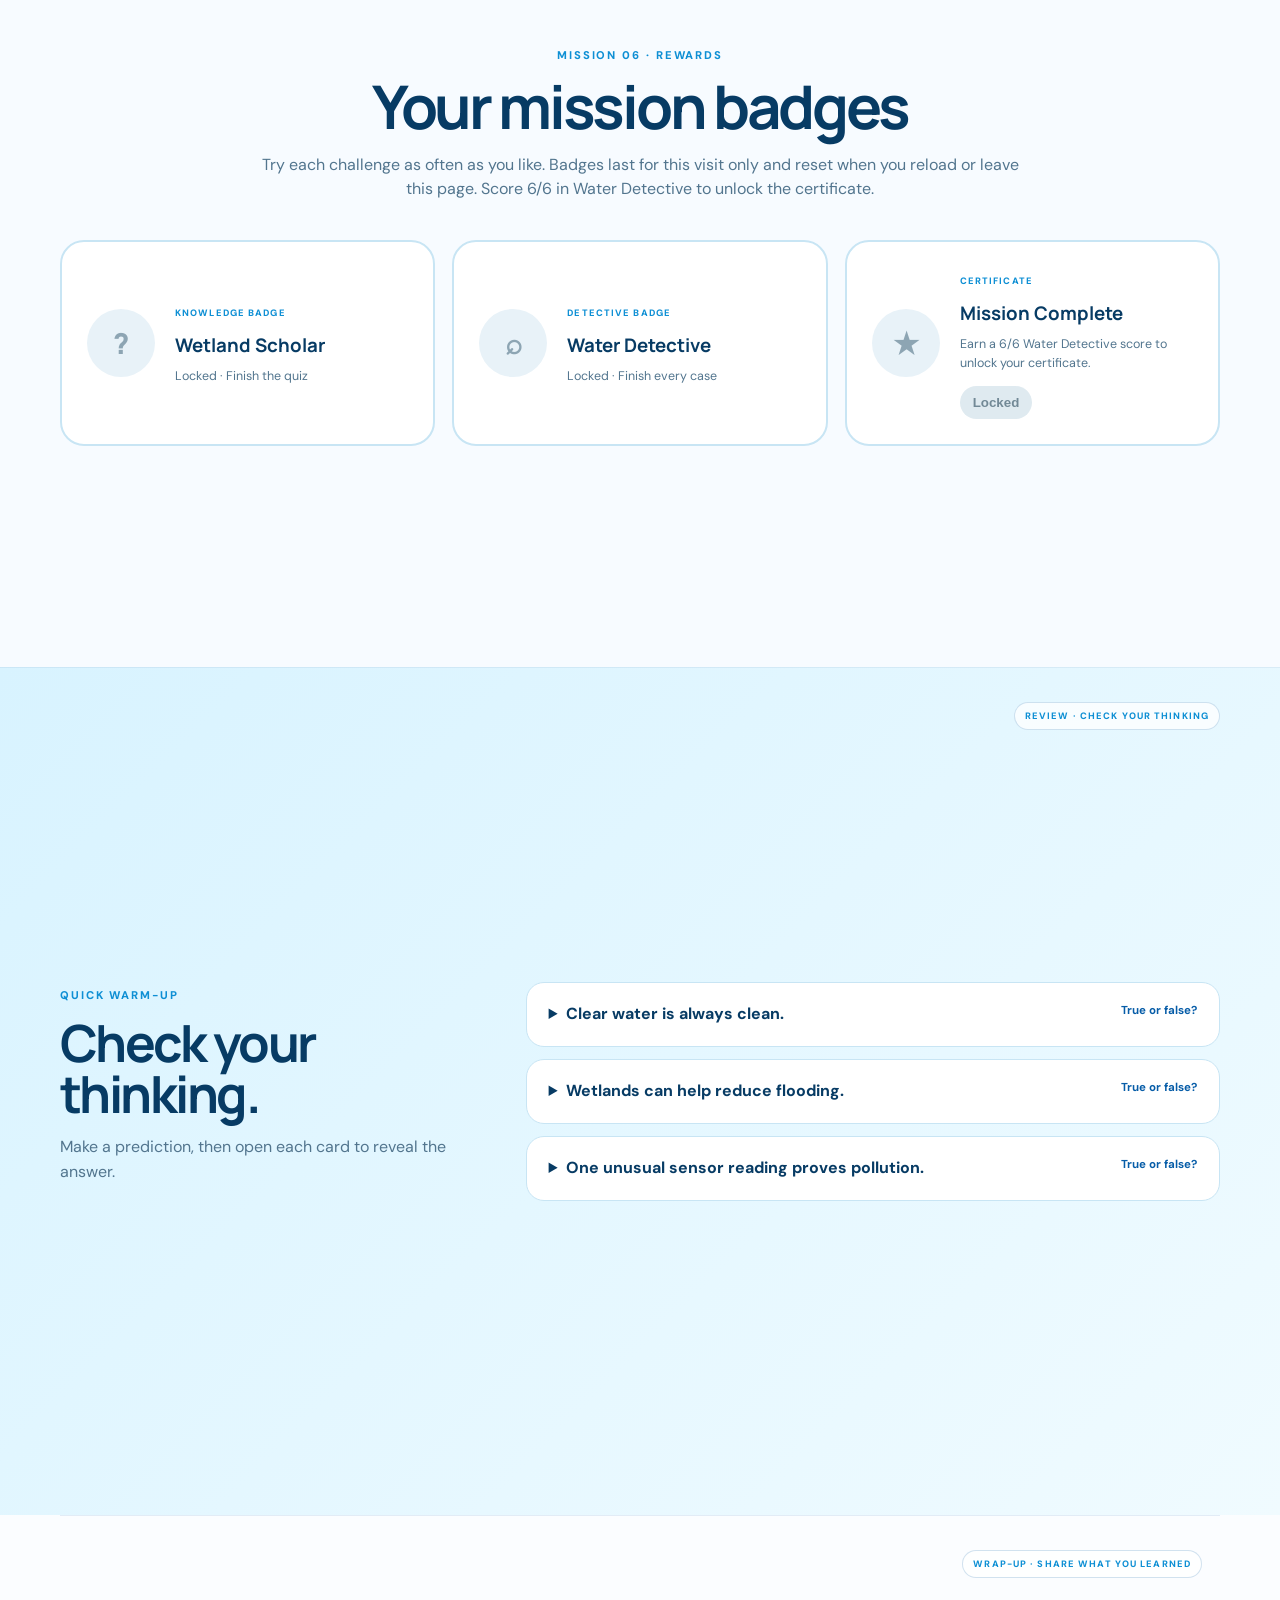
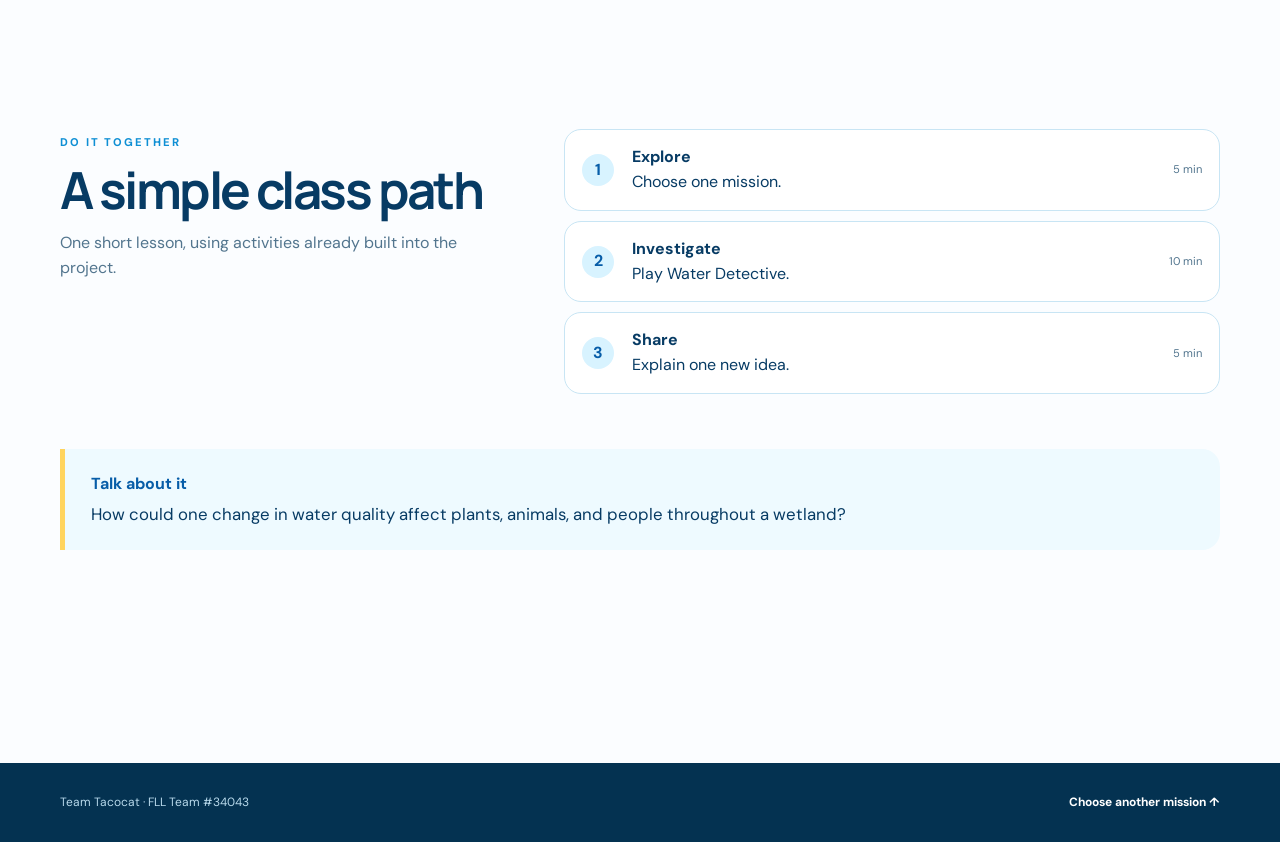
==== commit d95e76f2: "Keep quiz achievements only for current visit" ====
--- a/classroom.html
+++ b/classroom.html
@@ -92,7 +92,7 @@
     </section>
 
     <section class="lesson badge-lesson presentation-panel" id="mission-badges" data-slide="06 · BADGES &amp; CERTIFICATE" aria-labelledby="badges-title">
-      <div class="wrap"><div class="lesson-head centered"><span>MISSION 06 · REWARDS</span><h2 id="badges-title">Your mission badges</h2><p>Progress is saved on this device. Complete each challenge to earn its badge, and score 6/6 in Water Detective to unlock the certificate.</p></div><div class="badge-grid">
+      <div class="wrap"><div class="lesson-head centered"><span>MISSION 06 · REWARDS</span><h2 id="badges-title">Your mission badges</h2><p>Try each challenge as often as you like. Badges last for this visit only and reset when you reload or leave this page. Score 6/6 in Water Detective to unlock the certificate.</p></div><div class="badge-grid">
         <article data-class-achievement="knowledge"><span aria-hidden="true">?</span><div><small>KNOWLEDGE BADGE</small><h3>Wetland Scholar</h3><p class="badge-status">Locked · Finish the quiz</p></div></article>
         <article data-class-achievement="detective"><span aria-hidden="true">⌕</span><div><small>DETECTIVE BADGE</small><h3>Water Detective</h3><p class="badge-status">Locked · Finish every case</p></div></article>
         <article class="certificate-card"><span aria-hidden="true">★</span><div><small>CERTIFICATE</small><h3>Mission Complete</h3><p id="class-certificate-status">Earn a 6/6 Water Detective score to unlock your certificate.</p><button id="class-open-certificate" type="button" disabled>Locked</button></div></article>
@@ -121,6 +121,6 @@
 
   <footer><div class="wrap"><span>Team Tacocat · FLL Team #34043</span><a href="#missions">Choose another mission ↑</a></div></footer>
   <script src="question-bank.js?v=2"></script>
-  <script src="classroom.js?v=6"></script>
+  <script src="classroom.js?v=7"></script>
 </body>
 </html>
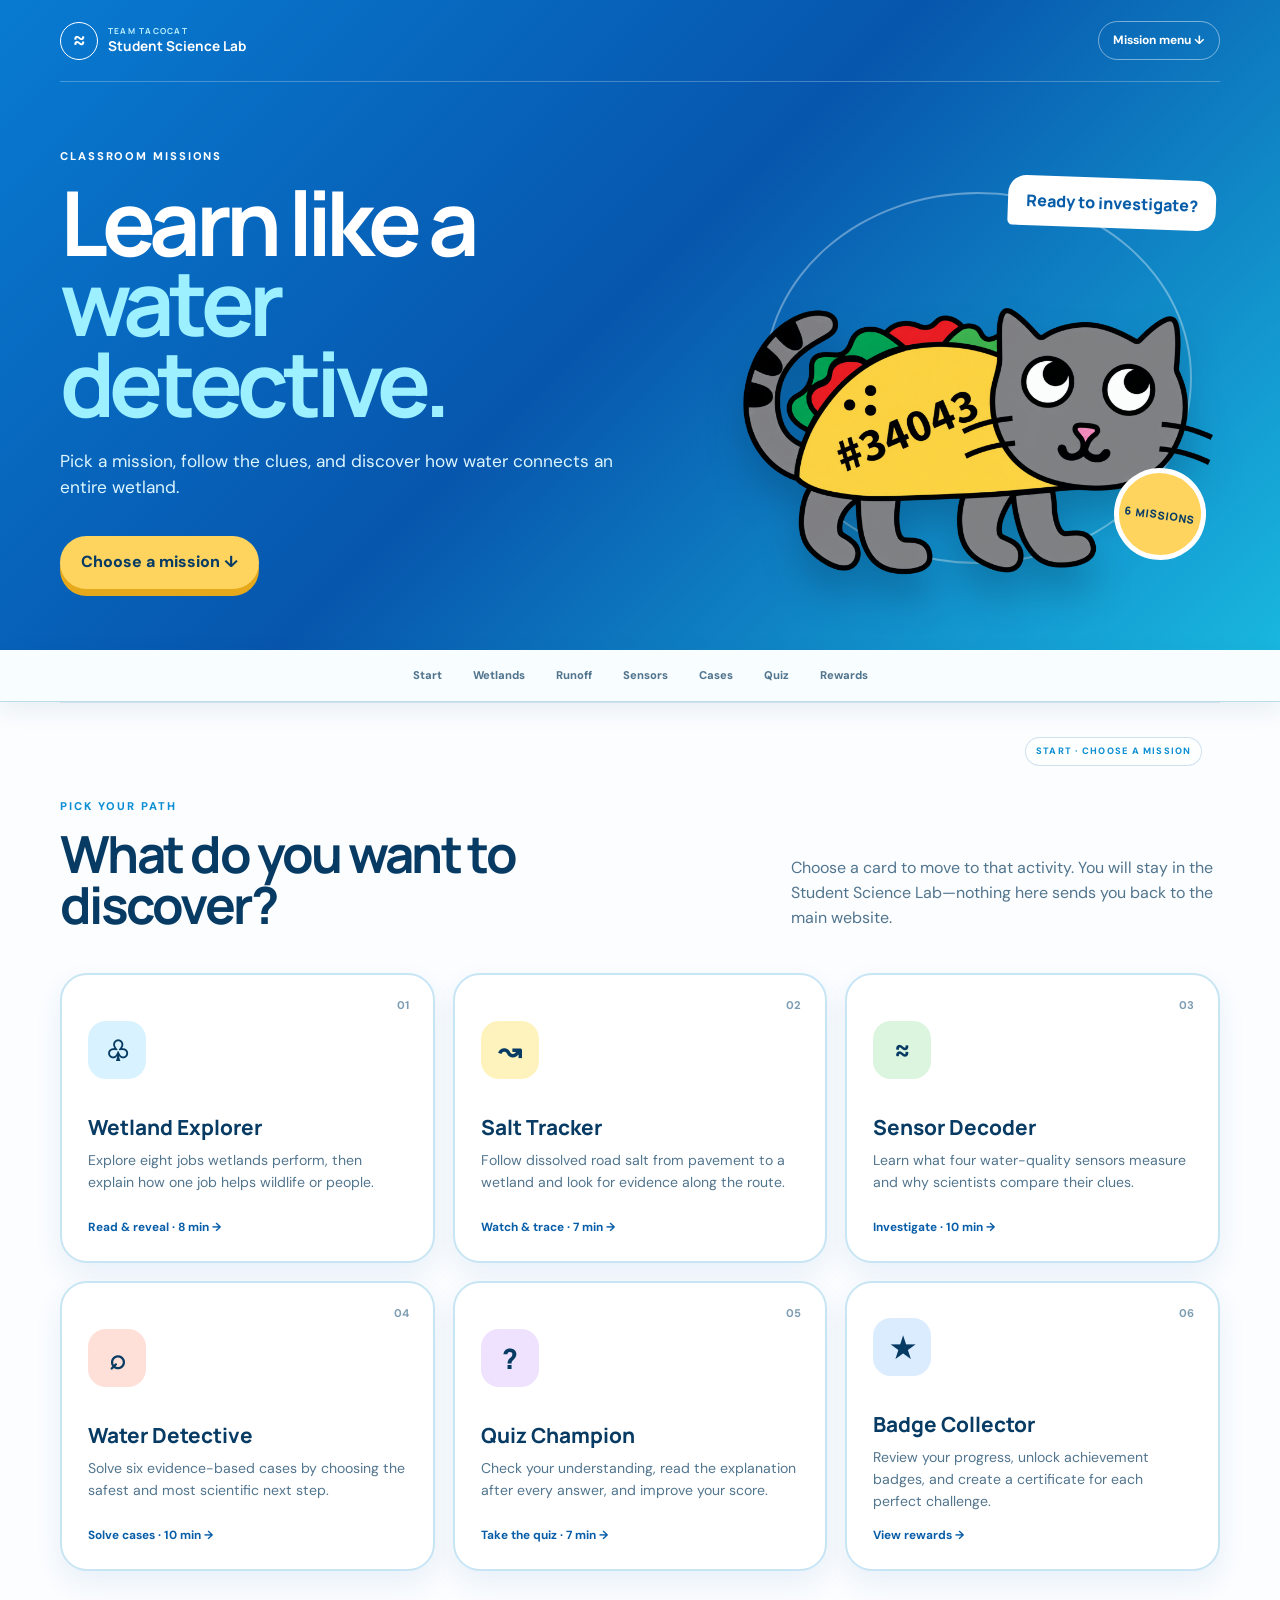
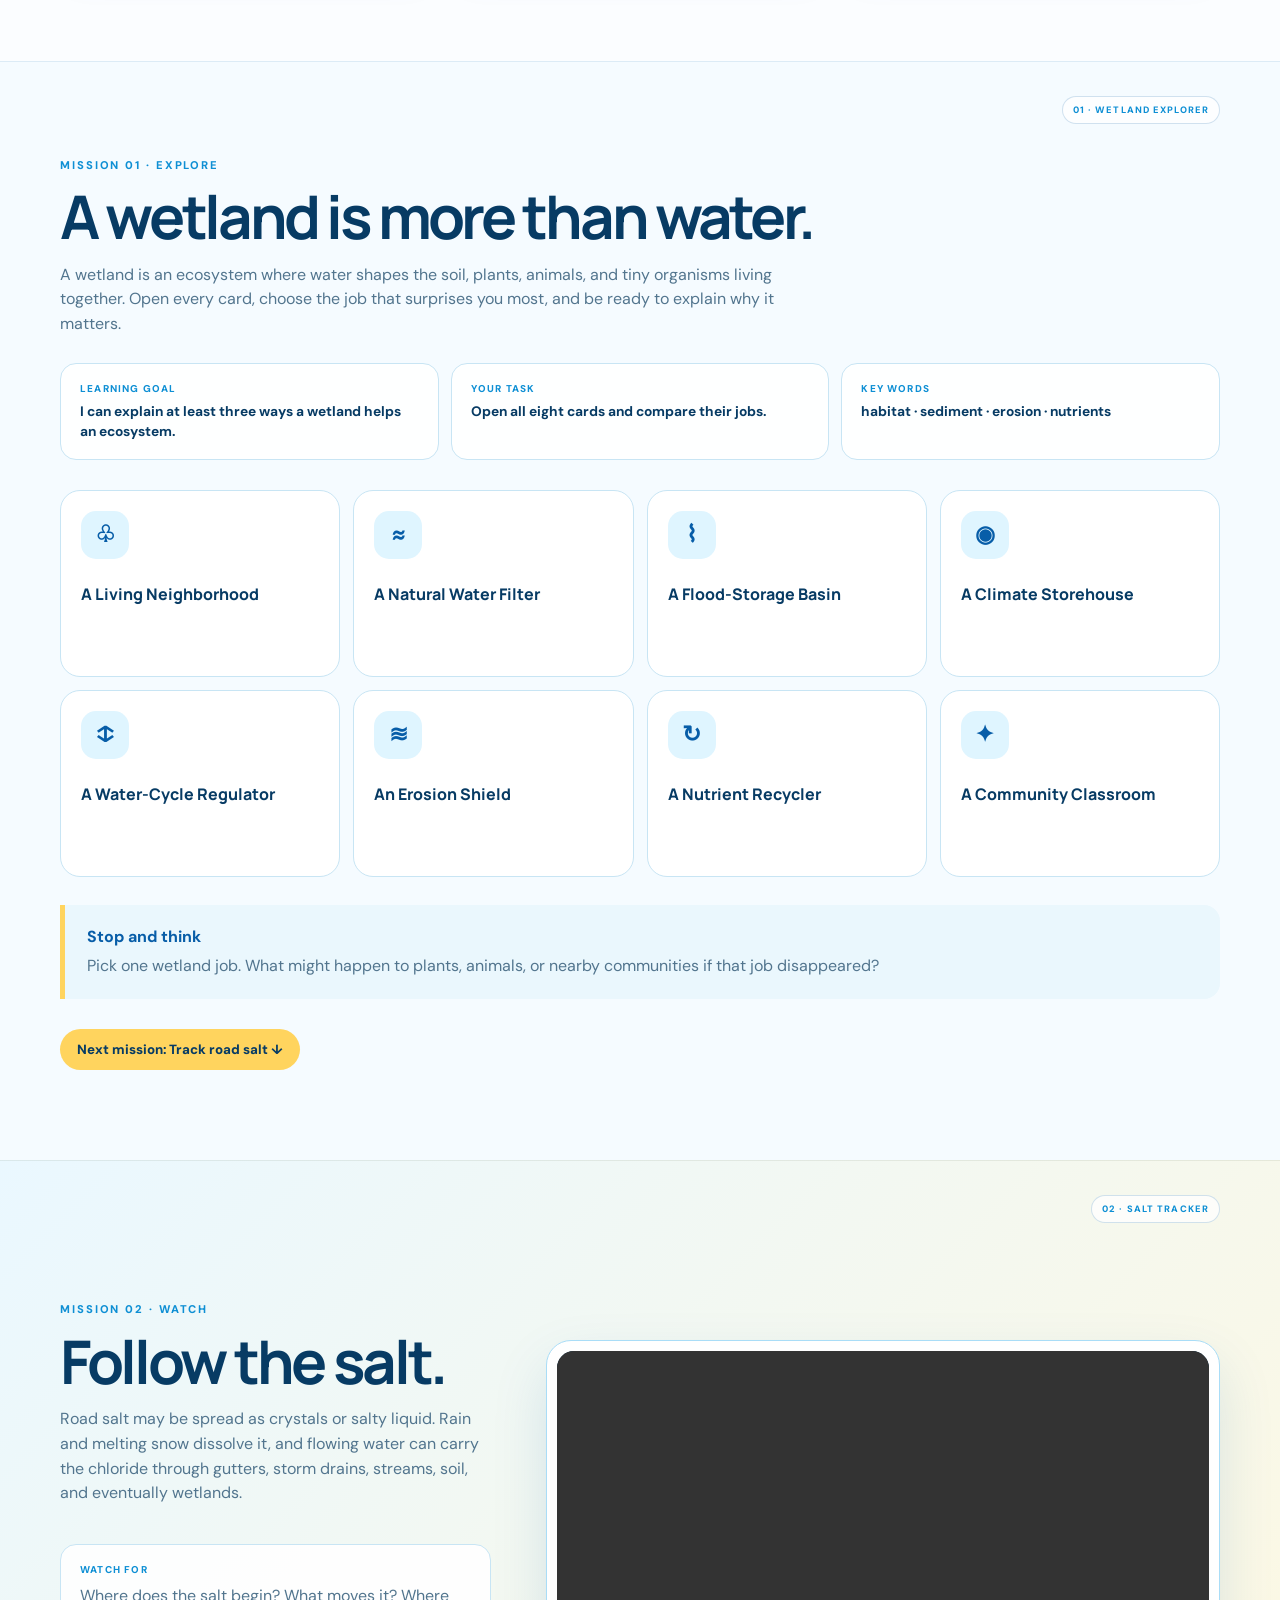
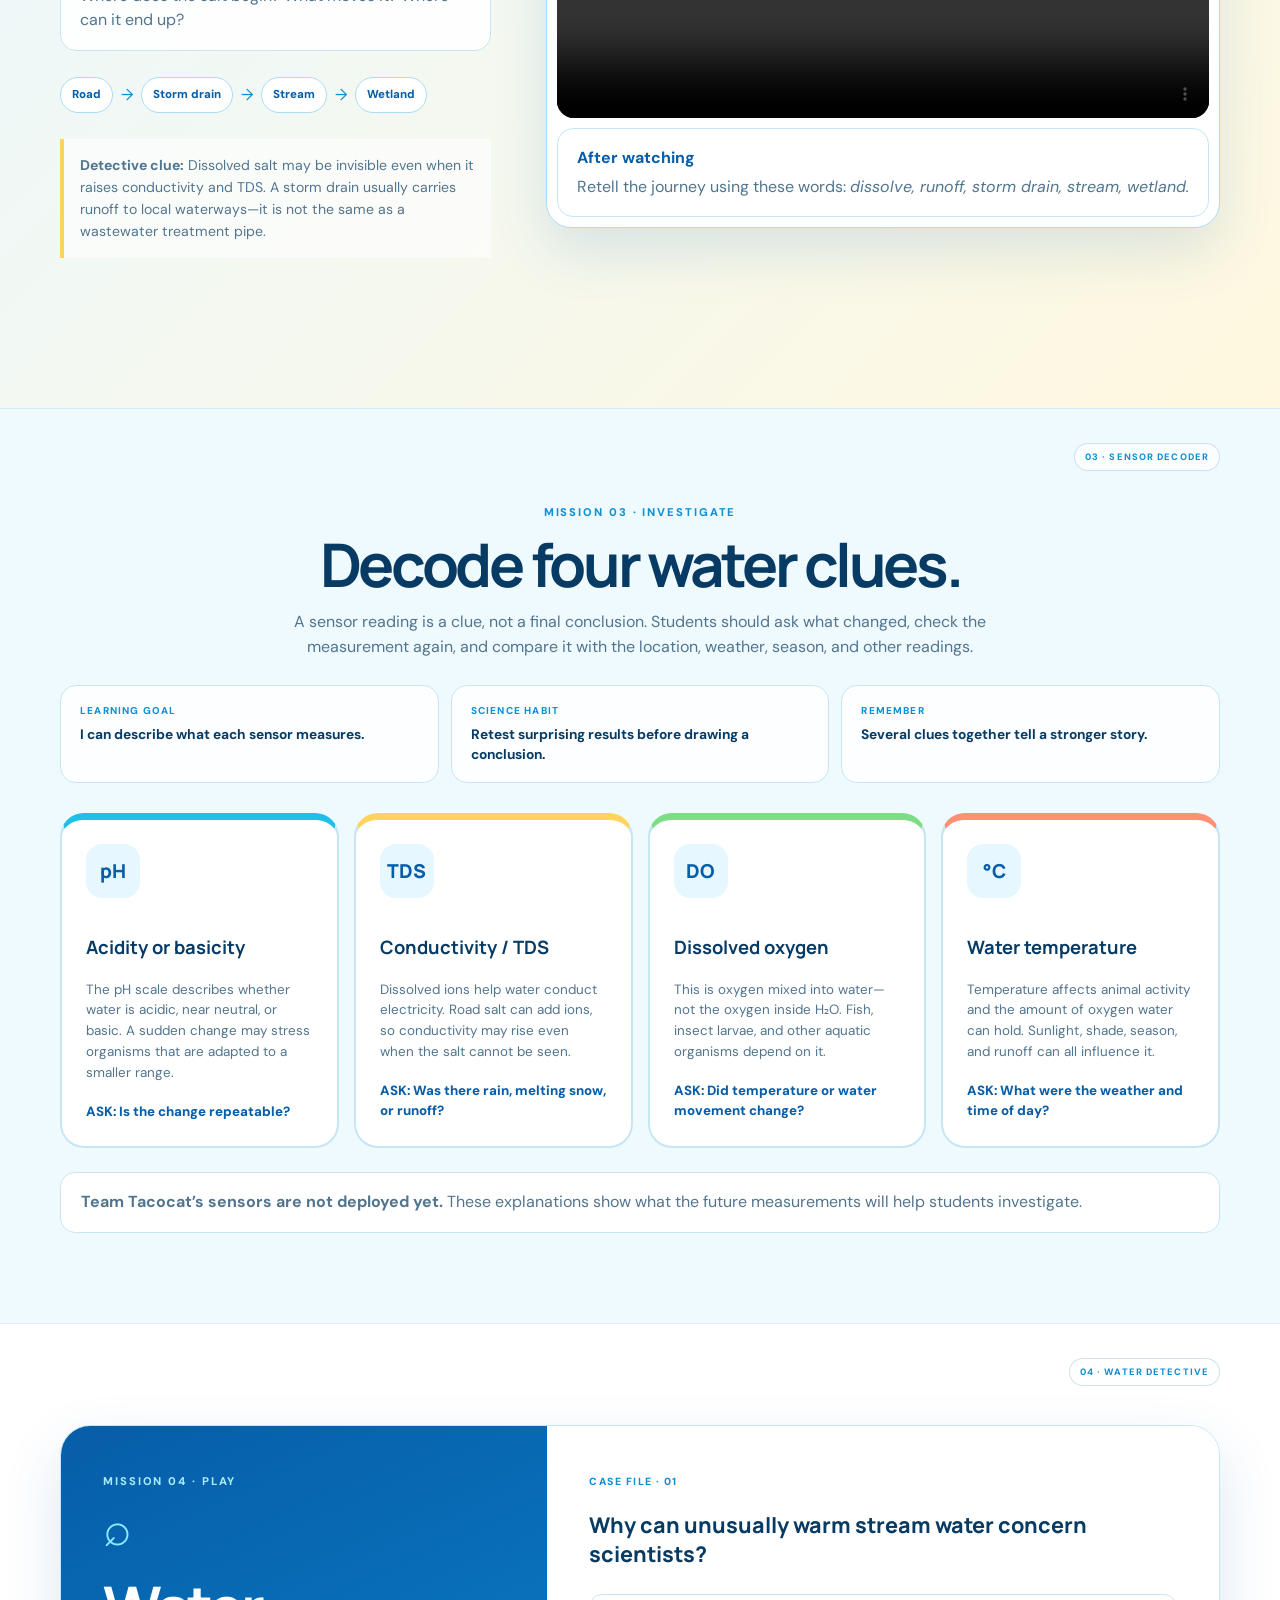
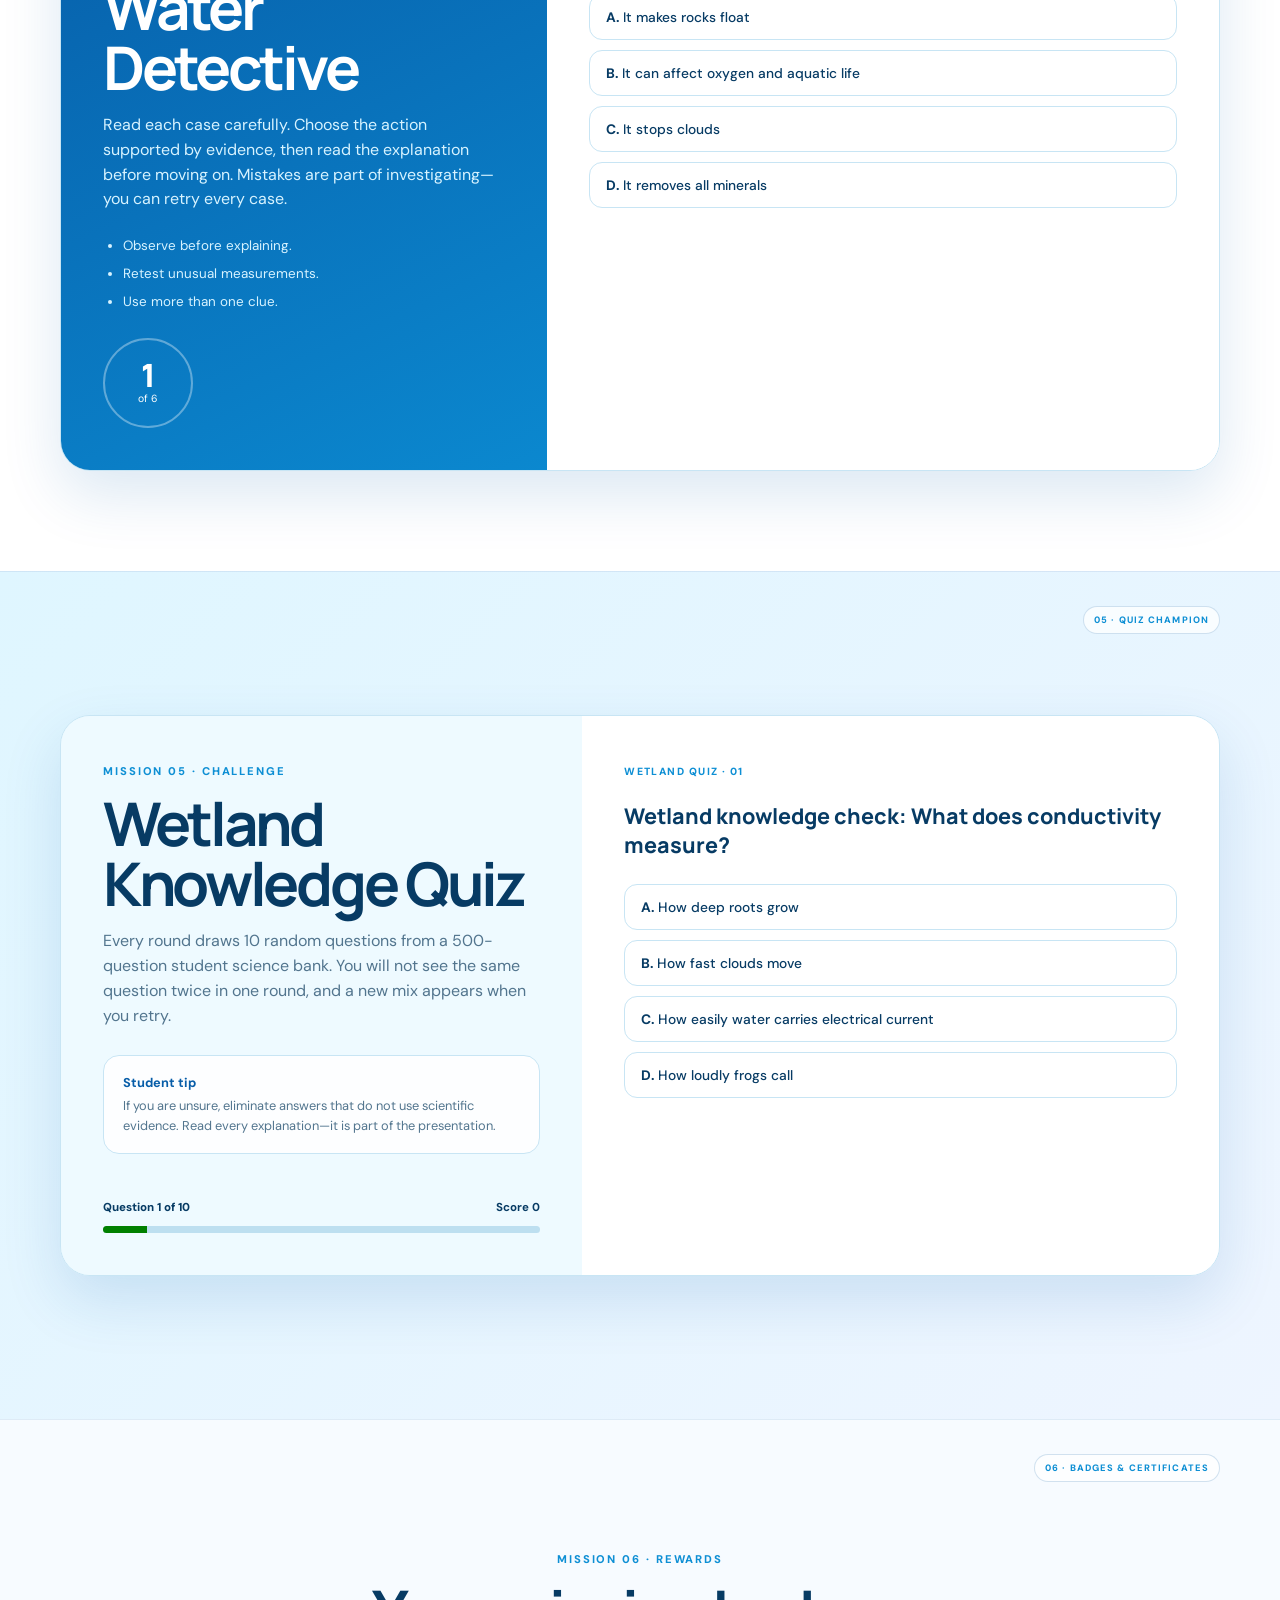
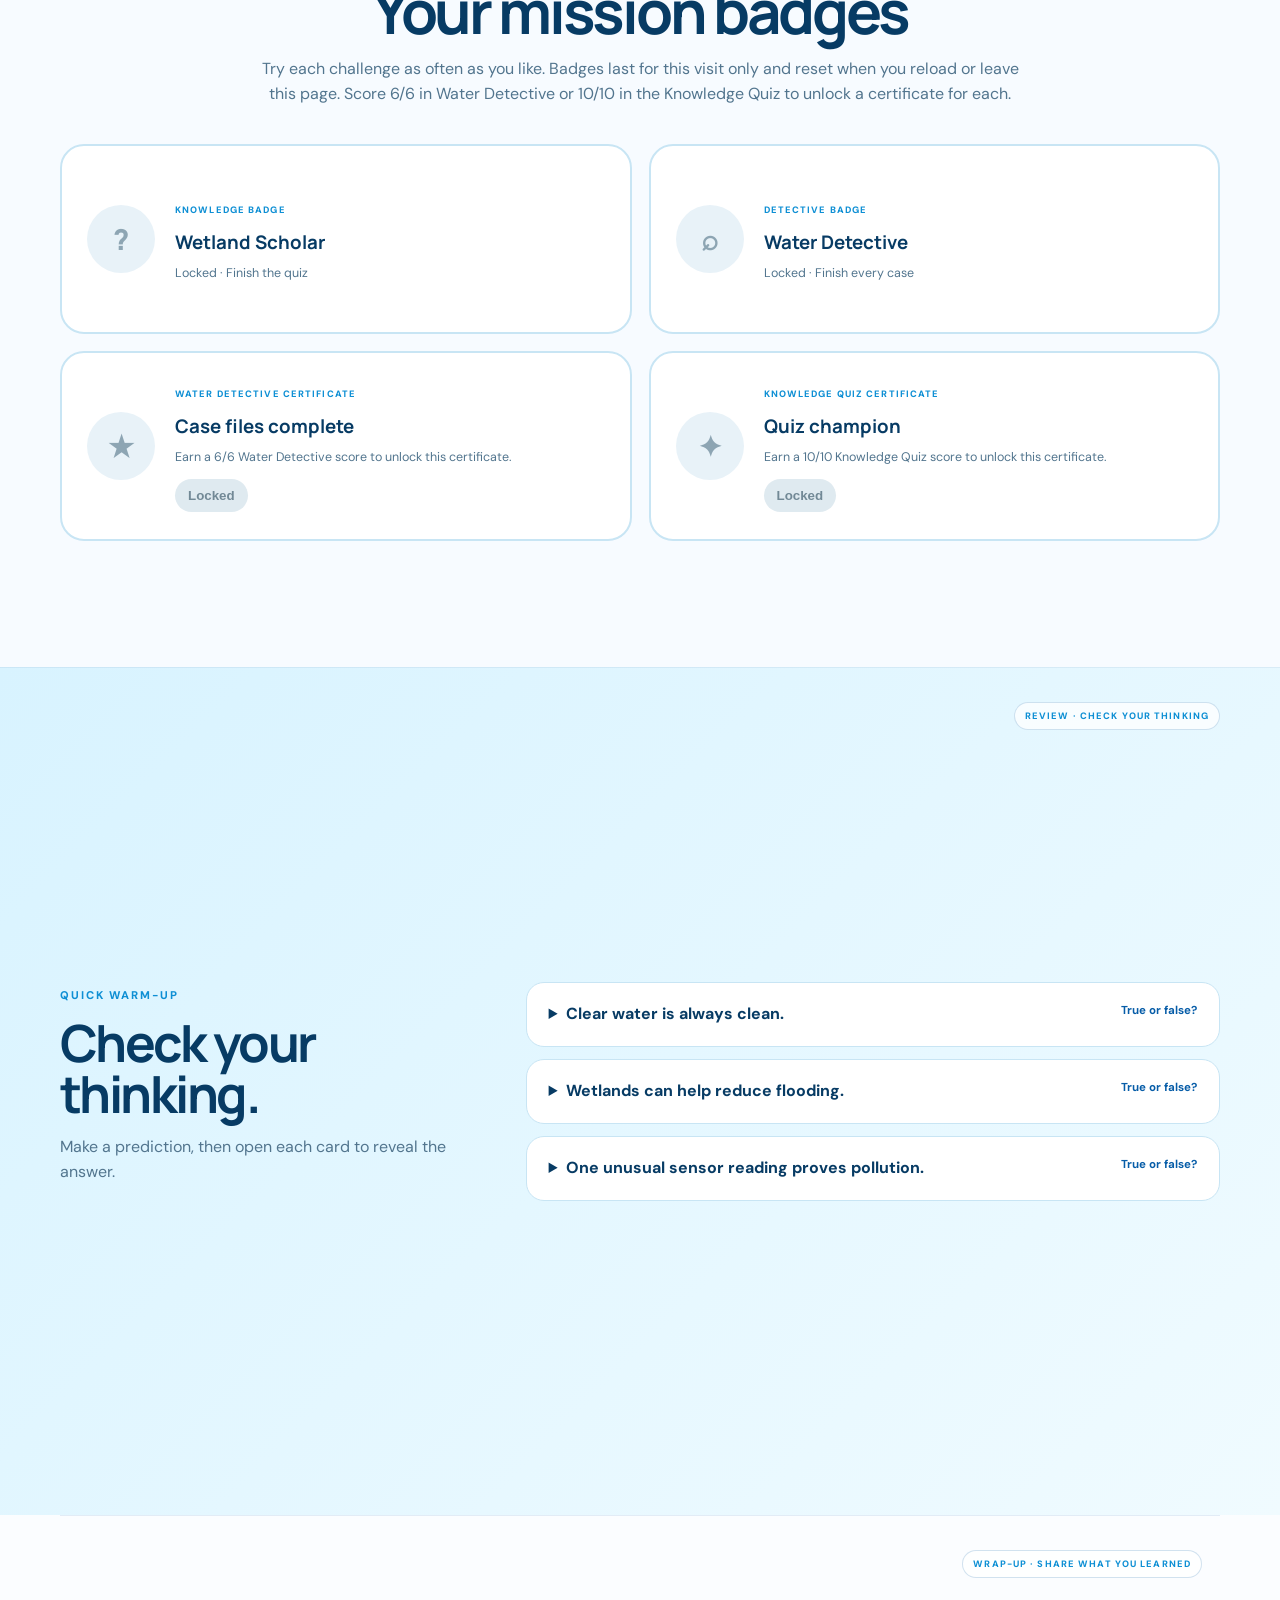
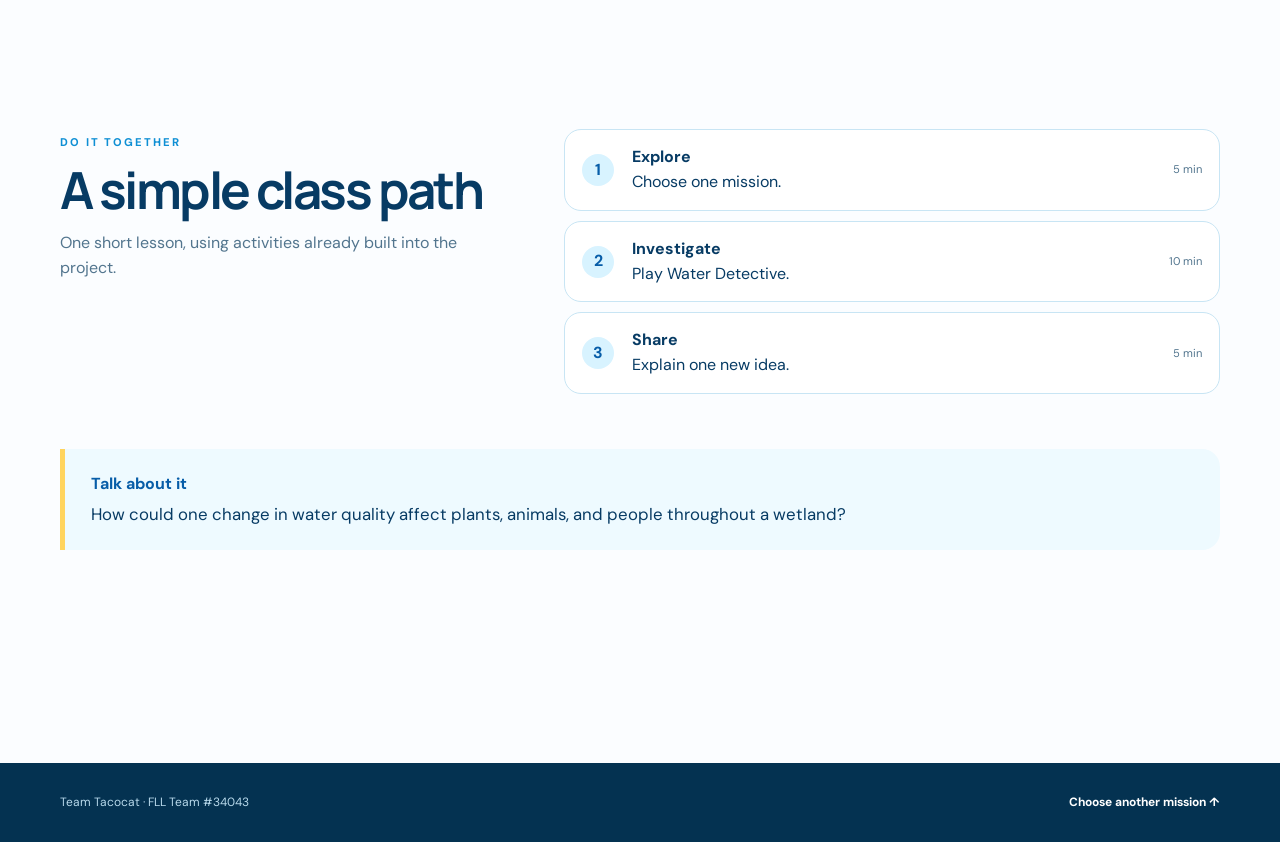
==== commit 36bb0d1b: "Add separate detective and quiz certificates" ====
--- a/classroom.html
+++ b/classroom.html
@@ -11,7 +11,7 @@
   <link href="https://fonts.googleapis.com/css2?family=DM+Sans:wght@400;500;600;700&family=Manrope:wght@600;700;800&display=swap" rel="stylesheet">
   <link rel="icon" type="image/png" href="assets/pwa-icon-192.png">
   <link rel="manifest" href="manifest.webmanifest">
-  <link rel="stylesheet" href="classroom.css?v=5">
+  <link rel="stylesheet" href="classroom.css?v=6">
 </head>
 <body>
   <a class="skip" href="#missions">Skip to missions</a>
@@ -48,7 +48,7 @@
         <button class="mission green" type="button" data-mission="mission-sensors"><b>03</b><span class="mission-icon" aria-hidden="true">≈</span><span class="mission-title">Sensor Decoder</span><span class="mission-description">Learn what four water-quality sensors measure and why scientists compare their clues.</span><strong>Investigate · 10 min →</strong></button>
         <button class="mission coral" type="button" data-mission="mission-detective"><b>04</b><span class="mission-icon" aria-hidden="true">⌕</span><span class="mission-title">Water Detective</span><span class="mission-description">Solve six evidence-based cases by choosing the safest and most scientific next step.</span><strong>Solve cases · 10 min →</strong></button>
         <button class="mission purple" type="button" data-mission="mission-quiz"><b>05</b><span class="mission-icon" aria-hidden="true">?</span><span class="mission-title">Quiz Champion</span><span class="mission-description">Check your understanding, read the explanation after every answer, and improve your score.</span><strong>Take the quiz · 7 min →</strong></button>
-        <button class="mission sky" type="button" data-mission="mission-badges"><b>06</b><span class="mission-icon" aria-hidden="true">★</span><span class="mission-title">Badge Collector</span><span class="mission-description">Review your progress, unlock achievement badges, and create a completion certificate.</span><strong>View rewards →</strong></button>
+        <button class="mission sky" type="button" data-mission="mission-badges"><b>06</b><span class="mission-icon" aria-hidden="true">★</span><span class="mission-title">Badge Collector</span><span class="mission-description">Review your progress, unlock achievement badges, and create a certificate for each perfect challenge.</span><strong>View rewards →</strong></button>
       </div>
     </section>
 
@@ -91,11 +91,12 @@
       <div class="wrap quiz-layout"><div class="quiz-intro"><span>MISSION 05 · CHALLENGE</span><h2 id="quiz-title">Wetland Knowledge Quiz</h2><p>Every round draws 10 random questions from a 500-question student science bank. You will not see the same question twice in one round, and a new mix appears when you retry.</p><div class="quiz-tip"><strong>Student tip</strong><span>If you are unsure, eliminate answers that do not use scientific evidence. Read every explanation—it is part of the presentation.</span></div><div class="quiz-progress"><div><span id="class-quiz-label">Question 1 of 10</span><b id="class-quiz-score" aria-live="polite">Score 0</b></div><progress id="class-quiz-progress" aria-labelledby="class-quiz-label" max="10" value="1">1 of 10</progress></div></div><div class="challenge-card" id="class-knowledge-game"></div></div>
     </section>
 
-    <section class="lesson badge-lesson presentation-panel" id="mission-badges" data-slide="06 · BADGES &amp; CERTIFICATE" aria-labelledby="badges-title">
-      <div class="wrap"><div class="lesson-head centered"><span>MISSION 06 · REWARDS</span><h2 id="badges-title">Your mission badges</h2><p>Try each challenge as often as you like. Badges last for this visit only and reset when you reload or leave this page. Score 6/6 in Water Detective to unlock the certificate.</p></div><div class="badge-grid">
+    <section class="lesson badge-lesson presentation-panel" id="mission-badges" data-slide="06 · BADGES &amp; CERTIFICATES" aria-labelledby="badges-title">
+      <div class="wrap"><div class="lesson-head centered"><span>MISSION 06 · REWARDS</span><h2 id="badges-title">Your mission badges</h2><p>Try each challenge as often as you like. Badges last for this visit only and reset when you reload or leave this page. Score 6/6 in Water Detective or 10/10 in the Knowledge Quiz to unlock a certificate for each.</p></div><div class="badge-grid">
         <article data-class-achievement="knowledge"><span aria-hidden="true">?</span><div><small>KNOWLEDGE BADGE</small><h3>Wetland Scholar</h3><p class="badge-status">Locked · Finish the quiz</p></div></article>
         <article data-class-achievement="detective"><span aria-hidden="true">⌕</span><div><small>DETECTIVE BADGE</small><h3>Water Detective</h3><p class="badge-status">Locked · Finish every case</p></div></article>
-        <article class="certificate-card"><span aria-hidden="true">★</span><div><small>CERTIFICATE</small><h3>Mission Complete</h3><p id="class-certificate-status">Earn a 6/6 Water Detective score to unlock your certificate.</p><button id="class-open-certificate" type="button" disabled>Locked</button></div></article>
+        <article class="certificate-card" data-certificate="detective"><span aria-hidden="true">★</span><div><small>WATER DETECTIVE CERTIFICATE</small><h3>Case files complete</h3><p id="class-certificate-status-detective">Earn a 6/6 Water Detective score to unlock this certificate.</p><button id="class-open-certificate-detective" type="button" data-certificate="detective" disabled>Locked</button></div></article>
+        <article class="certificate-card" data-certificate="knowledge"><span aria-hidden="true">✦</span><div><small>KNOWLEDGE QUIZ CERTIFICATE</small><h3>Quiz champion</h3><p id="class-certificate-status-knowledge">Earn a 10/10 Knowledge Quiz score to unlock this certificate.</p><button id="class-open-certificate-knowledge" type="button" data-certificate="knowledge" disabled>Locked</button></div></article>
       </div></div>
     </section>
 
@@ -117,10 +118,10 @@
     </section>
   </main>
 
-  <dialog class="class-certificate" id="class-certificate" aria-labelledby="class-certificate-title"><div class="certificate-tools"><label>Name<input id="class-certificate-name" type="text" maxlength="60" autocomplete="name" placeholder="Enter your name"></label><button id="class-print-certificate" type="button" disabled>Print or save PDF</button><button class="class-certificate-close" type="button" aria-label="Close certificate">×</button></div><article><img src="assets/tacocat-right.png" alt=""><span>TEAM TACOCAT · FLL TEAM #34043</span><p>CERTIFICATE OF COMPLETION</p><h2 id="class-certificate-title">Great Swamp Water Detective</h2><small>This certificate is proudly presented to</small><strong id="class-certificate-recipient">Your Name</strong><p>for completing all six Water Detective cases and demonstrating careful observation and an understanding of water-quality clues.</p><div><span id="class-certificate-date"></span><b>6/6 CASES COMPLETE</b></div></article></dialog>
+  <dialog class="class-certificate" id="class-certificate" aria-labelledby="class-certificate-title"><div class="certificate-tools"><label>Name<input id="class-certificate-name" type="text" maxlength="60" autocomplete="name" placeholder="Enter your name"></label><button id="class-print-certificate" type="button" disabled>Print or save PDF</button><button class="class-certificate-close" type="button" aria-label="Close certificate">×</button></div><article><img src="assets/tacocat-right.png" alt=""><span>TEAM TACOCAT · FLL TEAM #34043</span><p>CERTIFICATE OF COMPLETION</p><h2 id="class-certificate-title">Great Swamp Water Detective</h2><small>This certificate is proudly presented to</small><strong id="class-certificate-recipient">Your Name</strong><p id="class-certificate-copy">for completing all six Water Detective cases and demonstrating careful observation and an understanding of water-quality clues.</p><div><span id="class-certificate-date"></span><b id="class-certificate-score">6/6 CASES COMPLETE</b></div></article></dialog>
 
   <footer><div class="wrap"><span>Team Tacocat · FLL Team #34043</span><a href="#missions">Choose another mission ↑</a></div></footer>
   <script src="question-bank.js?v=2"></script>
-  <script src="classroom.js?v=7"></script>
+  <script src="classroom.js?v=8"></script>
 </body>
 </html>
--- a/classroom.css
+++ b/classroom.css
@@ -541,7 +541,7 @@
 }
 .badge-grid {
   display: grid;
-  grid-template-columns: repeat(3, 1fr);
+  grid-template-columns: repeat(2, 1fr);
   gap: 17px;
 }
 .badge-grid article {
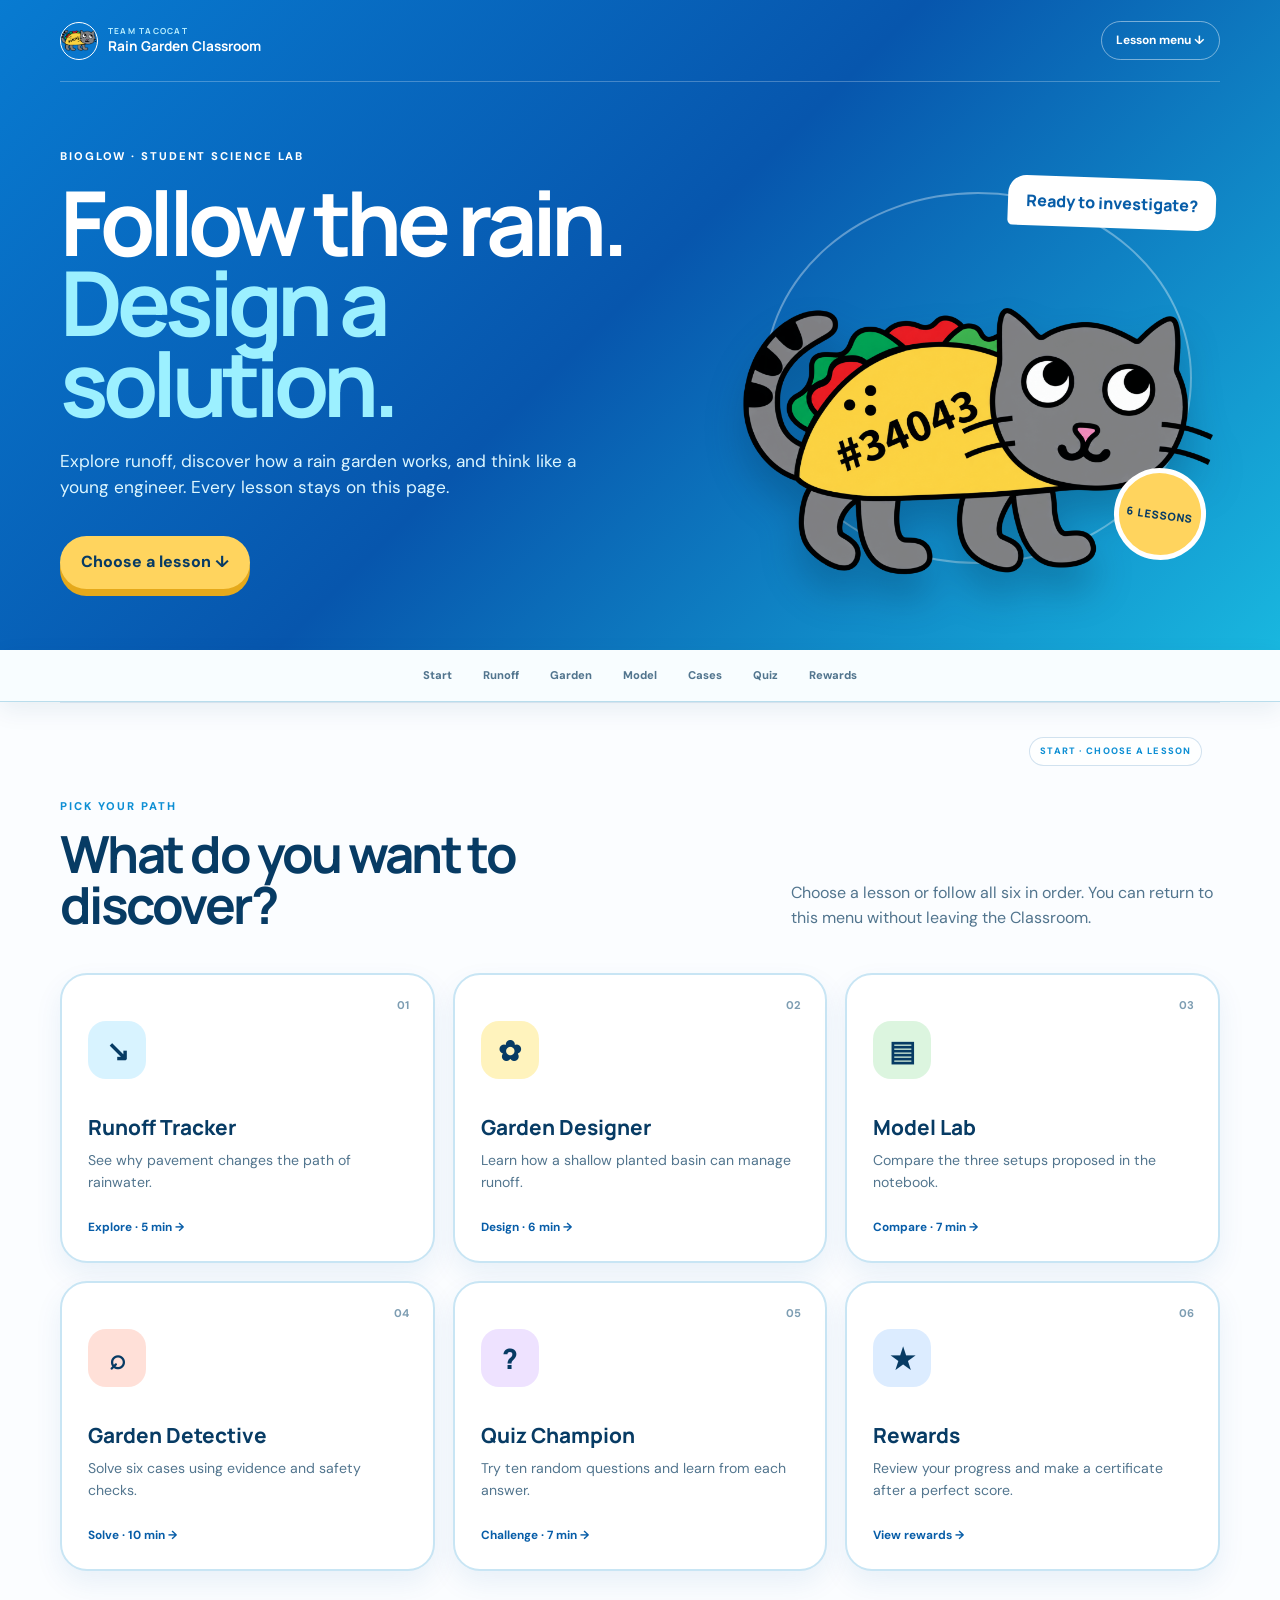
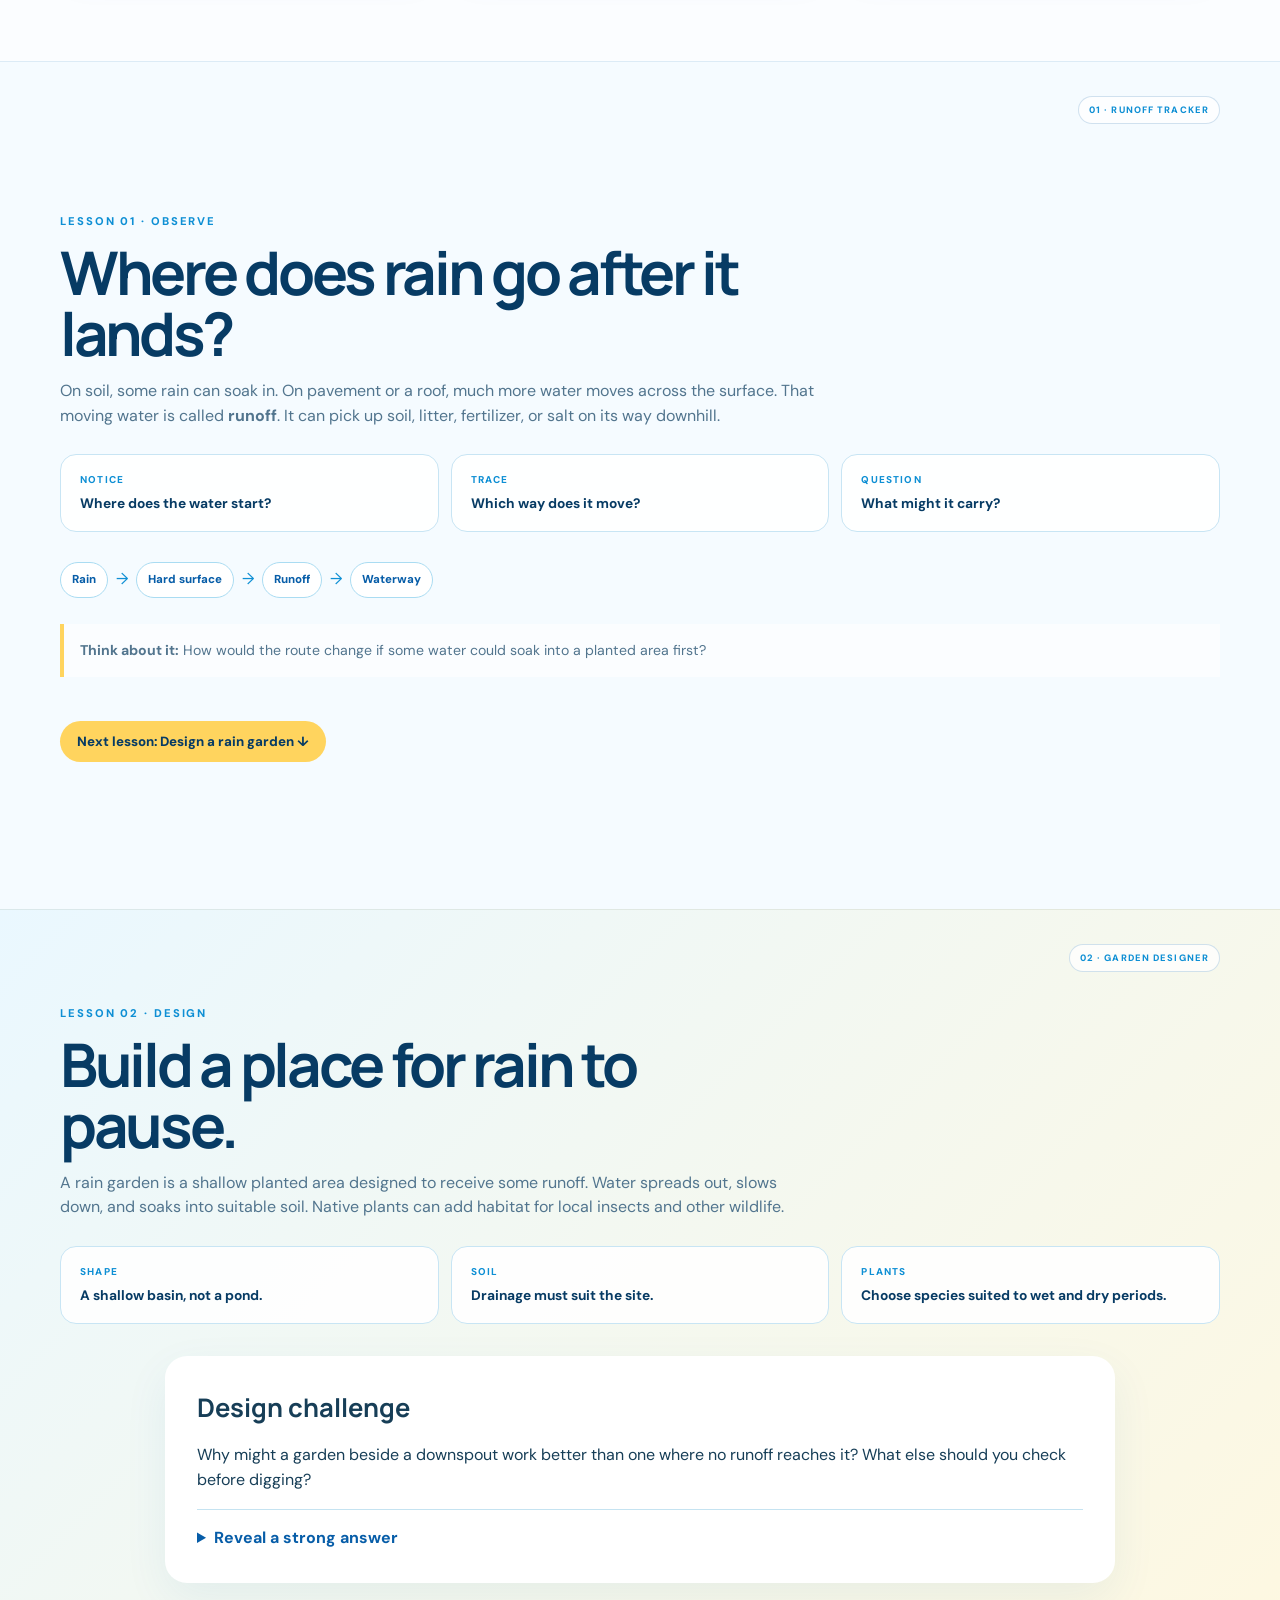
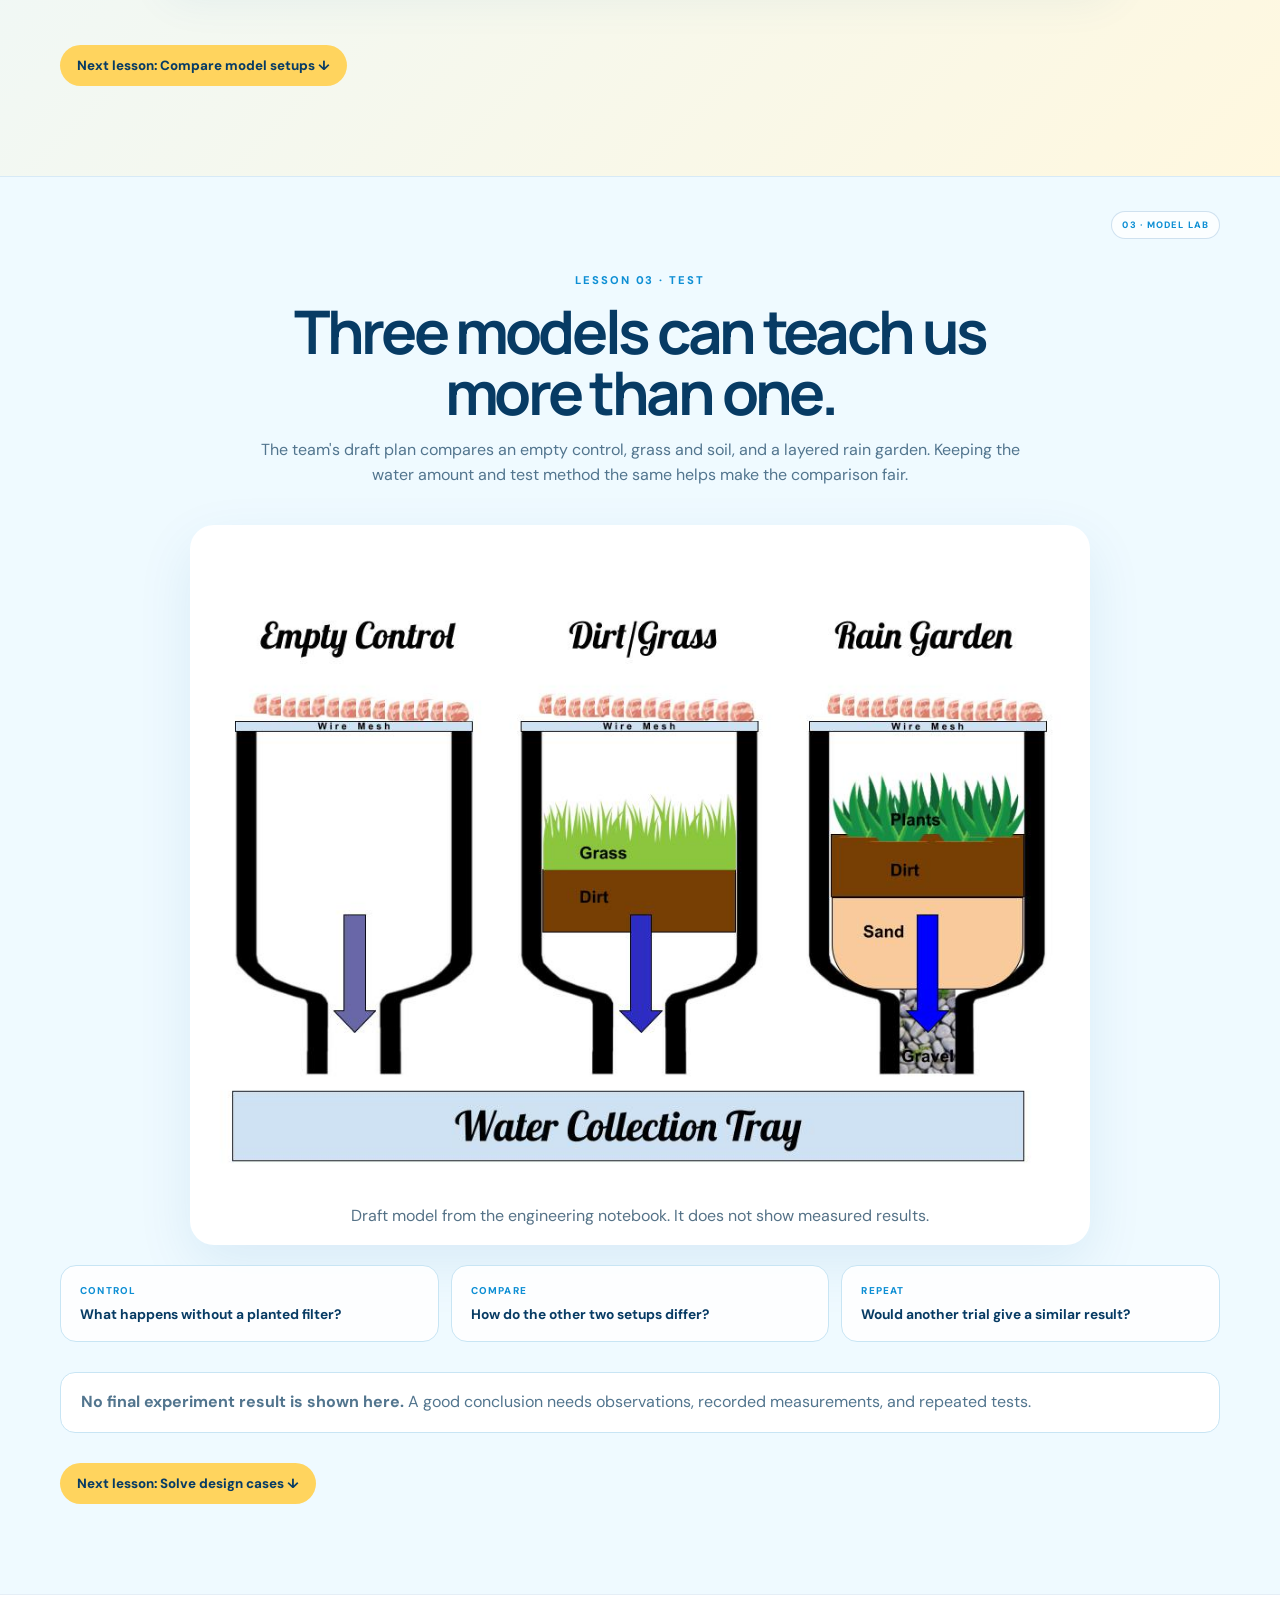
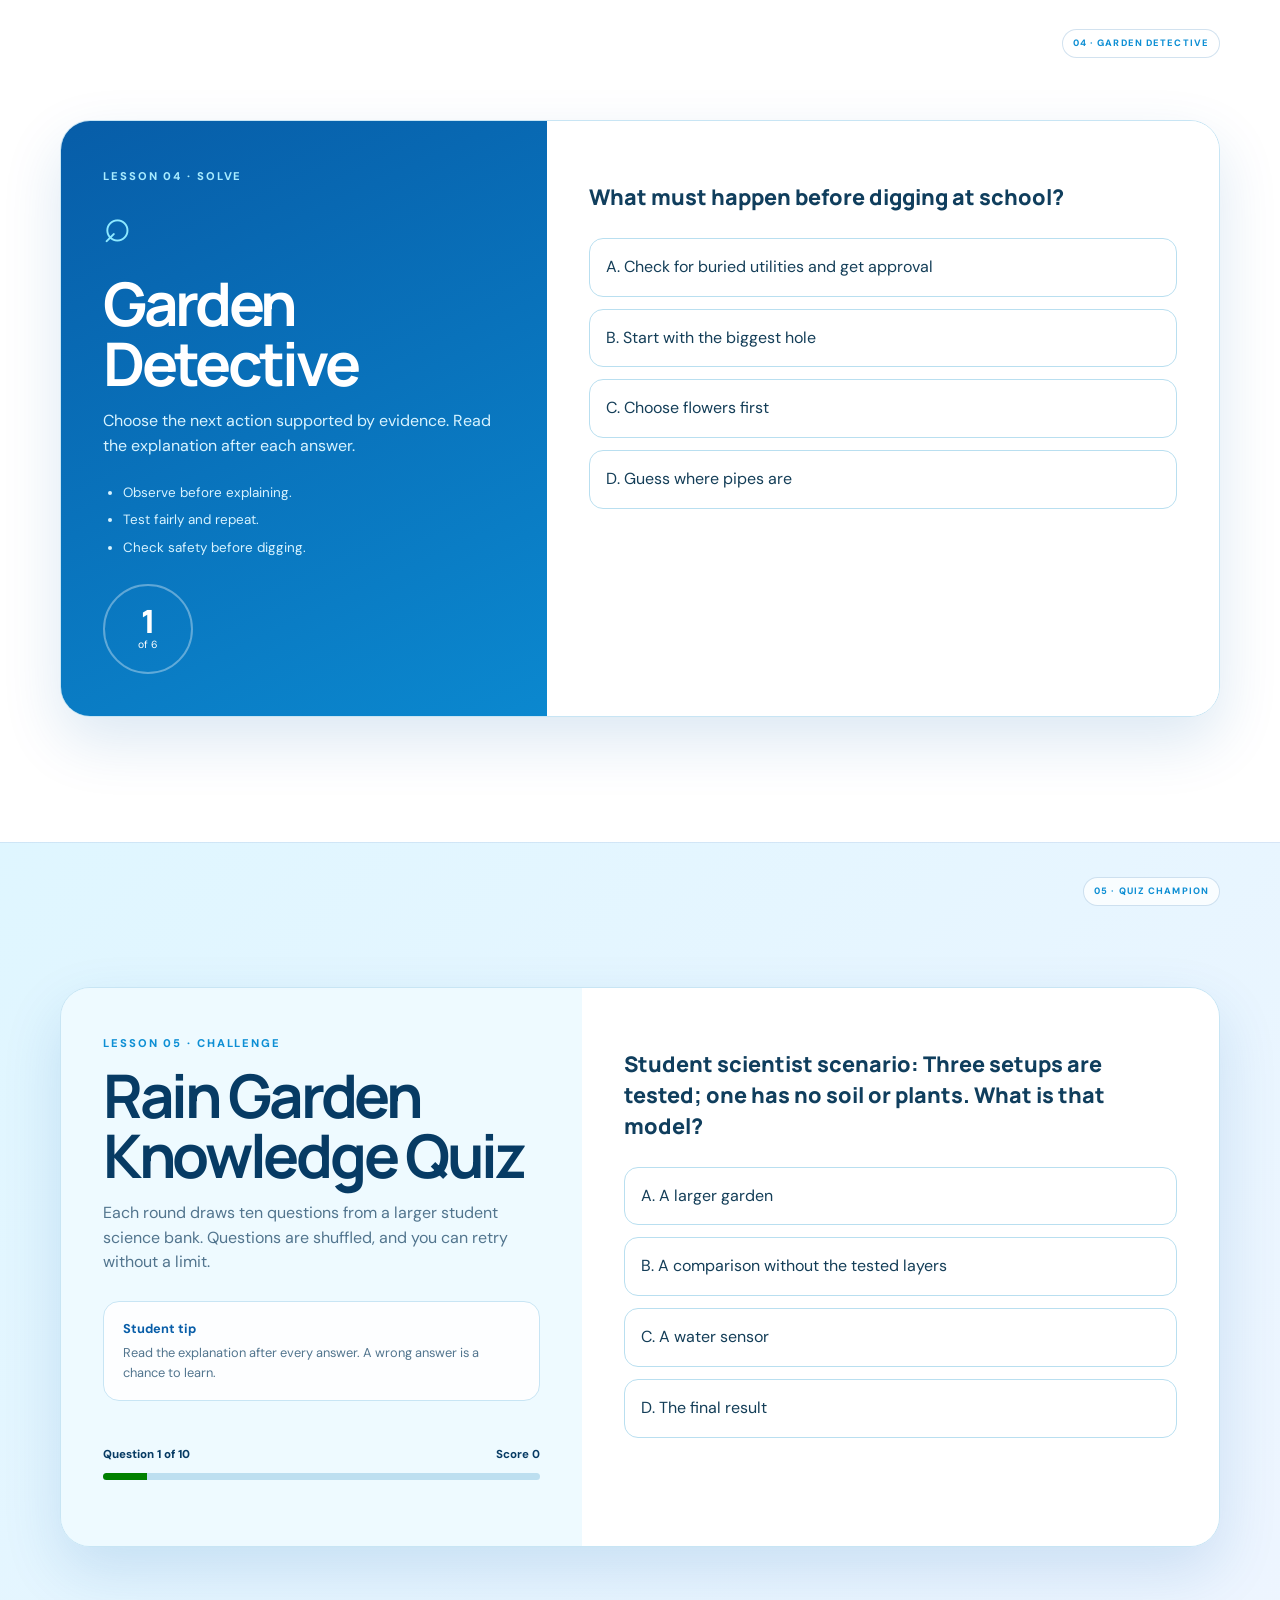
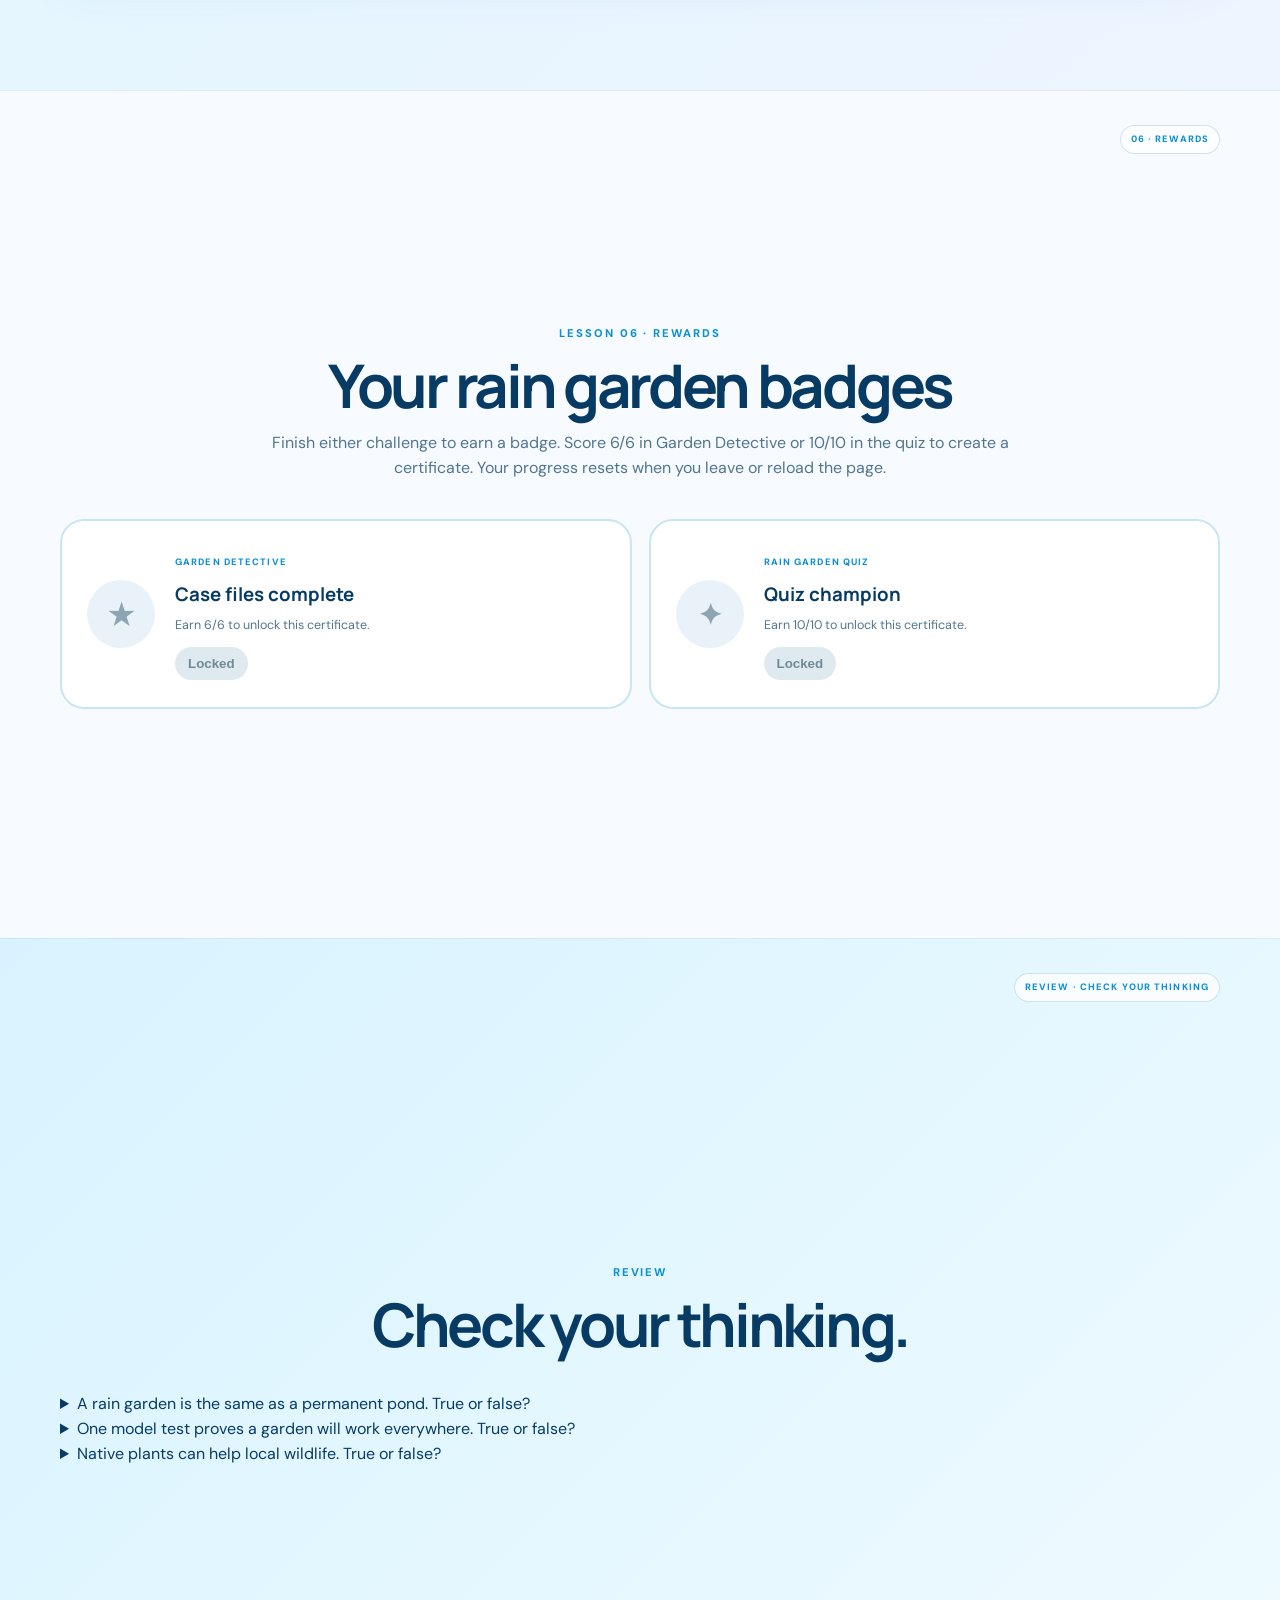
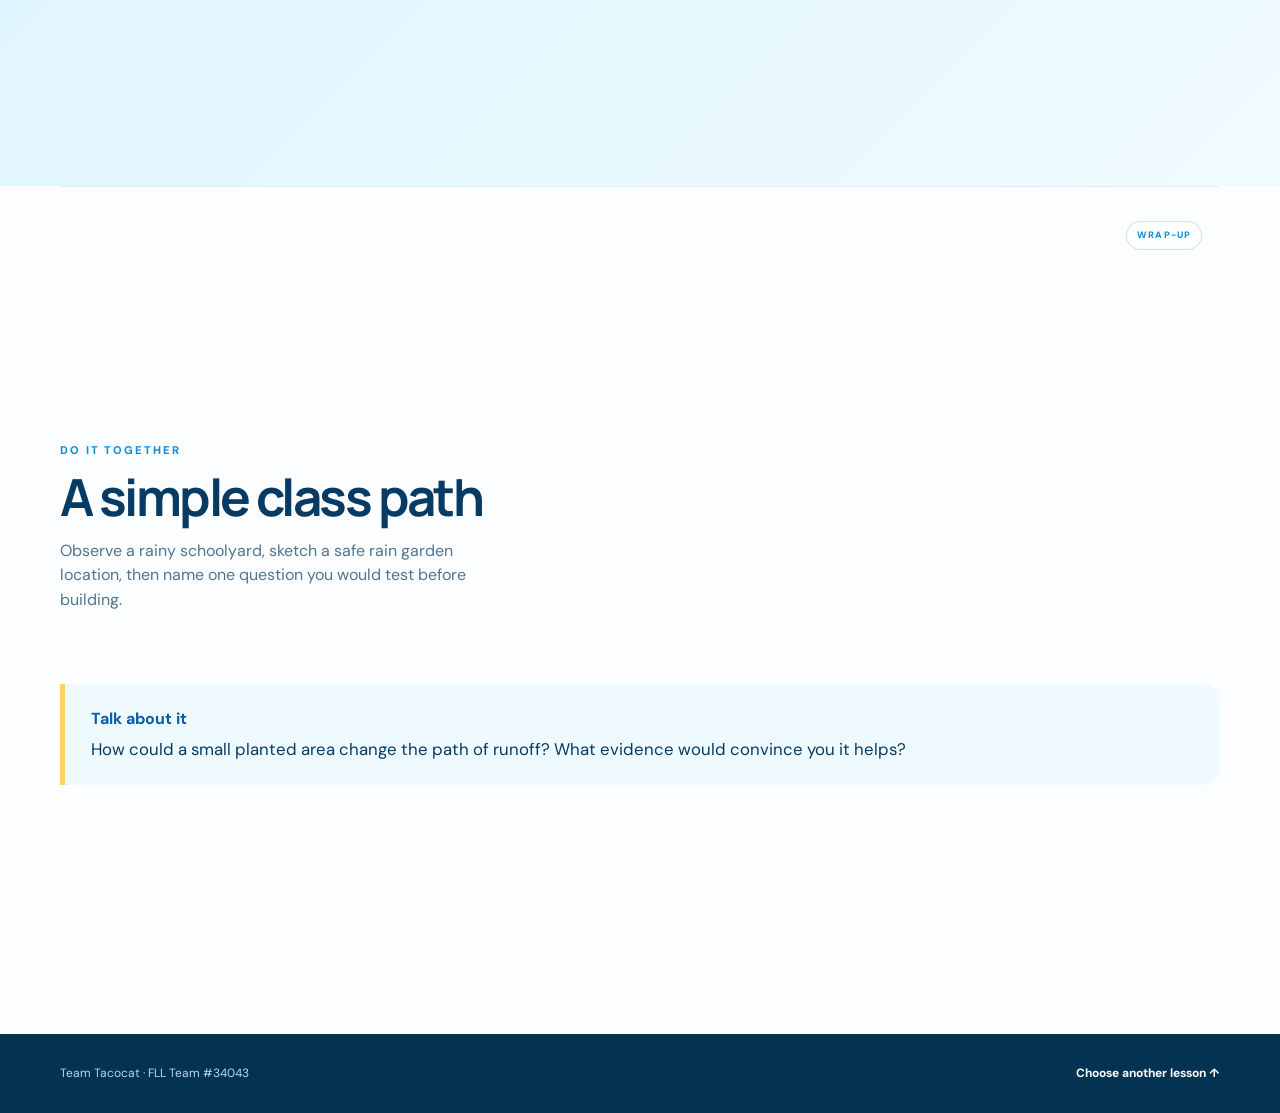
==== commit 73817cb4: "Update Team Tacocat site for rain garden project" ====
--- a/classroom.html
+++ b/classroom.html
@@ -1,127 +1,14 @@
-<!DOCTYPE html>
-<html lang="en">
-<head>
-  <meta charset="utf-8">
-  <meta name="viewport" content="width=device-width,initial-scale=1">
-  <meta name="theme-color" content="#075da8">
-  <meta name="description" content="Student activities about wetlands, water quality, road-salt runoff, and Team Tacocat's Great Swamp Water Watch project.">
-  <title>Classroom Missions | Team Tacocat</title>
-  <link rel="preconnect" href="https://fonts.googleapis.com">
-  <link rel="preconnect" href="https://fonts.gstatic.com" crossorigin>
-  <link href="https://fonts.googleapis.com/css2?family=DM+Sans:wght@400;500;600;700&family=Manrope:wght@600;700;800&display=swap" rel="stylesheet">
-  <link rel="icon" type="image/png" href="assets/pwa-icon-192.png">
-  <link rel="manifest" href="manifest.webmanifest">
-  <link rel="stylesheet" href="classroom.css?v=6">
-</head>
-<body>
-  <a class="skip" href="#missions">Skip to missions</a>
-  <header class="classroom-header">
-    <nav class="nav wrap" aria-label="Classroom navigation">
-      <div class="brand"><span class="brand-mark">≈</span><span><small>TEAM TACOCAT</small>Student Science Lab</span></div>
-      <a class="back-link" href="#missions">Mission menu ↓</a>
-    </nav>
-    <div class="hero wrap">
-      <div class="hero-copy">
-        <span class="eyebrow">CLASSROOM MISSIONS</span>
-        <h1>Learn like a<br><em>water detective.</em></h1>
-        <p>Pick a mission, follow the clues, and discover how water connects an entire wetland.</p>
-        <a class="start-button" href="#missions">Choose a mission ↓</a>
-      </div>
-      <div class="hero-mascot">
-        <div class="speech">Ready to investigate?</div>
-        <img src="assets/tacocat-right.png" alt="Team Tacocat's taco cat mascot">
-        <div class="mission-stamp">6 MISSIONS</div>
-      </div>
-    </div>
-  </header>
-
-  <nav class="presentation-nav" aria-label="Student presentation chapters">
-    <a href="#missions">Start</a><a href="#mission-wetland">Wetlands</a><a href="#mission-runoff">Runoff</a><a href="#mission-sensors">Sensors</a><a href="#mission-detective">Cases</a><a href="#mission-quiz">Quiz</a><a href="#mission-badges">Rewards</a>
-  </nav>
-
-  <main>
-    <section class="missions wrap presentation-panel" id="missions" data-slide="START · CHOOSE A MISSION" aria-labelledby="missions-title">
-      <div class="section-heading"><div><span>PICK YOUR PATH</span><h2 id="missions-title">What do you want to discover?</h2></div><p>Choose a card to move to that activity. You will stay in the Student Science Lab—nothing here sends you back to the main website.</p></div>
-      <div class="mission-grid">
-        <button class="mission blue" type="button" data-mission="mission-wetland"><b>01</b><span class="mission-icon" aria-hidden="true">♧</span><span class="mission-title">Wetland Explorer</span><span class="mission-description">Explore eight jobs wetlands perform, then explain how one job helps wildlife or people.</span><strong>Read &amp; reveal · 8 min →</strong></button>
-        <button class="mission yellow" type="button" data-mission="mission-runoff"><b>02</b><span class="mission-icon" aria-hidden="true">↝</span><span class="mission-title">Salt Tracker</span><span class="mission-description">Follow dissolved road salt from pavement to a wetland and look for evidence along the route.</span><strong>Watch &amp; trace · 7 min →</strong></button>
-        <button class="mission green" type="button" data-mission="mission-sensors"><b>03</b><span class="mission-icon" aria-hidden="true">≈</span><span class="mission-title">Sensor Decoder</span><span class="mission-description">Learn what four water-quality sensors measure and why scientists compare their clues.</span><strong>Investigate · 10 min →</strong></button>
-        <button class="mission coral" type="button" data-mission="mission-detective"><b>04</b><span class="mission-icon" aria-hidden="true">⌕</span><span class="mission-title">Water Detective</span><span class="mission-description">Solve six evidence-based cases by choosing the safest and most scientific next step.</span><strong>Solve cases · 10 min →</strong></button>
-        <button class="mission purple" type="button" data-mission="mission-quiz"><b>05</b><span class="mission-icon" aria-hidden="true">?</span><span class="mission-title">Quiz Champion</span><span class="mission-description">Check your understanding, read the explanation after every answer, and improve your score.</span><strong>Take the quiz · 7 min →</strong></button>
-        <button class="mission sky" type="button" data-mission="mission-badges"><b>06</b><span class="mission-icon" aria-hidden="true">★</span><span class="mission-title">Badge Collector</span><span class="mission-description">Review your progress, unlock achievement badges, and create a certificate for each perfect challenge.</span><strong>View rewards →</strong></button>
-      </div>
-    </section>
-
-    <section class="lesson wetland-lesson presentation-panel" id="mission-wetland" data-slide="01 · WETLAND EXPLORER" aria-labelledby="wetland-title">
-      <div class="wrap"><div class="lesson-head"><span>MISSION 01 · EXPLORE</span><h2 id="wetland-title">A wetland is more than water.</h2><p>A wetland is an ecosystem where water shapes the soil, plants, animals, and tiny organisms living together. Open every card, choose the job that surprises you most, and be ready to explain why it matters.</p></div>
-        <div class="student-brief"><div><small>LEARNING GOAL</small><strong>I can explain at least three ways a wetland helps an ecosystem.</strong></div><div><small>YOUR TASK</small><strong>Open all eight cards and compare their jobs.</strong></div><div><small>KEY WORDS</small><strong>habitat · sediment · erosion · nutrients</strong></div></div>
-        <div class="fact-grid">
-          <details><summary><b>♧</b><span>A Living Neighborhood</span></summary><p>Open water, muddy edges, plants, tree roots, and damp soil provide food, shelter, nesting places, and breeding areas for many species.</p></details>
-          <details><summary><b>≈</b><span>A Natural Water Filter</span></summary><p>Slow-moving water lets sediment settle. Wetland plants and soils can also hold or transform some excess nutrients.</p></details>
-          <details><summary><b>⌇</b><span>A Flood-Storage Basin</span></summary><p>Wetlands give stormwater room to spread out and collect temporarily, which can reduce flooding downstream.</p></details>
-          <details><summary><b>◉</b><span>A Climate Storehouse</span></summary><p>Wetland plants take in carbon dioxide, and waterlogged soils can keep some carbon stored underground.</p></details>
-          <details><summary><b>↕</b><span>A Water-Cycle Regulator</span></summary><p>Wetlands connect rainfall, streams, soil moisture, and groundwater across the surrounding landscape.</p></details>
-          <details><summary><b>≋</b><span>An Erosion Shield</span></summary><p>Roots hold soil while stems slow moving water, helping protect streambanks and shorelines.</p></details>
-          <details><summary><b>↻</b><span>A Nutrient Recycler</span></summary><p>Plants, fungi, bacteria, and tiny animals break down dead material and return nutrients to the food web.</p></details>
-          <details><summary><b>✦</b><span>A Community Classroom</span></summary><p>Students and neighbors can observe wildlife, study changes, and learn how informed choices support stewardship.</p></details>
-        </div>
-        <div class="student-check"><strong>Stop and think</strong><p>Pick one wetland job. What might happen to plants, animals, or nearby communities if that job disappeared?</p></div>
-        <button class="next-mission" type="button" data-mission="mission-runoff">Next mission: Track road salt ↓</button>
-      </div>
-    </section>
-
-    <section class="lesson runoff-lesson presentation-panel" id="mission-runoff" data-slide="02 · SALT TRACKER" aria-labelledby="runoff-title">
-      <div class="wrap lesson-split"><div><div class="lesson-head"><span>MISSION 02 · WATCH</span><h2 id="runoff-title">Follow the salt.</h2><p>Road salt may be spread as crystals or salty liquid. Rain and melting snow dissolve it, and flowing water can carry the chloride through gutters, storm drains, streams, soil, and eventually wetlands.</p></div><div class="mini-goal"><small>WATCH FOR</small><p>Where does the salt begin? What moves it? Where can it end up?</p></div><div class="runoff-path" role="img" aria-label="Road to storm drain to stream to wetland"><span>Road</span><i>→</i><span>Storm drain</span><i>→</i><span>Stream</span><i>→</i><span>Wetland</span></div><p class="clue-note"><strong>Detective clue:</strong> Dissolved salt may be invisible even when it raises conductivity and TDS. A storm drain usually carries runoff to local waterways—it is not the same as a wastewater treatment pipe.</p></div><div class="lesson-video"><video controls preload="metadata" playsinline aria-label="Animated explanation of road-salt runoff"><source src="assets/road-salt-runoff-animation.mp4" type="video/mp4">Your browser does not support the video.</video><div class="video-task"><strong>After watching</strong><p>Retell the journey using these words: <em>dissolve, runoff, storm drain, stream, wetland.</em></p></div></div></div>
-    </section>
-
-    <section class="lesson sensor-lesson presentation-panel" id="mission-sensors" data-slide="03 · SENSOR DECODER" aria-labelledby="sensor-title">
-      <div class="wrap"><div class="lesson-head centered"><span>MISSION 03 · INVESTIGATE</span><h2 id="sensor-title">Decode four water clues.</h2><p>A sensor reading is a clue, not a final conclusion. Students should ask what changed, check the measurement again, and compare it with the location, weather, season, and other readings.</p></div><div class="student-brief"><div><small>LEARNING GOAL</small><strong>I can describe what each sensor measures.</strong></div><div><small>SCIENCE HABIT</small><strong>Retest surprising results before drawing a conclusion.</strong></div><div><small>REMEMBER</small><strong>Several clues together tell a stronger story.</strong></div></div><div class="sensor-grid">
-        <article><span>pH</span><h3>Acidity or basicity</h3><p>The pH scale describes whether water is acidic, near neutral, or basic. A sudden change may stress organisms that are adapted to a smaller range.</p><small>ASK: Is the change repeatable?</small></article>
-        <article><span>TDS</span><h3>Conductivity / TDS</h3><p>Dissolved ions help water conduct electricity. Road salt can add ions, so conductivity may rise even when the salt cannot be seen.</p><small>ASK: Was there rain, melting snow, or runoff?</small></article>
-        <article><span>DO</span><h3>Dissolved oxygen</h3><p>This is oxygen mixed into water—not the oxygen inside H₂O. Fish, insect larvae, and other aquatic organisms depend on it.</p><small>ASK: Did temperature or water movement change?</small></article>
-        <article><span>°C</span><h3>Water temperature</h3><p>Temperature affects animal activity and the amount of oxygen water can hold. Sunlight, shade, season, and runoff can all influence it.</p><small>ASK: What were the weather and time of day?</small></article>
-      </div><p class="sensor-status"><strong>Team Tacocat’s sensors are not deployed yet.</strong> These explanations show what the future measurements will help students investigate.</p></div>
-    </section>
-
-    <section class="lesson challenge-lesson presentation-panel" id="mission-detective" data-slide="04 · WATER DETECTIVE" aria-labelledby="detective-title">
-      <div class="wrap challenge-layout"><div class="challenge-intro"><span>MISSION 04 · PLAY</span><div class="challenge-icon" aria-hidden="true">⌕</div><h2 id="detective-title">Water Detective</h2><p>Read each case carefully. Choose the action supported by evidence, then read the explanation before moving on. Mistakes are part of investigating—you can retry every case.</p><ul class="mission-rules"><li>Observe before explaining.</li><li>Retest unusual measurements.</li><li>Use more than one clue.</li></ul><div class="score-orbit"><strong id="class-detective-number">1</strong><small id="class-detective-total">of 6</small></div></div><div class="challenge-card" id="class-detective-game"></div></div>
-    </section>
-
-    <section class="lesson quiz-lesson presentation-panel" id="mission-quiz" data-slide="05 · QUIZ CHAMPION" aria-labelledby="quiz-title">
-      <div class="wrap quiz-layout"><div class="quiz-intro"><span>MISSION 05 · CHALLENGE</span><h2 id="quiz-title">Wetland Knowledge Quiz</h2><p>Every round draws 10 random questions from a 500-question student science bank. You will not see the same question twice in one round, and a new mix appears when you retry.</p><div class="quiz-tip"><strong>Student tip</strong><span>If you are unsure, eliminate answers that do not use scientific evidence. Read every explanation—it is part of the presentation.</span></div><div class="quiz-progress"><div><span id="class-quiz-label">Question 1 of 10</span><b id="class-quiz-score" aria-live="polite">Score 0</b></div><progress id="class-quiz-progress" aria-labelledby="class-quiz-label" max="10" value="1">1 of 10</progress></div></div><div class="challenge-card" id="class-knowledge-game"></div></div>
-    </section>
-
-    <section class="lesson badge-lesson presentation-panel" id="mission-badges" data-slide="06 · BADGES &amp; CERTIFICATES" aria-labelledby="badges-title">
-      <div class="wrap"><div class="lesson-head centered"><span>MISSION 06 · REWARDS</span><h2 id="badges-title">Your mission badges</h2><p>Try each challenge as often as you like. Badges last for this visit only and reset when you reload or leave this page. Score 6/6 in Water Detective or 10/10 in the Knowledge Quiz to unlock a certificate for each.</p></div><div class="badge-grid">
-        <article data-class-achievement="knowledge"><span aria-hidden="true">?</span><div><small>KNOWLEDGE BADGE</small><h3>Wetland Scholar</h3><p class="badge-status">Locked · Finish the quiz</p></div></article>
-        <article data-class-achievement="detective"><span aria-hidden="true">⌕</span><div><small>DETECTIVE BADGE</small><h3>Water Detective</h3><p class="badge-status">Locked · Finish every case</p></div></article>
-        <article class="certificate-card" data-certificate="detective"><span aria-hidden="true">★</span><div><small>WATER DETECTIVE CERTIFICATE</small><h3>Case files complete</h3><p id="class-certificate-status-detective">Earn a 6/6 Water Detective score to unlock this certificate.</p><button id="class-open-certificate-detective" type="button" data-certificate="detective" disabled>Locked</button></div></article>
-        <article class="certificate-card" data-certificate="knowledge"><span aria-hidden="true">✦</span><div><small>KNOWLEDGE QUIZ CERTIFICATE</small><h3>Quiz champion</h3><p id="class-certificate-status-knowledge">Earn a 10/10 Knowledge Quiz score to unlock this certificate.</p><button id="class-open-certificate-knowledge" type="button" data-certificate="knowledge" disabled>Locked</button></div></article>
-      </div></div>
-    </section>
-
-    <section class="thinking-section presentation-panel" data-slide="REVIEW · CHECK YOUR THINKING">
-      <div class="wrap thinking-layout">
-        <div class="thinking-copy"><span>QUICK WARM-UP</span><h2>Check your thinking.</h2><p>Make a prediction, then open each card to reveal the answer.</p></div>
-        <div class="thinking-cards">
-          <details><summary>Clear water is always clean. <span>True or false?</span></summary><p><strong>False.</strong> Some dissolved pollutants are invisible, so water can look clear while its chemistry has changed.</p></details>
-          <details><summary>Wetlands can help reduce flooding. <span>True or false?</span></summary><p><strong>True.</strong> Wetlands can hold stormwater and release it more gradually.</p></details>
-          <details><summary>One unusual sensor reading proves pollution. <span>True or false?</span></summary><p><strong>False.</strong> Scientists check surprising results and compare repeated measurements with weather, season, and location.</p></details>
-        </div>
-      </div>
-    </section>
-
-    <section class="class-path wrap presentation-panel" data-slide="WRAP-UP · SHARE WHAT YOU LEARNED" aria-labelledby="path-title">
-      <div><span>DO IT TOGETHER</span><h2 id="path-title">A simple class path</h2><p>One short lesson, using activities already built into the project.</p></div>
-      <ol><li><b>1</b><span><strong>Explore</strong>Choose one mission.</span><i>5 min</i></li><li><b>2</b><span><strong>Investigate</strong>Play Water Detective.</span><i>10 min</i></li><li><b>3</b><span><strong>Share</strong>Explain one new idea.</span><i>5 min</i></li></ol>
-      <div class="discussion"><strong>Talk about it</strong><p>How could one change in water quality affect plants, animals, and people throughout a wetland?</p></div>
-    </section>
-  </main>
-
-  <dialog class="class-certificate" id="class-certificate" aria-labelledby="class-certificate-title"><div class="certificate-tools"><label>Name<input id="class-certificate-name" type="text" maxlength="60" autocomplete="name" placeholder="Enter your name"></label><button id="class-print-certificate" type="button" disabled>Print or save PDF</button><button class="class-certificate-close" type="button" aria-label="Close certificate">×</button></div><article><img src="assets/tacocat-right.png" alt=""><span>TEAM TACOCAT · FLL TEAM #34043</span><p>CERTIFICATE OF COMPLETION</p><h2 id="class-certificate-title">Great Swamp Water Detective</h2><small>This certificate is proudly presented to</small><strong id="class-certificate-recipient">Your Name</strong><p id="class-certificate-copy">for completing all six Water Detective cases and demonstrating careful observation and an understanding of water-quality clues.</p><div><span id="class-certificate-date"></span><b id="class-certificate-score">6/6 CASES COMPLETE</b></div></article></dialog>
-
-  <footer><div class="wrap"><span>Team Tacocat · FLL Team #34043</span><a href="#missions">Choose another mission ↑</a></div></footer>
-  <script src="question-bank.js?v=2"></script>
-  <script src="classroom.js?v=8"></script>
-</body>
-</html>
+<!doctype html><html lang="en"><head><meta charset="utf-8"><meta name="viewport" content="width=device-width,initial-scale=1"><meta name="theme-color" content="#075da8"><meta name="description" content="Student presentation and activities about Team Tacocat's rain garden project, stormwater runoff, and biodiversity."><title>Rain Garden Classroom | Team Tacocat</title><link rel="preconnect" href="https://fonts.googleapis.com"><link rel="preconnect" href="https://fonts.gstatic.com" crossorigin><link href="https://fonts.googleapis.com/css2?family=DM+Sans:wght@400;500;600;700&family=Manrope:wght@600;700;800&display=swap" rel="stylesheet"><link rel="icon" href="assets/pwa-icon-192.png"><link rel="manifest" href="manifest.webmanifest"><link rel="stylesheet" href="classroom.css?v=6"><link rel="stylesheet" href="rain-classroom.css?v=1"></head><body>
+<a class="skip" href="#missions">Skip to lessons</a><header class="classroom-header"><nav class="nav wrap" aria-label="Classroom navigation"><div class="brand"><span class="brand-mark"><img src="assets/tacocat-right.png" alt=""></span><span><small>TEAM TACOCAT</small>Rain Garden Classroom</span></div><a class="back-link" href="#missions">Lesson menu ↓</a></nav><div class="hero wrap"><div class="hero-copy"><span class="eyebrow">BIOGLOW · STUDENT SCIENCE LAB</span><h1>Follow the rain.<br><em>Design a solution.</em></h1><p>Explore runoff, discover how a rain garden works, and think like a young engineer. Every lesson stays on this page.</p><a class="start-button" href="#missions">Choose a lesson ↓</a></div><div class="hero-mascot"><div class="speech">Ready to investigate?</div><img src="assets/tacocat-right.png" alt="Team Tacocat's mascot"><div class="mission-stamp">6 LESSONS</div></div></div></header>
+<nav class="presentation-nav" aria-label="Classroom lessons"><a href="#missions">Start</a><a href="#mission-runoff">Runoff</a><a href="#mission-garden">Garden</a><a href="#mission-model">Model</a><a href="#mission-detective">Cases</a><a href="#mission-quiz">Quiz</a><a href="#mission-badges">Rewards</a></nav>
+<main><section class="missions wrap presentation-panel" id="missions" data-slide="START · CHOOSE A LESSON"><div class="section-heading"><div><span>PICK YOUR PATH</span><h2>What do you want to discover?</h2></div><p>Choose a lesson or follow all six in order. You can return to this menu without leaving the Classroom.</p></div><div class="mission-grid"><button class="mission blue" type="button" data-mission="mission-runoff"><b>01</b><span class="mission-icon">↘</span><span class="mission-title">Runoff Tracker</span><span class="mission-description">See why pavement changes the path of rainwater.</span><strong>Explore · 5 min →</strong></button><button class="mission yellow" type="button" data-mission="mission-garden"><b>02</b><span class="mission-icon">✿</span><span class="mission-title">Garden Designer</span><span class="mission-description">Learn how a shallow planted basin can manage runoff.</span><strong>Design · 6 min →</strong></button><button class="mission green" type="button" data-mission="mission-model"><b>03</b><span class="mission-icon">▤</span><span class="mission-title">Model Lab</span><span class="mission-description">Compare the three setups proposed in the notebook.</span><strong>Compare · 7 min →</strong></button><button class="mission coral" type="button" data-mission="mission-detective"><b>04</b><span class="mission-icon">⌕</span><span class="mission-title">Garden Detective</span><span class="mission-description">Solve six cases using evidence and safety checks.</span><strong>Solve · 10 min →</strong></button><button class="mission purple" type="button" data-mission="mission-quiz"><b>05</b><span class="mission-icon">?</span><span class="mission-title">Quiz Champion</span><span class="mission-description">Try ten random questions and learn from each answer.</span><strong>Challenge · 7 min →</strong></button><button class="mission sky" type="button" data-mission="mission-badges"><b>06</b><span class="mission-icon">★</span><span class="mission-title">Rewards</span><span class="mission-description">Review your progress and make a certificate after a perfect score.</span><strong>View rewards →</strong></button></div></section>
+<section class="lesson wetland-lesson presentation-panel" id="mission-runoff" data-slide="01 · RUNOFF TRACKER"><div class="wrap"><div class="lesson-head"><span>LESSON 01 · OBSERVE</span><h2>Where does rain go after it lands?</h2><p>On soil, some rain can soak in. On pavement or a roof, much more water moves across the surface. That moving water is called <strong>runoff</strong>. It can pick up soil, litter, fertilizer, or salt on its way downhill.</p></div><div class="student-brief"><div><small>NOTICE</small><strong>Where does the water start?</strong></div><div><small>TRACE</small><strong>Which way does it move?</strong></div><div><small>QUESTION</small><strong>What might it carry?</strong></div></div><div class="runoff-path" role="img" aria-label="Rain to hard surface to runoff to drain or waterway"><span>Rain</span><i>→</i><span>Hard surface</span><i>→</i><span>Runoff</span><i>→</i><span>Waterway</span></div><p class="clue-note"><strong>Think about it:</strong> How would the route change if some water could soak into a planted area first?</p><button class="next-mission" type="button" data-mission="mission-garden">Next lesson: Design a rain garden ↓</button></div></section>
+<section class="lesson runoff-lesson presentation-panel" id="mission-garden" data-slide="02 · GARDEN DESIGNER"><div class="wrap"><div class="lesson-head"><span>LESSON 02 · DESIGN</span><h2>Build a place for rain to pause.</h2><p>A rain garden is a shallow planted area designed to receive some runoff. Water spreads out, slows down, and soaks into suitable soil. Native plants can add habitat for local insects and other wildlife.</p></div><div class="student-brief"><div><small>SHAPE</small><strong>A shallow basin, not a pond.</strong></div><div><small>SOIL</small><strong>Drainage must suit the site.</strong></div><div><small>PLANTS</small><strong>Choose species suited to wet and dry periods.</strong></div></div><div class="lesson-question"><h3>Design challenge</h3><p>Why might a garden beside a downspout work better than one where no runoff reaches it? What else should you check before digging?</p><details><summary>Reveal a strong answer</summary><p>The garden needs an appropriate runoff source, but its location also needs safe distance from buildings and buried utilities, suitable drainage, and enough room for people to pass.</p></details></div><button class="next-mission" type="button" data-mission="mission-model">Next lesson: Compare model setups ↓</button></div></section>
+<section class="lesson sensor-lesson presentation-panel" id="mission-model" data-slide="03 · MODEL LAB"><div class="wrap"><div class="lesson-head centered"><span>LESSON 03 · TEST</span><h2>Three models can teach us more than one.</h2><p>The team's draft plan compares an empty control, grass and soil, and a layered rain garden. Keeping the water amount and test method the same helps make the comparison fair.</p></div><figure class="model-in-class"><img src="assets/rain-garden-model.jpg" alt="Draft diagram of empty control, grass and soil, and rain garden models"><figcaption>Draft model from the engineering notebook. It does not show measured results.</figcaption></figure><div class="student-brief"><div><small>CONTROL</small><strong>What happens without a planted filter?</strong></div><div><small>COMPARE</small><strong>How do the other two setups differ?</strong></div><div><small>REPEAT</small><strong>Would another trial give a similar result?</strong></div></div><p class="sensor-status"><strong>No final experiment result is shown here.</strong> A good conclusion needs observations, recorded measurements, and repeated tests.</p><button class="next-mission" type="button" data-mission="mission-detective">Next lesson: Solve design cases ↓</button></div></section>
+<section class="lesson challenge-lesson presentation-panel" id="mission-detective" data-slide="04 · GARDEN DETECTIVE"><div class="wrap challenge-layout"><div class="challenge-intro"><span>LESSON 04 · SOLVE</span><div class="challenge-icon">⌕</div><h2>Garden Detective</h2><p>Choose the next action supported by evidence. Read the explanation after each answer.</p><ul class="mission-rules"><li>Observe before explaining.</li><li>Test fairly and repeat.</li><li>Check safety before digging.</li></ul><div class="score-orbit"><strong id="class-detective-number">1</strong><small>of 6</small></div></div><div class="challenge-card" id="class-detective-game"></div></div></section>
+<section class="lesson quiz-lesson presentation-panel" id="mission-quiz" data-slide="05 · QUIZ CHAMPION"><div class="wrap quiz-layout"><div class="quiz-intro"><span>LESSON 05 · CHALLENGE</span><h2>Rain Garden Knowledge Quiz</h2><p>Each round draws ten questions from a larger student science bank. Questions are shuffled, and you can retry without a limit.</p><div class="quiz-tip"><strong>Student tip</strong><span>Read the explanation after every answer. A wrong answer is a chance to learn.</span></div><div class="quiz-progress"><div><span id="class-quiz-label">Question 1 of 10</span><b id="class-quiz-score">Score 0</b></div><progress id="class-quiz-progress" max="10" value="1"></progress></div></div><div class="challenge-card" id="class-knowledge-game"></div></div></section>
+<section class="lesson badge-lesson presentation-panel" id="mission-badges" data-slide="06 · REWARDS"><div class="wrap"><div class="lesson-head centered"><span>LESSON 06 · REWARDS</span><h2>Your rain garden badges</h2><p>Finish either challenge to earn a badge. Score 6/6 in Garden Detective or 10/10 in the quiz to create a certificate. Your progress resets when you leave or reload the page.</p></div><div class="badge-grid"><article class="certificate-card" data-certificate="detective"><span>★</span><div><small>GARDEN DETECTIVE</small><h3>Case files complete</h3><p id="class-certificate-status-detective">Earn 6/6 to unlock this certificate.</p><button id="class-open-certificate-detective" data-certificate="detective" type="button" disabled>Locked</button></div></article><article class="certificate-card" data-certificate="knowledge"><span>✦</span><div><small>RAIN GARDEN QUIZ</small><h3>Quiz champion</h3><p id="class-certificate-status-knowledge">Earn 10/10 to unlock this certificate.</p><button id="class-open-certificate-knowledge" data-certificate="knowledge" type="button" disabled>Locked</button></div></article></div></div></section>
+<section class="thinking-section presentation-panel" data-slide="REVIEW · CHECK YOUR THINKING"><div class="wrap"><div class="lesson-head centered"><span>REVIEW</span><h2>Check your thinking.</h2></div><div class="thinking-grid"><details><summary>A rain garden is the same as a permanent pond. True or false?</summary><p><strong>False.</strong> A rain garden is designed to hold water temporarily and drain between storms.</p></details><details><summary>One model test proves a garden will work everywhere. True or false?</summary><p><strong>False.</strong> A full garden depends on its location, soil, runoff, and maintenance. Repeated tests provide stronger evidence.</p></details><details><summary>Native plants can help local wildlife. True or false?</summary><p><strong>True.</strong> Species suited to the local area can provide food and shelter for wildlife.</p></details></div></div></section>
+<section class="class-path wrap presentation-panel" data-slide="WRAP-UP"><div><span>DO IT TOGETHER</span><h2>A simple class path</h2><p>Observe a rainy schoolyard, sketch a safe rain garden location, then name one question you would test before building.</p></div><div class="discussion"><strong>Talk about it</strong><p>How could a small planted area change the path of runoff? What evidence would convince you it helps?</p></div></section></main>
+<dialog class="class-certificate" id="class-certificate" aria-labelledby="class-certificate-title"><div class="certificate-tools"><label>Name<input id="class-certificate-name" type="text" maxlength="60" autocomplete="name" placeholder="Enter your name"></label><button id="class-print-certificate" type="button" disabled>Print or save PDF</button><button class="class-certificate-close" type="button" aria-label="Close certificate">×</button></div><article><img src="assets/tacocat-right.png" alt=""><span>TEAM TACOCAT · FLL TEAM #34043</span><p>CERTIFICATE OF COMPLETION</p><h2 id="class-certificate-title">Rain Garden Detective</h2><small>This certificate is proudly presented to</small><strong id="class-certificate-recipient">Your Name</strong><p id="class-certificate-copy"></p><div><span id="class-certificate-date"></span><b id="class-certificate-score">6/6 CASES COMPLETE</b></div></article></dialog>
+<footer><div class="wrap"><span>Team Tacocat · FLL Team #34043</span><a href="#missions">Choose another lesson ↑</a></div></footer><script src="question-bank.js?v=3"></script><script src="classroom.js?v=9"></script></body></html>
--- a/rain-classroom.css
+++ b/rain-classroom.css
@@ -0,0 +1,20 @@
+.classroom-header .brand-mark{display:grid;place-items:center;overflow:hidden}
+.classroom-header .brand-mark img{width:100%;height:100%;object-fit:contain}
+.model-in-class{max-width:900px;margin:2rem auto;padding:16px;border-radius:24px;background:white;box-shadow:0 20px 55px #075da818}
+.model-in-class img{display:block;width:100%;height:auto;border-radius:12px}
+.model-in-class figcaption{text-align:center;color:#557287;padding:12px 0 0}
+.lesson-question{max-width:950px;margin:2rem auto;padding:2rem;border-radius:22px;background:#fff;box-shadow:0 16px 45px #075da812;color:#173e57}
+.lesson-question h3{font-family:Manrope,sans-serif;font-size:1.6rem;margin:0 0 .5rem}
+.lesson-question details{margin-top:1rem;border-top:1px solid #c5e3f1;padding-top:1rem}
+.lesson-question summary{cursor:pointer;color:#075da8;font-weight:700}
+.challenge-card .answers{display:grid;gap:.75rem;margin:1.2rem 0}
+.challenge-card .answer{display:block;width:100%;padding:1rem;text-align:left;border:1px solid #b9dff0;border-radius:14px;background:white;color:#143e58;font:inherit;cursor:pointer}
+.challenge-card .answer:hover:not(:disabled){border-color:#147dc3;background:#eaf7fd}
+.challenge-card .answer.correct{background:#dcf5e4;border-color:#39a36b}
+.challenge-card .answer.wrong{background:#ffebea;border-color:#e37769}
+.challenge-card .feedback{display:none;padding:1rem;border-radius:12px;background:#eaf5fb;color:#173e57}
+.challenge-card .feedback.show{display:block}
+.challenge-card .next-button,.challenge-card .restart{margin-top:1rem;padding:.85rem 1.2rem;border:0;border-radius:100px;background:#096ab8;color:white;font:inherit;font-weight:700;cursor:pointer}
+.challenge-card .next-button[hidden]{display:none}
+.challenge-card .question{font-size:1.35rem;font-weight:800;line-height:1.45;color:#103e5d}
+@media(max-width:650px){.model-in-class{padding:8px}.lesson-question{padding:1.3rem}}
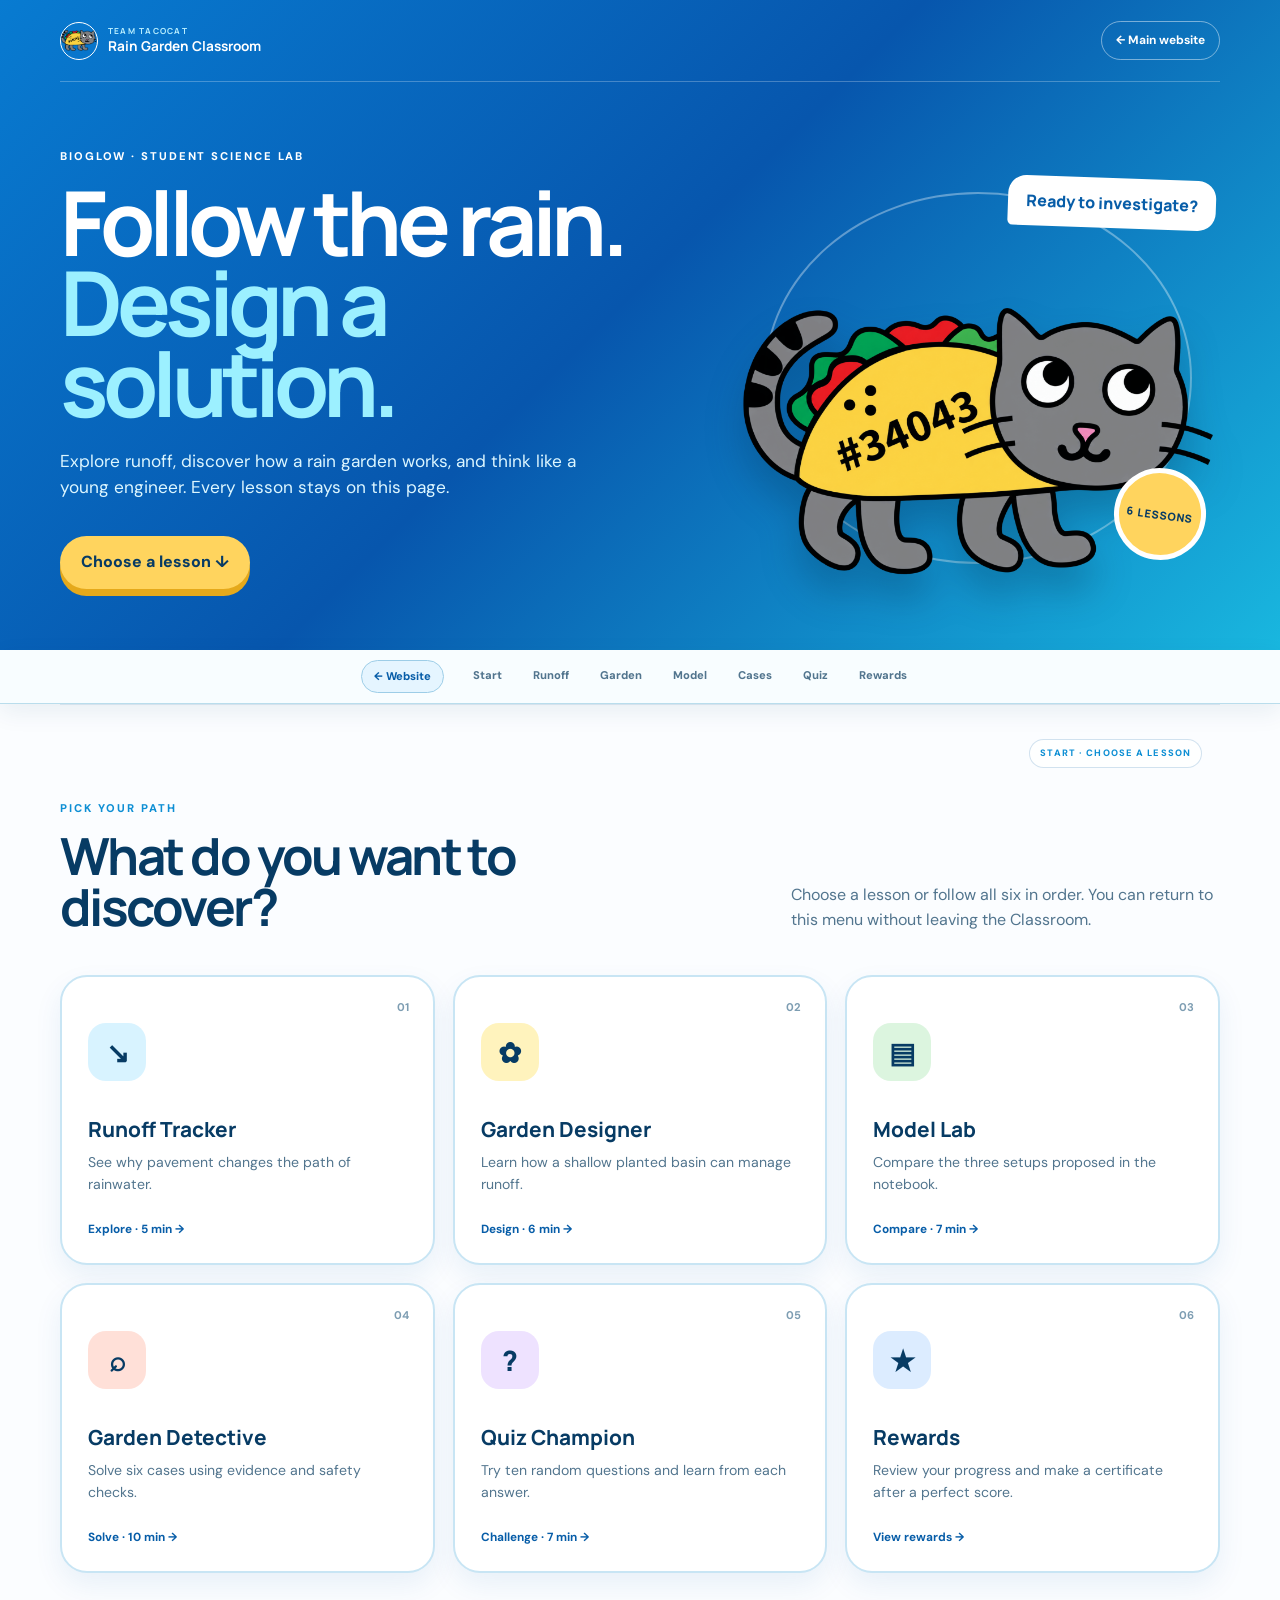
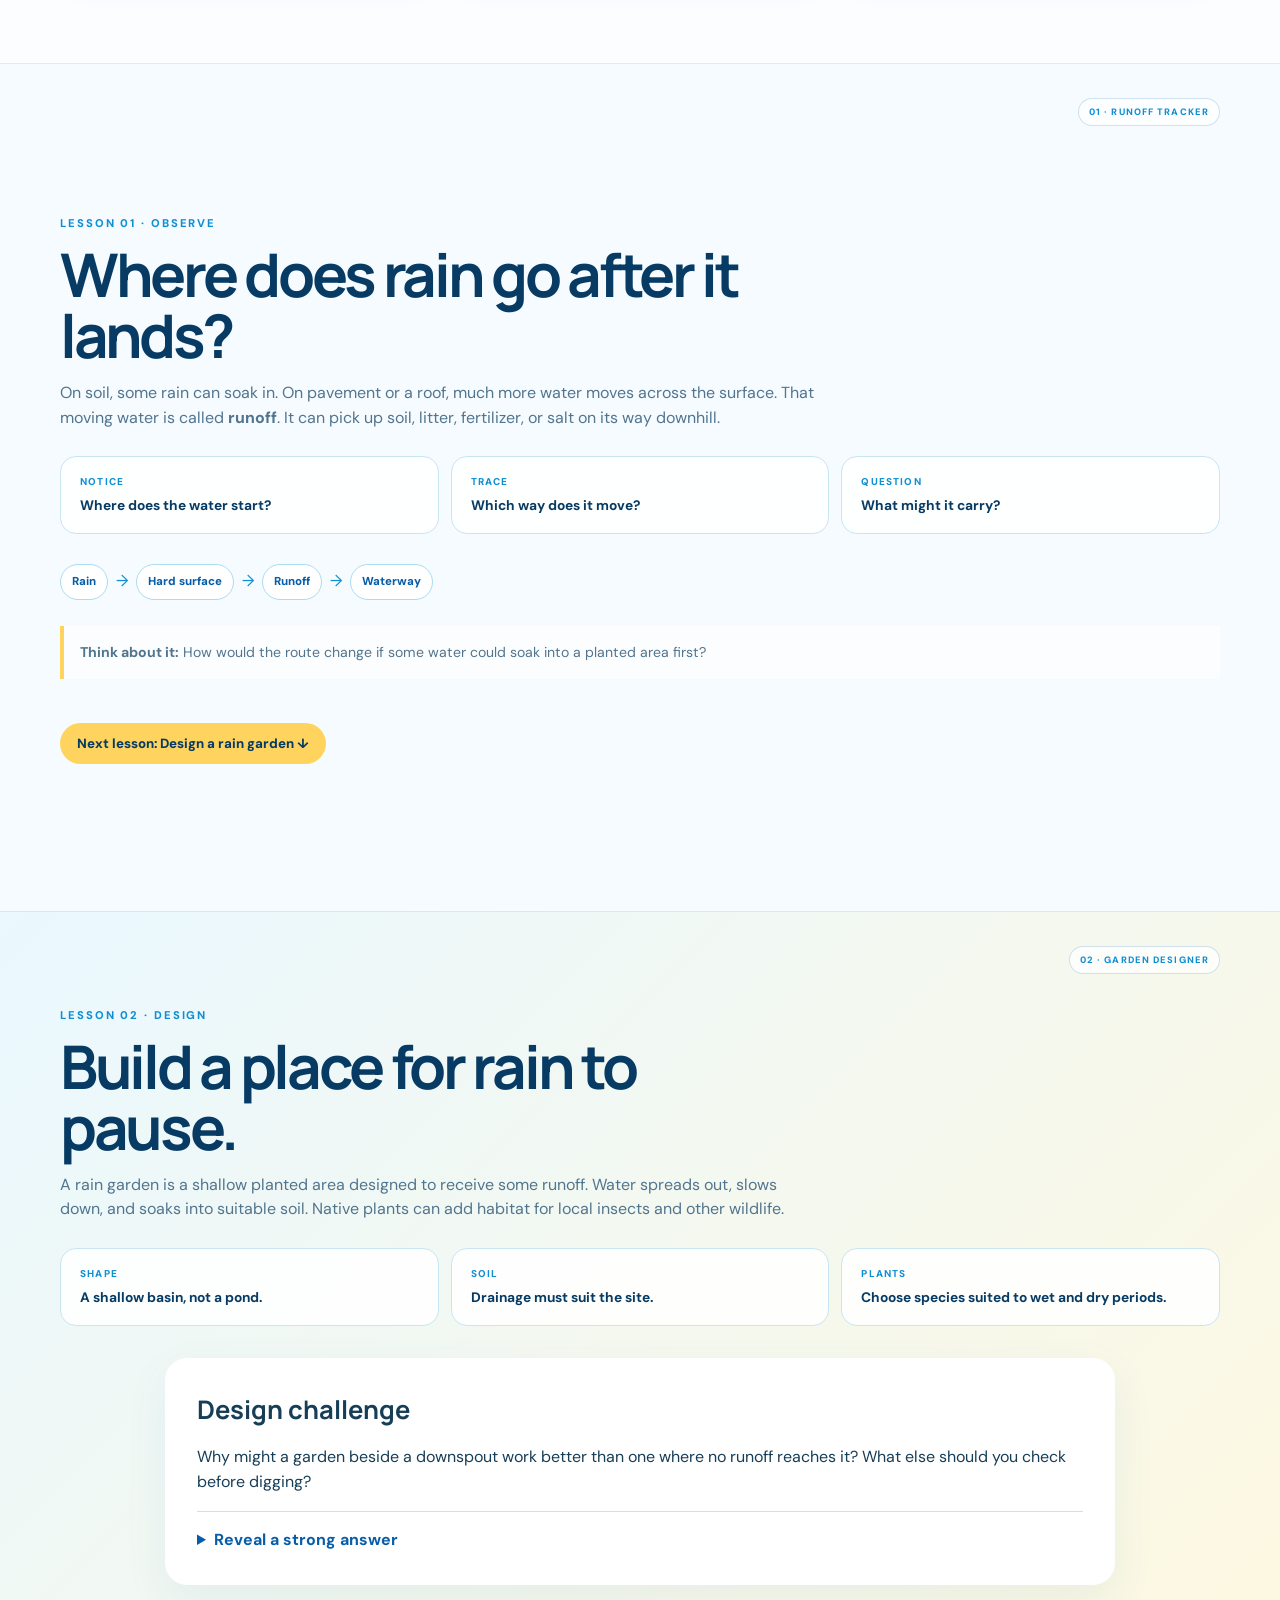
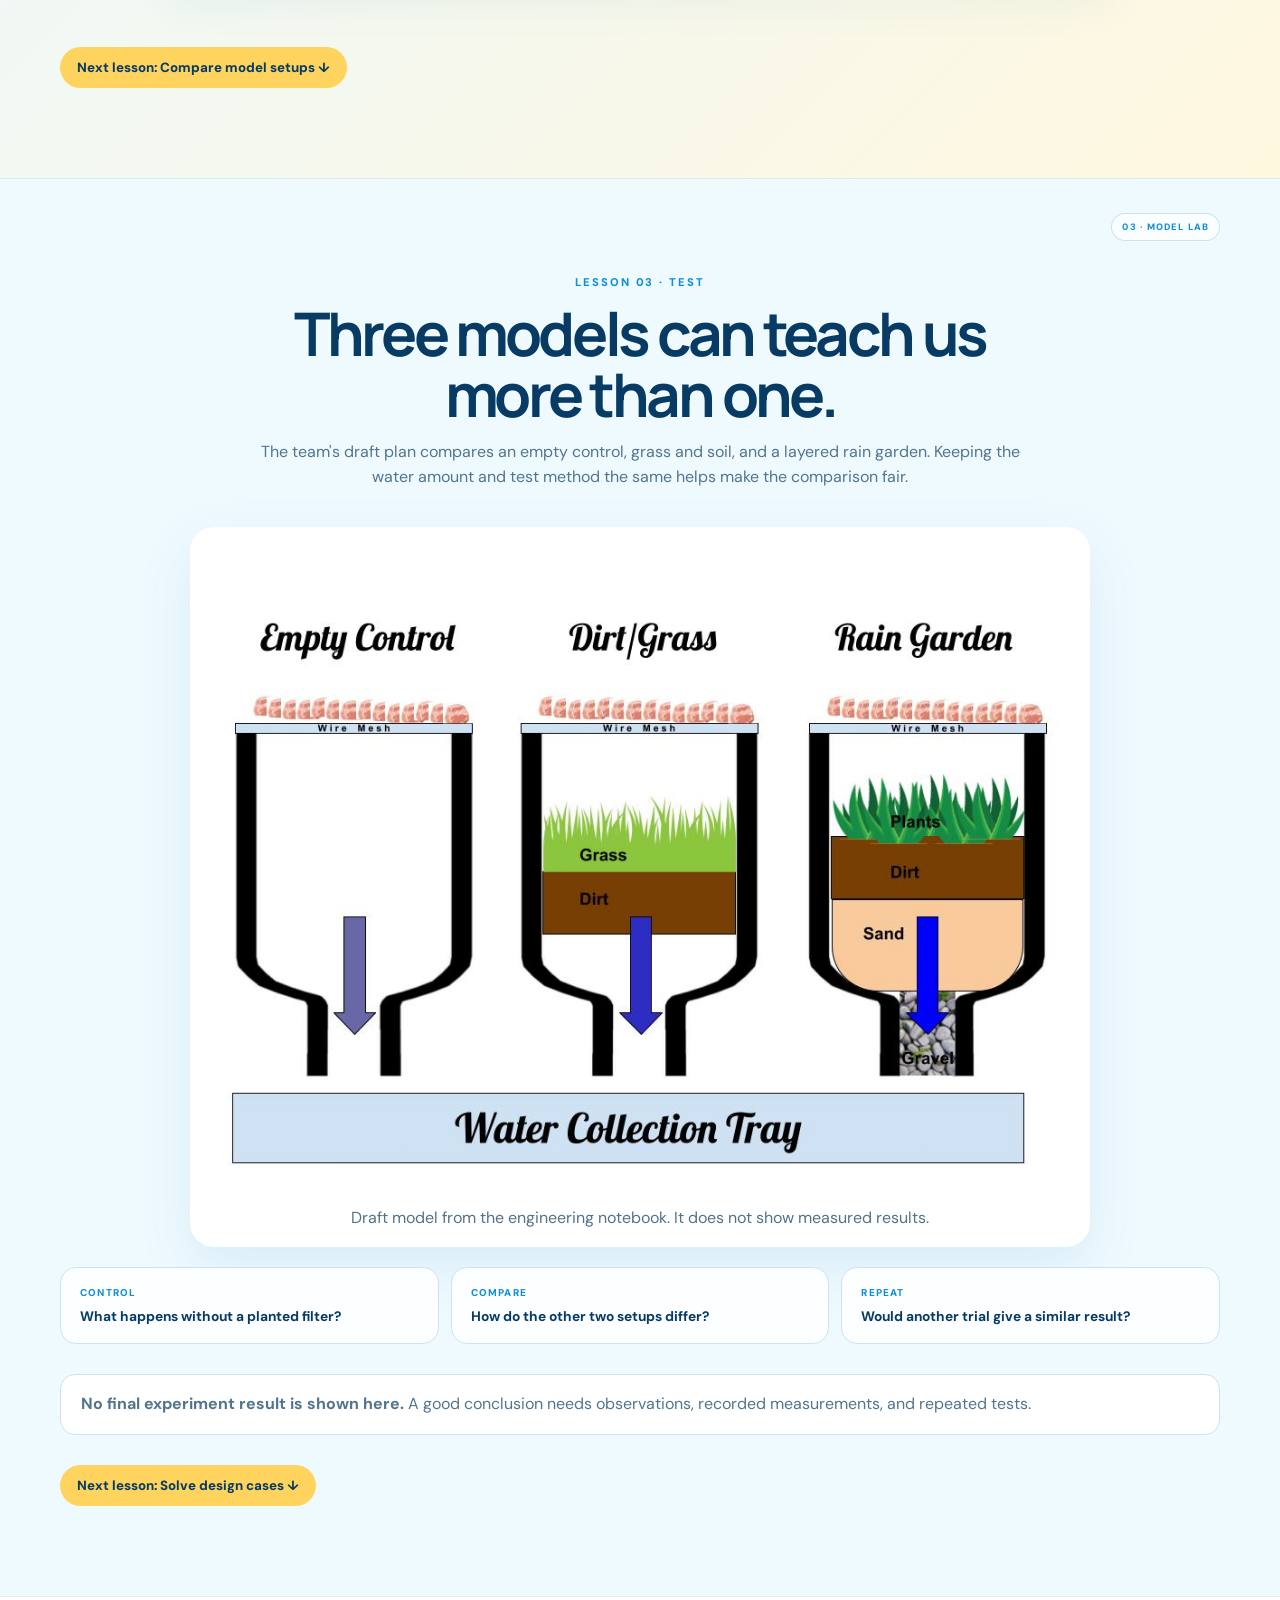
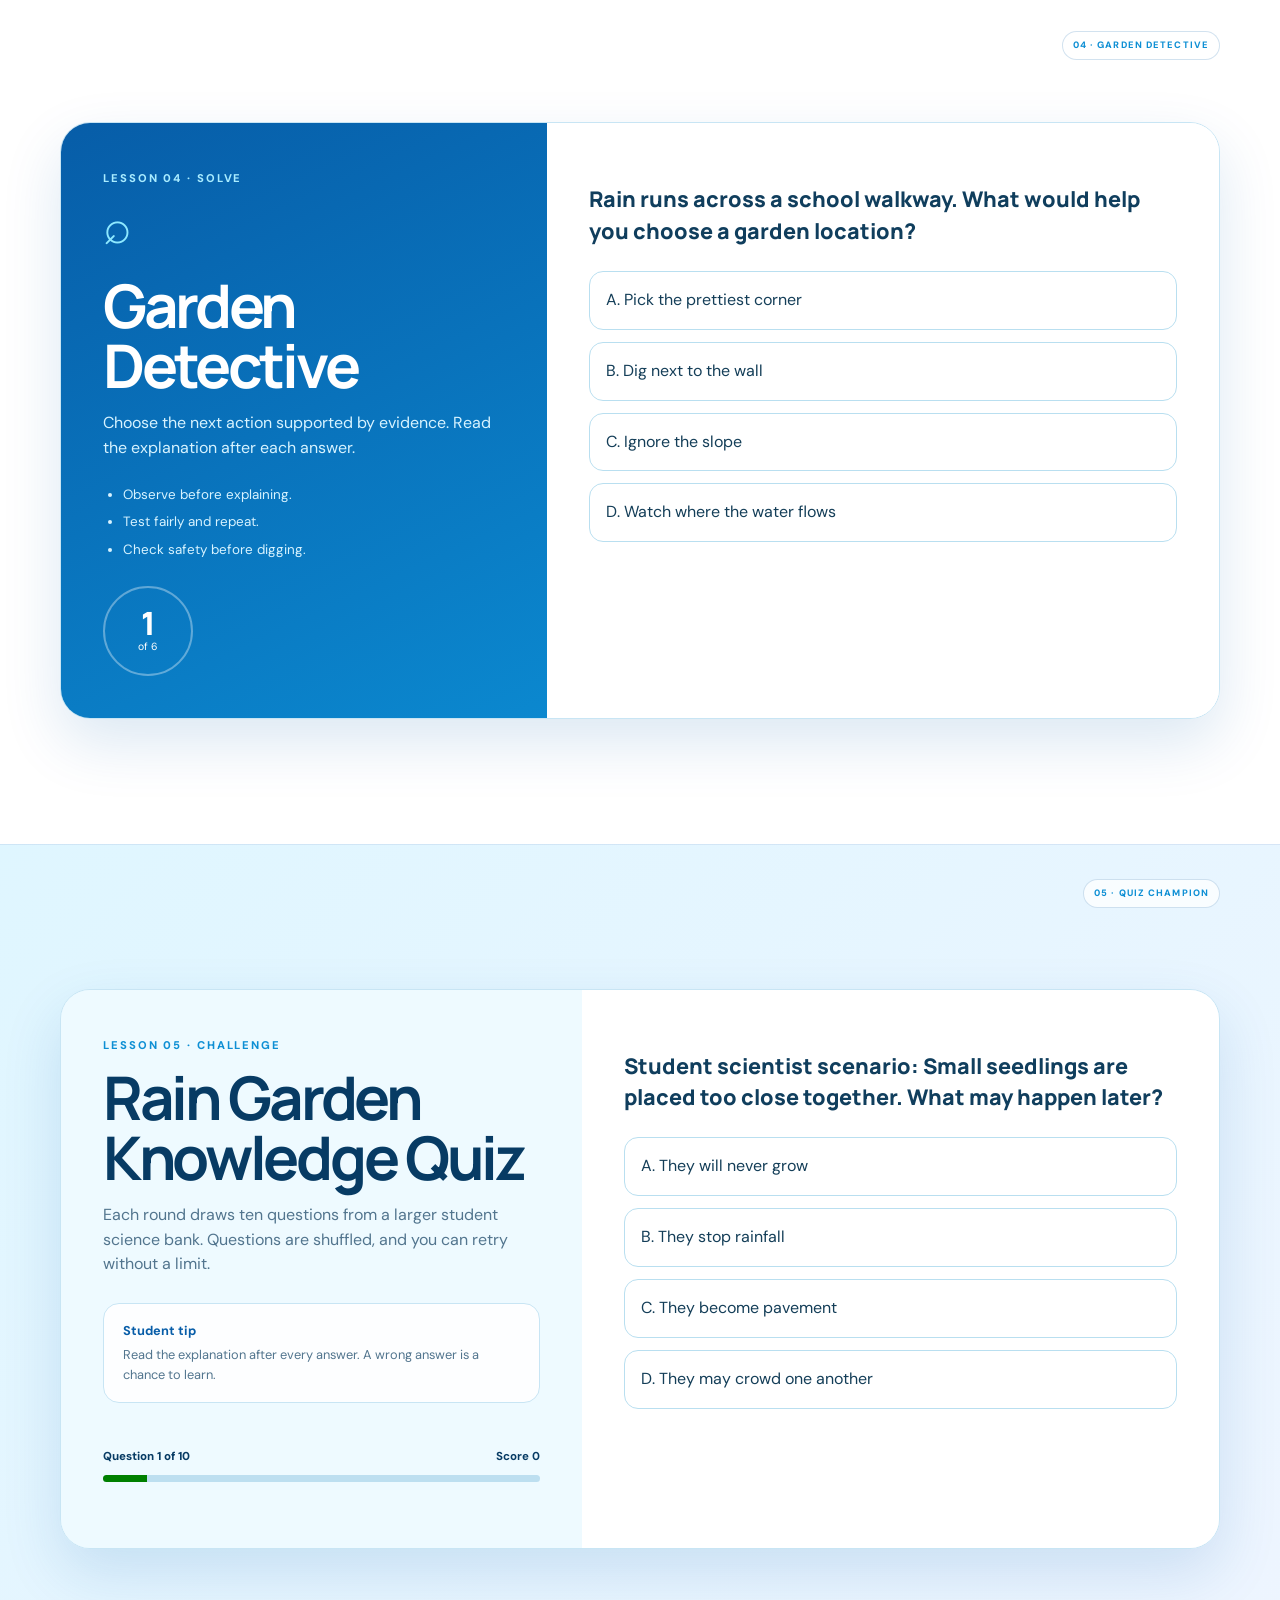
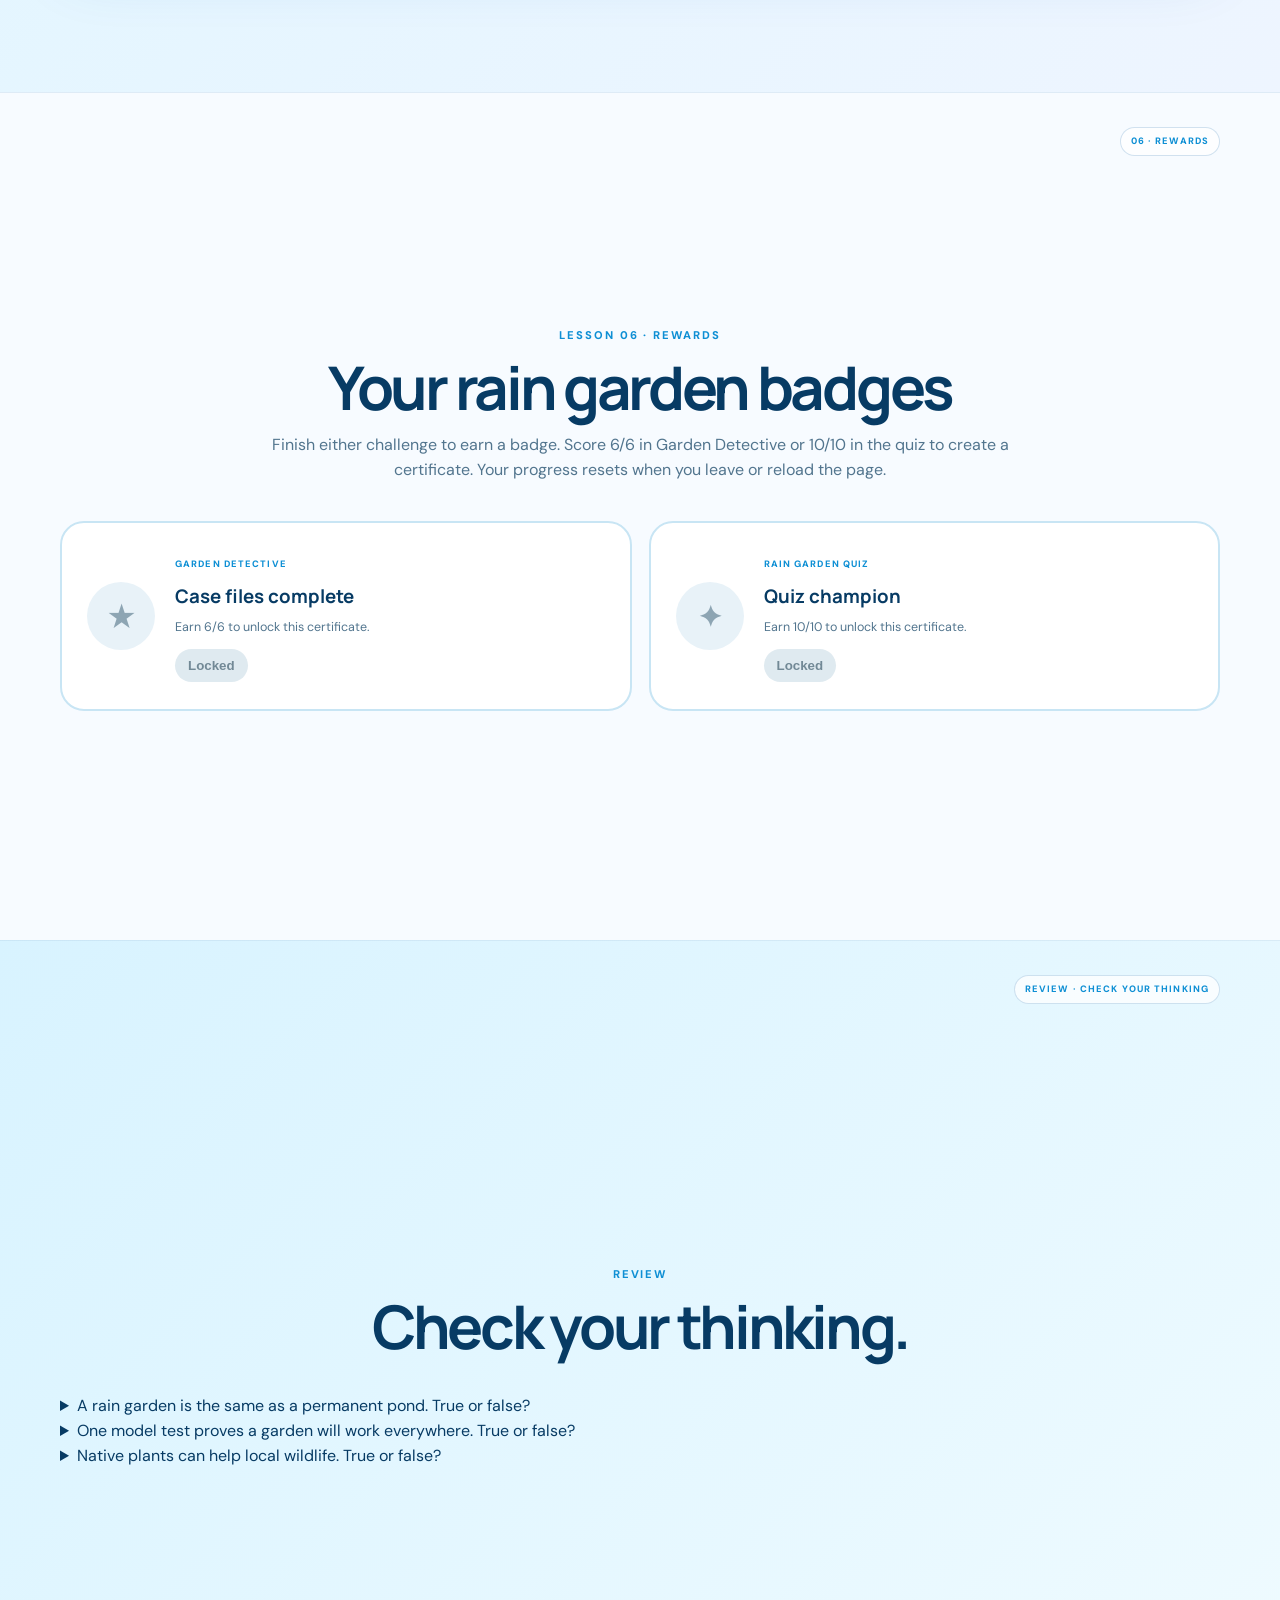
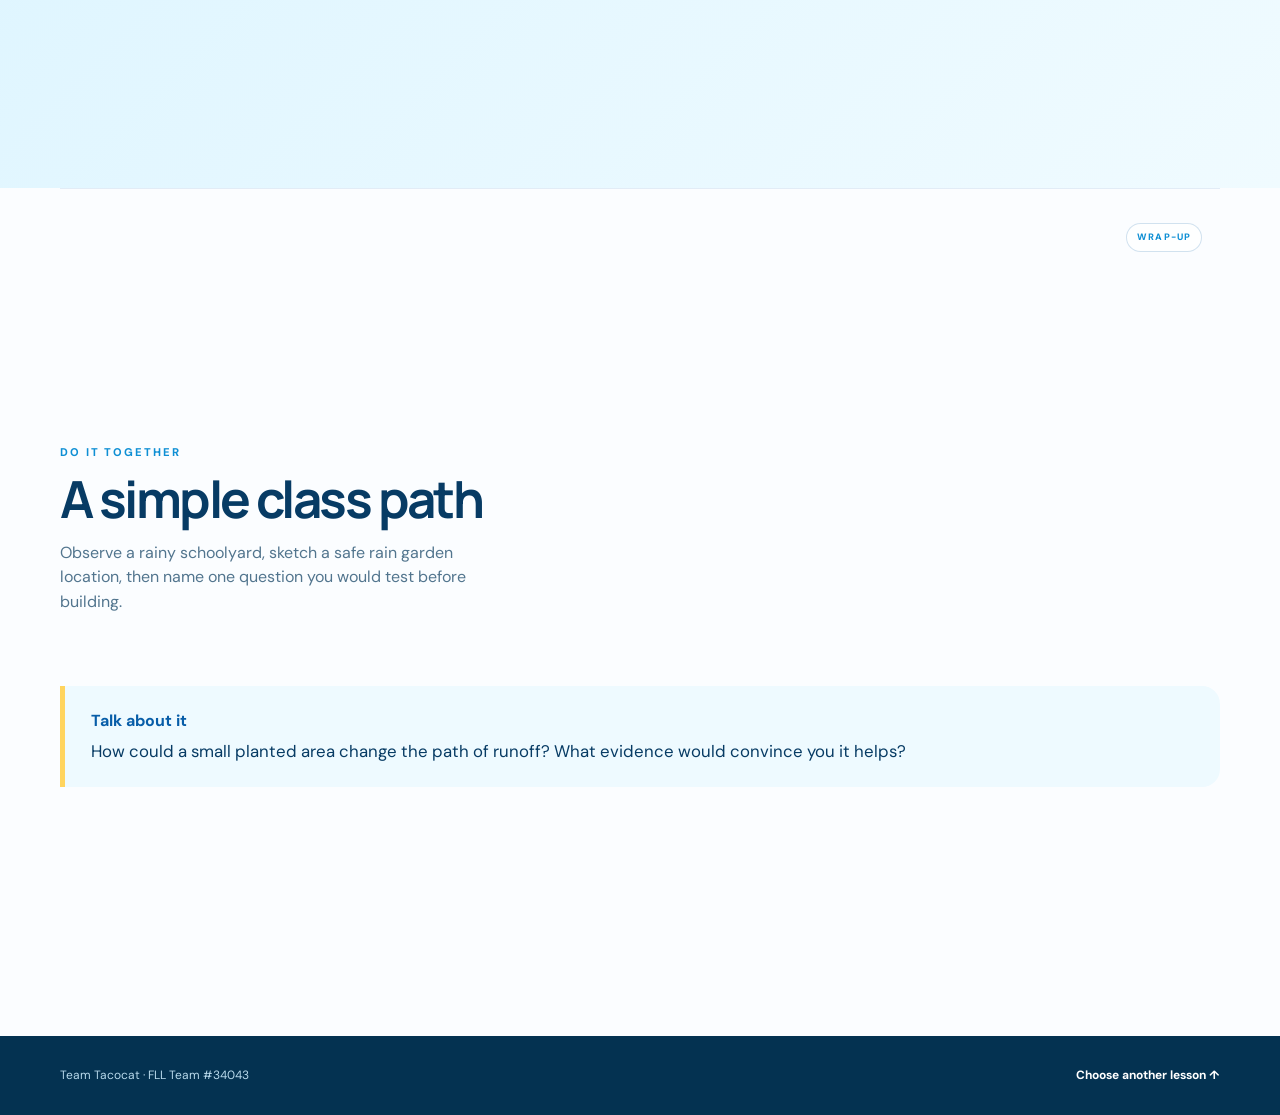
==== commit 813629b3: "Add clear exit from Classroom to homepage" ====
--- a/classroom.html
+++ b/classroom.html
@@ -1,6 +1,6 @@
-<!doctype html><html lang="en"><head><meta charset="utf-8"><meta name="viewport" content="width=device-width,initial-scale=1"><meta name="theme-color" content="#075da8"><meta name="description" content="Student presentation and activities about Team Tacocat's rain garden project, stormwater runoff, and biodiversity."><title>Rain Garden Classroom | Team Tacocat</title><link rel="preconnect" href="https://fonts.googleapis.com"><link rel="preconnect" href="https://fonts.gstatic.com" crossorigin><link href="https://fonts.googleapis.com/css2?family=DM+Sans:wght@400;500;600;700&family=Manrope:wght@600;700;800&display=swap" rel="stylesheet"><link rel="icon" href="assets/pwa-icon-192.png"><link rel="manifest" href="manifest.webmanifest"><link rel="stylesheet" href="classroom.css?v=6"><link rel="stylesheet" href="rain-classroom.css?v=1"></head><body>
-<a class="skip" href="#missions">Skip to lessons</a><header class="classroom-header"><nav class="nav wrap" aria-label="Classroom navigation"><div class="brand"><span class="brand-mark"><img src="assets/tacocat-right.png" alt=""></span><span><small>TEAM TACOCAT</small>Rain Garden Classroom</span></div><a class="back-link" href="#missions">Lesson menu ↓</a></nav><div class="hero wrap"><div class="hero-copy"><span class="eyebrow">BIOGLOW · STUDENT SCIENCE LAB</span><h1>Follow the rain.<br><em>Design a solution.</em></h1><p>Explore runoff, discover how a rain garden works, and think like a young engineer. Every lesson stays on this page.</p><a class="start-button" href="#missions">Choose a lesson ↓</a></div><div class="hero-mascot"><div class="speech">Ready to investigate?</div><img src="assets/tacocat-right.png" alt="Team Tacocat's mascot"><div class="mission-stamp">6 LESSONS</div></div></div></header>
-<nav class="presentation-nav" aria-label="Classroom lessons"><a href="#missions">Start</a><a href="#mission-runoff">Runoff</a><a href="#mission-garden">Garden</a><a href="#mission-model">Model</a><a href="#mission-detective">Cases</a><a href="#mission-quiz">Quiz</a><a href="#mission-badges">Rewards</a></nav>
+<!doctype html><html lang="en"><head><meta charset="utf-8"><meta name="viewport" content="width=device-width,initial-scale=1"><meta name="theme-color" content="#075da8"><meta name="description" content="Student presentation and activities about Team Tacocat's rain garden project, stormwater runoff, and biodiversity."><title>Rain Garden Classroom | Team Tacocat</title><link rel="preconnect" href="https://fonts.googleapis.com"><link rel="preconnect" href="https://fonts.gstatic.com" crossorigin><link href="https://fonts.googleapis.com/css2?family=DM+Sans:wght@400;500;600;700&family=Manrope:wght@600;700;800&display=swap" rel="stylesheet"><link rel="icon" href="assets/pwa-icon-192.png"><link rel="manifest" href="manifest.webmanifest"><link rel="stylesheet" href="classroom.css?v=6"><link rel="stylesheet" href="rain-classroom.css?v=2"></head><body>
+<a class="skip" href="#missions">Skip to lessons</a><header class="classroom-header"><nav class="nav wrap" aria-label="Classroom navigation"><div class="brand"><span class="brand-mark"><img src="assets/tacocat-right.png" alt=""></span><span><small>TEAM TACOCAT</small>Rain Garden Classroom</span></div><a class="back-link" href="index.html">← Main website</a></nav><div class="hero wrap"><div class="hero-copy"><span class="eyebrow">BIOGLOW · STUDENT SCIENCE LAB</span><h1>Follow the rain.<br><em>Design a solution.</em></h1><p>Explore runoff, discover how a rain garden works, and think like a young engineer. Every lesson stays on this page.</p><a class="start-button" href="#missions">Choose a lesson ↓</a></div><div class="hero-mascot"><div class="speech">Ready to investigate?</div><img src="assets/tacocat-right.png" alt="Team Tacocat's mascot"><div class="mission-stamp">6 LESSONS</div></div></div></header>
+<nav class="presentation-nav" aria-label="Classroom lessons"><a class="site-exit" href="index.html">← Website</a><a href="#missions">Start</a><a href="#mission-runoff">Runoff</a><a href="#mission-garden">Garden</a><a href="#mission-model">Model</a><a href="#mission-detective">Cases</a><a href="#mission-quiz">Quiz</a><a href="#mission-badges">Rewards</a></nav>
 <main><section class="missions wrap presentation-panel" id="missions" data-slide="START · CHOOSE A LESSON"><div class="section-heading"><div><span>PICK YOUR PATH</span><h2>What do you want to discover?</h2></div><p>Choose a lesson or follow all six in order. You can return to this menu without leaving the Classroom.</p></div><div class="mission-grid"><button class="mission blue" type="button" data-mission="mission-runoff"><b>01</b><span class="mission-icon">↘</span><span class="mission-title">Runoff Tracker</span><span class="mission-description">See why pavement changes the path of rainwater.</span><strong>Explore · 5 min →</strong></button><button class="mission yellow" type="button" data-mission="mission-garden"><b>02</b><span class="mission-icon">✿</span><span class="mission-title">Garden Designer</span><span class="mission-description">Learn how a shallow planted basin can manage runoff.</span><strong>Design · 6 min →</strong></button><button class="mission green" type="button" data-mission="mission-model"><b>03</b><span class="mission-icon">▤</span><span class="mission-title">Model Lab</span><span class="mission-description">Compare the three setups proposed in the notebook.</span><strong>Compare · 7 min →</strong></button><button class="mission coral" type="button" data-mission="mission-detective"><b>04</b><span class="mission-icon">⌕</span><span class="mission-title">Garden Detective</span><span class="mission-description">Solve six cases using evidence and safety checks.</span><strong>Solve · 10 min →</strong></button><button class="mission purple" type="button" data-mission="mission-quiz"><b>05</b><span class="mission-icon">?</span><span class="mission-title">Quiz Champion</span><span class="mission-description">Try ten random questions and learn from each answer.</span><strong>Challenge · 7 min →</strong></button><button class="mission sky" type="button" data-mission="mission-badges"><b>06</b><span class="mission-icon">★</span><span class="mission-title">Rewards</span><span class="mission-description">Review your progress and make a certificate after a perfect score.</span><strong>View rewards →</strong></button></div></section>
 <section class="lesson wetland-lesson presentation-panel" id="mission-runoff" data-slide="01 · RUNOFF TRACKER"><div class="wrap"><div class="lesson-head"><span>LESSON 01 · OBSERVE</span><h2>Where does rain go after it lands?</h2><p>On soil, some rain can soak in. On pavement or a roof, much more water moves across the surface. That moving water is called <strong>runoff</strong>. It can pick up soil, litter, fertilizer, or salt on its way downhill.</p></div><div class="student-brief"><div><small>NOTICE</small><strong>Where does the water start?</strong></div><div><small>TRACE</small><strong>Which way does it move?</strong></div><div><small>QUESTION</small><strong>What might it carry?</strong></div></div><div class="runoff-path" role="img" aria-label="Rain to hard surface to runoff to drain or waterway"><span>Rain</span><i>→</i><span>Hard surface</span><i>→</i><span>Runoff</span><i>→</i><span>Waterway</span></div><p class="clue-note"><strong>Think about it:</strong> How would the route change if some water could soak into a planted area first?</p><button class="next-mission" type="button" data-mission="mission-garden">Next lesson: Design a rain garden ↓</button></div></section>
 <section class="lesson runoff-lesson presentation-panel" id="mission-garden" data-slide="02 · GARDEN DESIGNER"><div class="wrap"><div class="lesson-head"><span>LESSON 02 · DESIGN</span><h2>Build a place for rain to pause.</h2><p>A rain garden is a shallow planted area designed to receive some runoff. Water spreads out, slows down, and soaks into suitable soil. Native plants can add habitat for local insects and other wildlife.</p></div><div class="student-brief"><div><small>SHAPE</small><strong>A shallow basin, not a pond.</strong></div><div><small>SOIL</small><strong>Drainage must suit the site.</strong></div><div><small>PLANTS</small><strong>Choose species suited to wet and dry periods.</strong></div></div><div class="lesson-question"><h3>Design challenge</h3><p>Why might a garden beside a downspout work better than one where no runoff reaches it? What else should you check before digging?</p><details><summary>Reveal a strong answer</summary><p>The garden needs an appropriate runoff source, but its location also needs safe distance from buildings and buried utilities, suitable drainage, and enough room for people to pass.</p></details></div><button class="next-mission" type="button" data-mission="mission-model">Next lesson: Compare model setups ↓</button></div></section>
--- a/rain-classroom.css
+++ b/rain-classroom.css
@@ -1,5 +1,7 @@
 .classroom-header .brand-mark{display:grid;place-items:center;overflow:hidden}
 .classroom-header .brand-mark img{width:100%;height:100%;object-fit:contain}
+.presentation-nav .site-exit{margin-right:10px;border:1px solid #9dcde7;background:#e5f5ff;color:#075da8}
+.presentation-nav .site-exit:hover,.presentation-nav .site-exit:focus-visible{background:#075da8;color:#fff}
 .model-in-class{max-width:900px;margin:2rem auto;padding:16px;border-radius:24px;background:white;box-shadow:0 20px 55px #075da818}
 .model-in-class img{display:block;width:100%;height:auto;border-radius:12px}
 .model-in-class figcaption{text-align:center;color:#557287;padding:12px 0 0}
